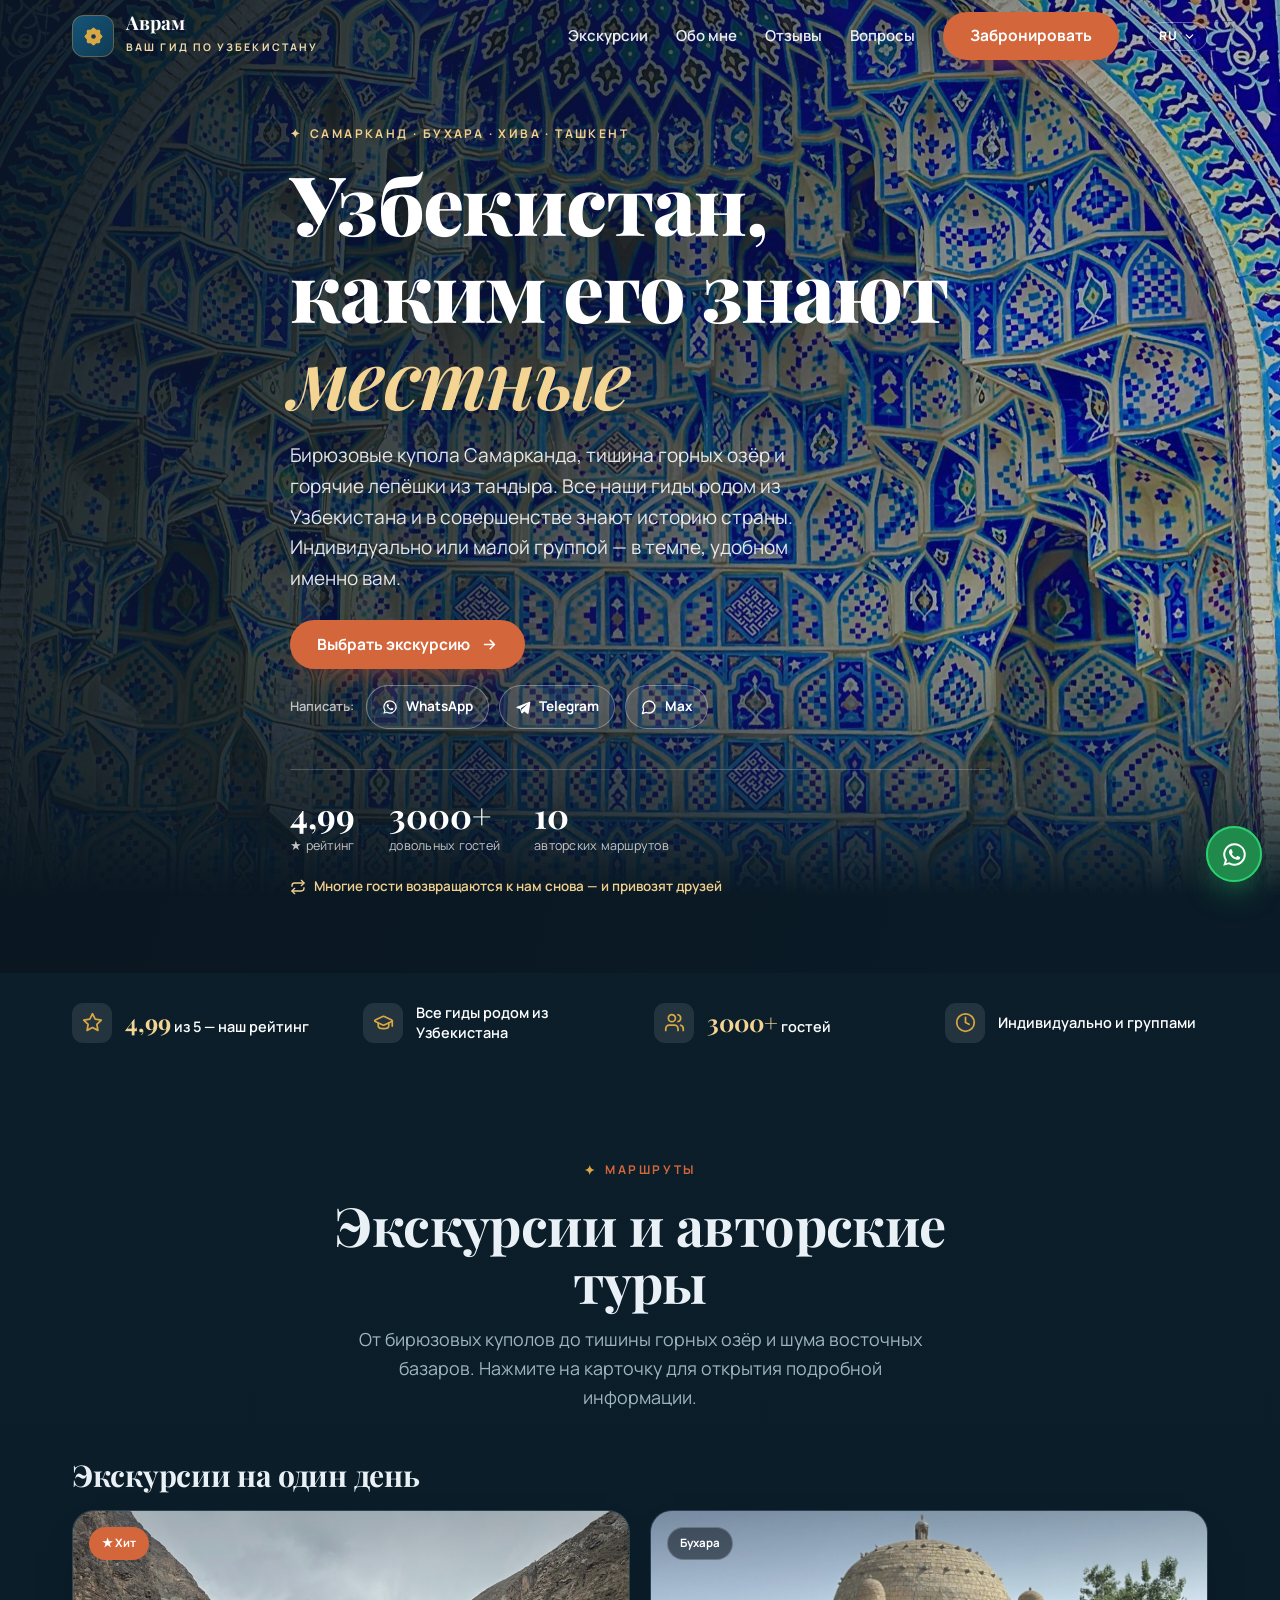
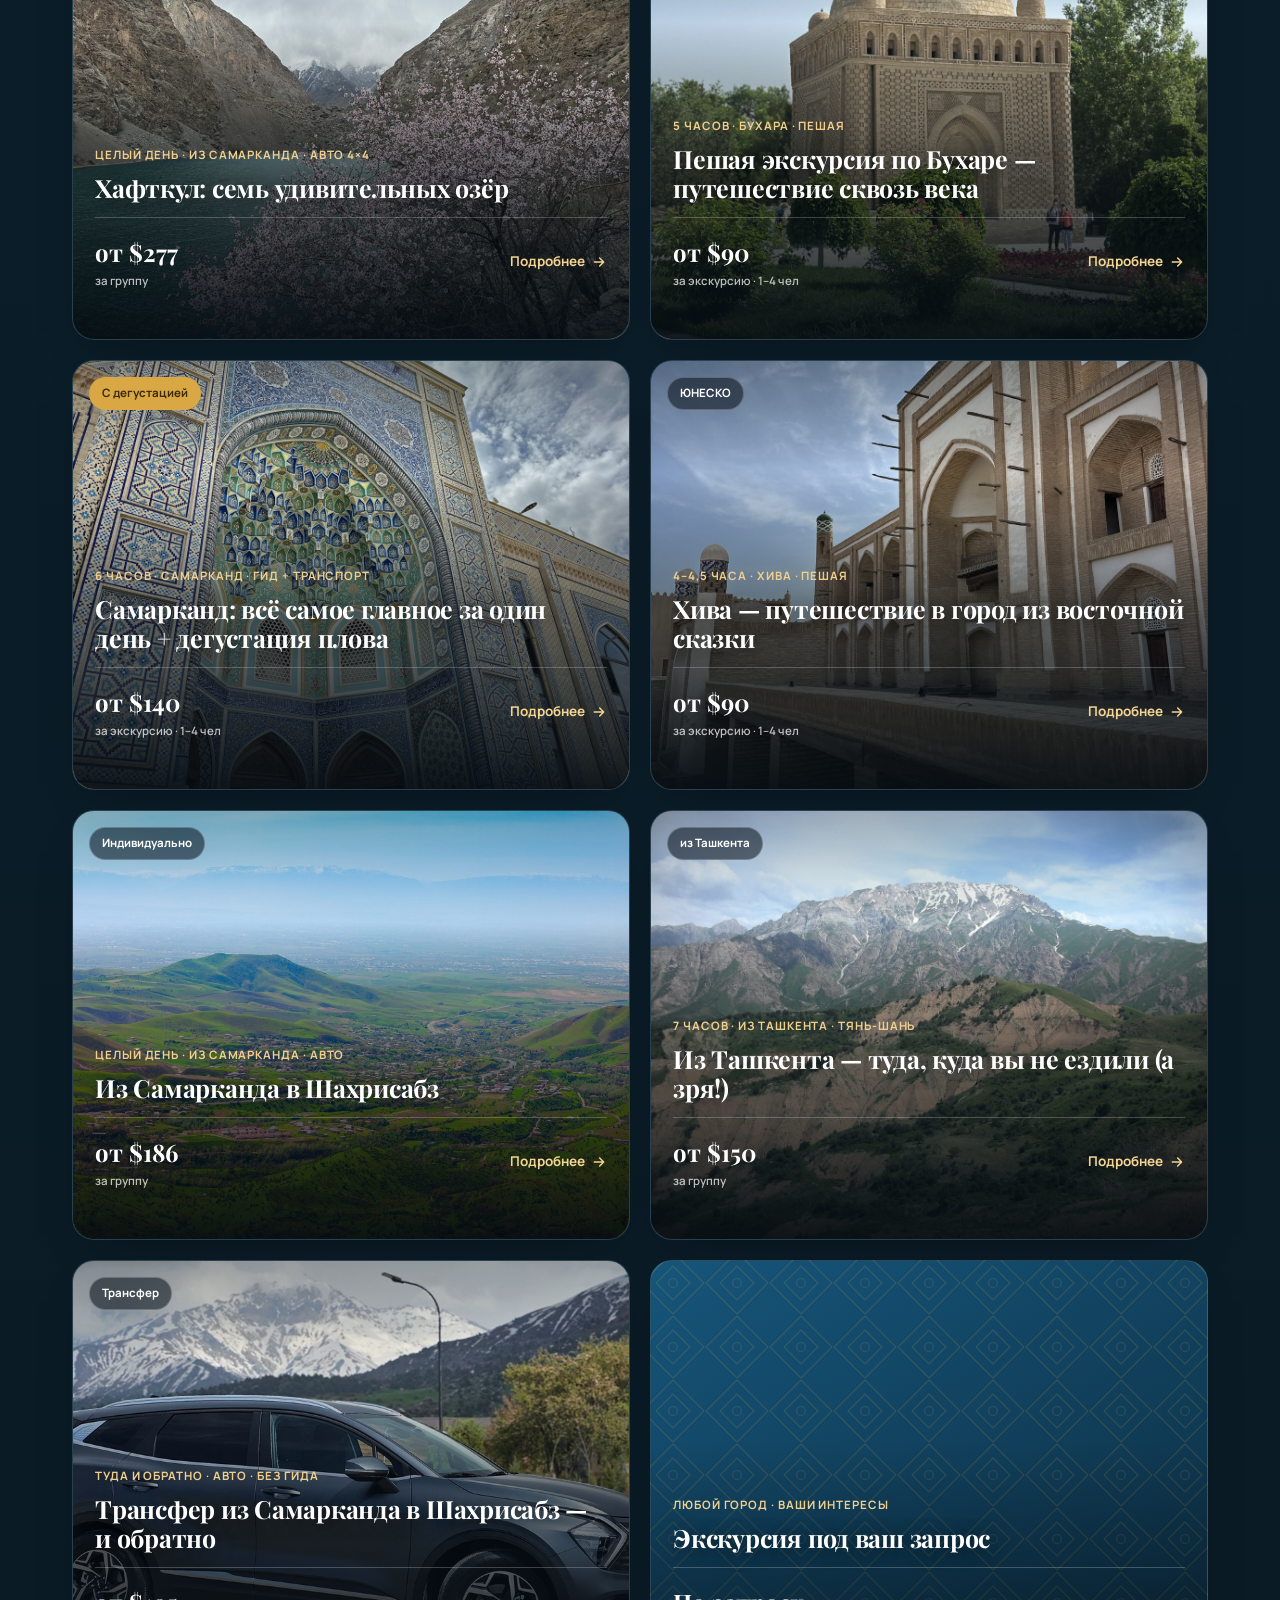
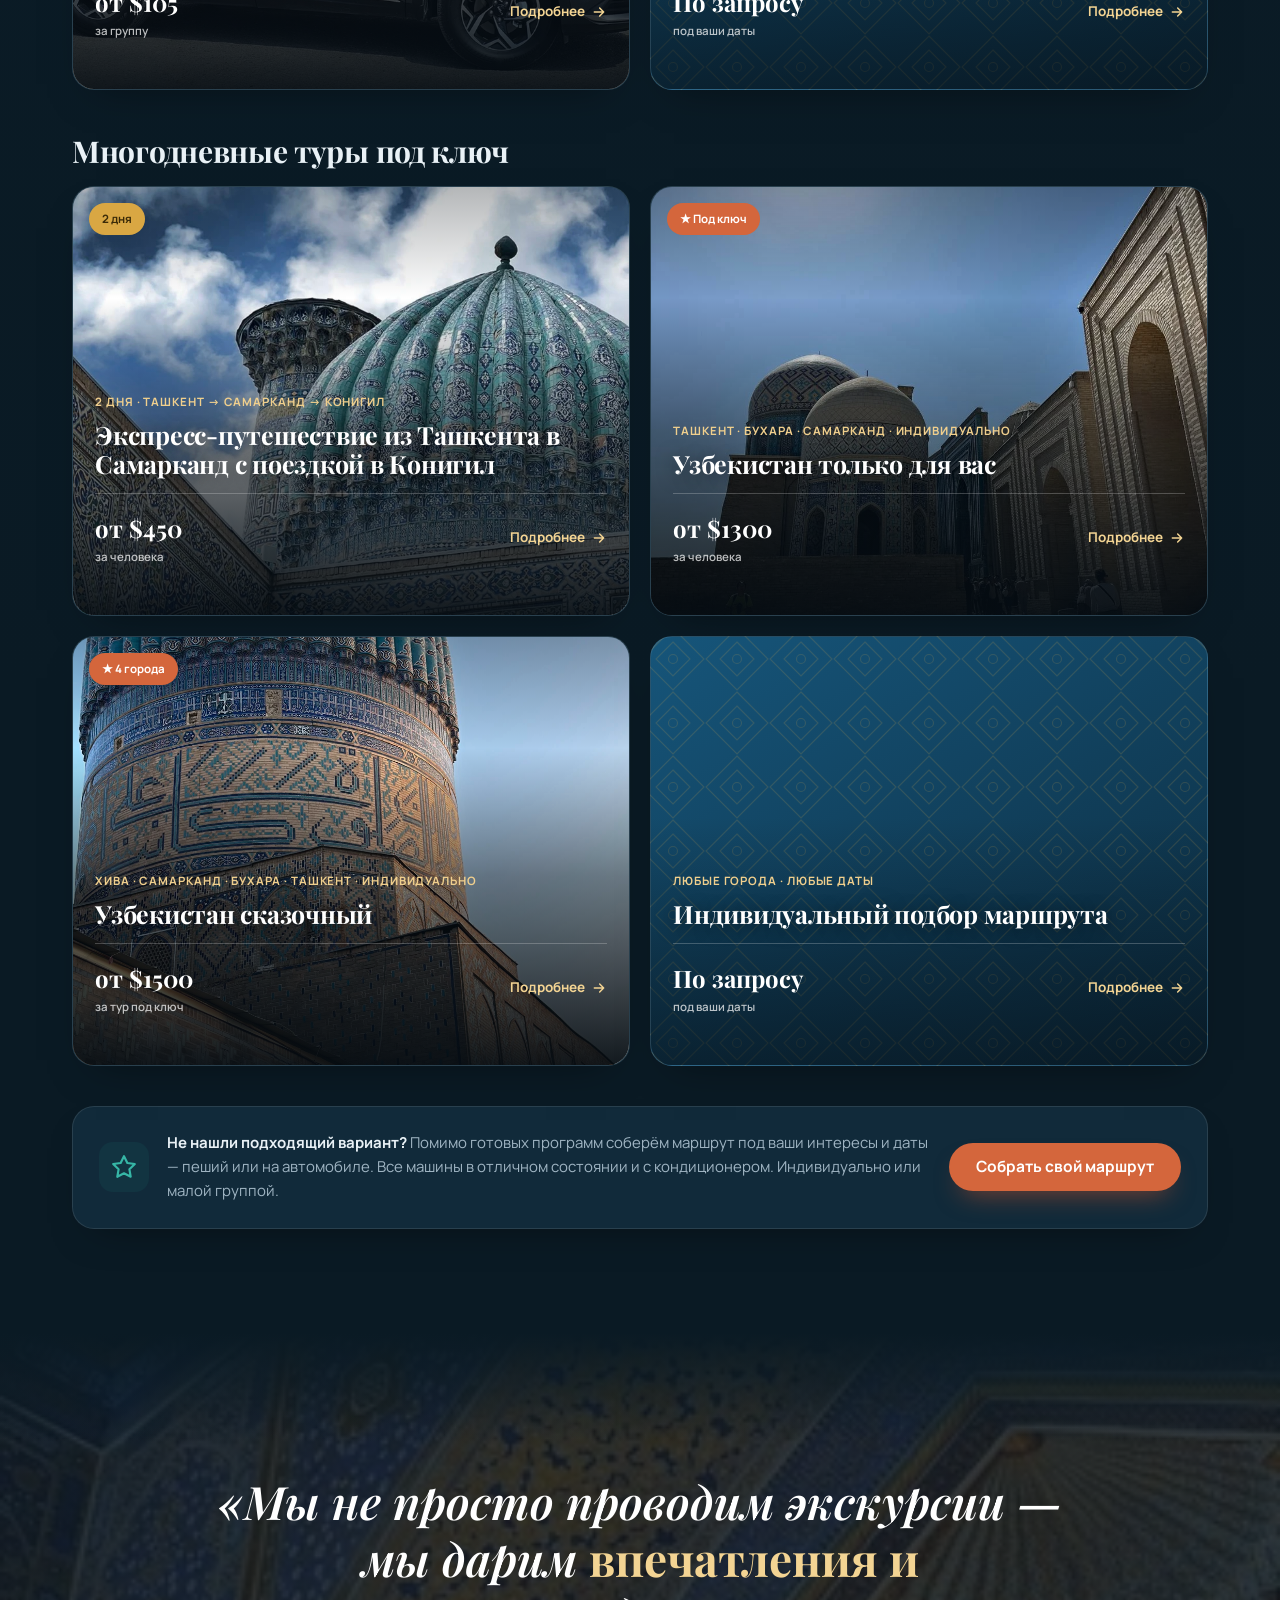
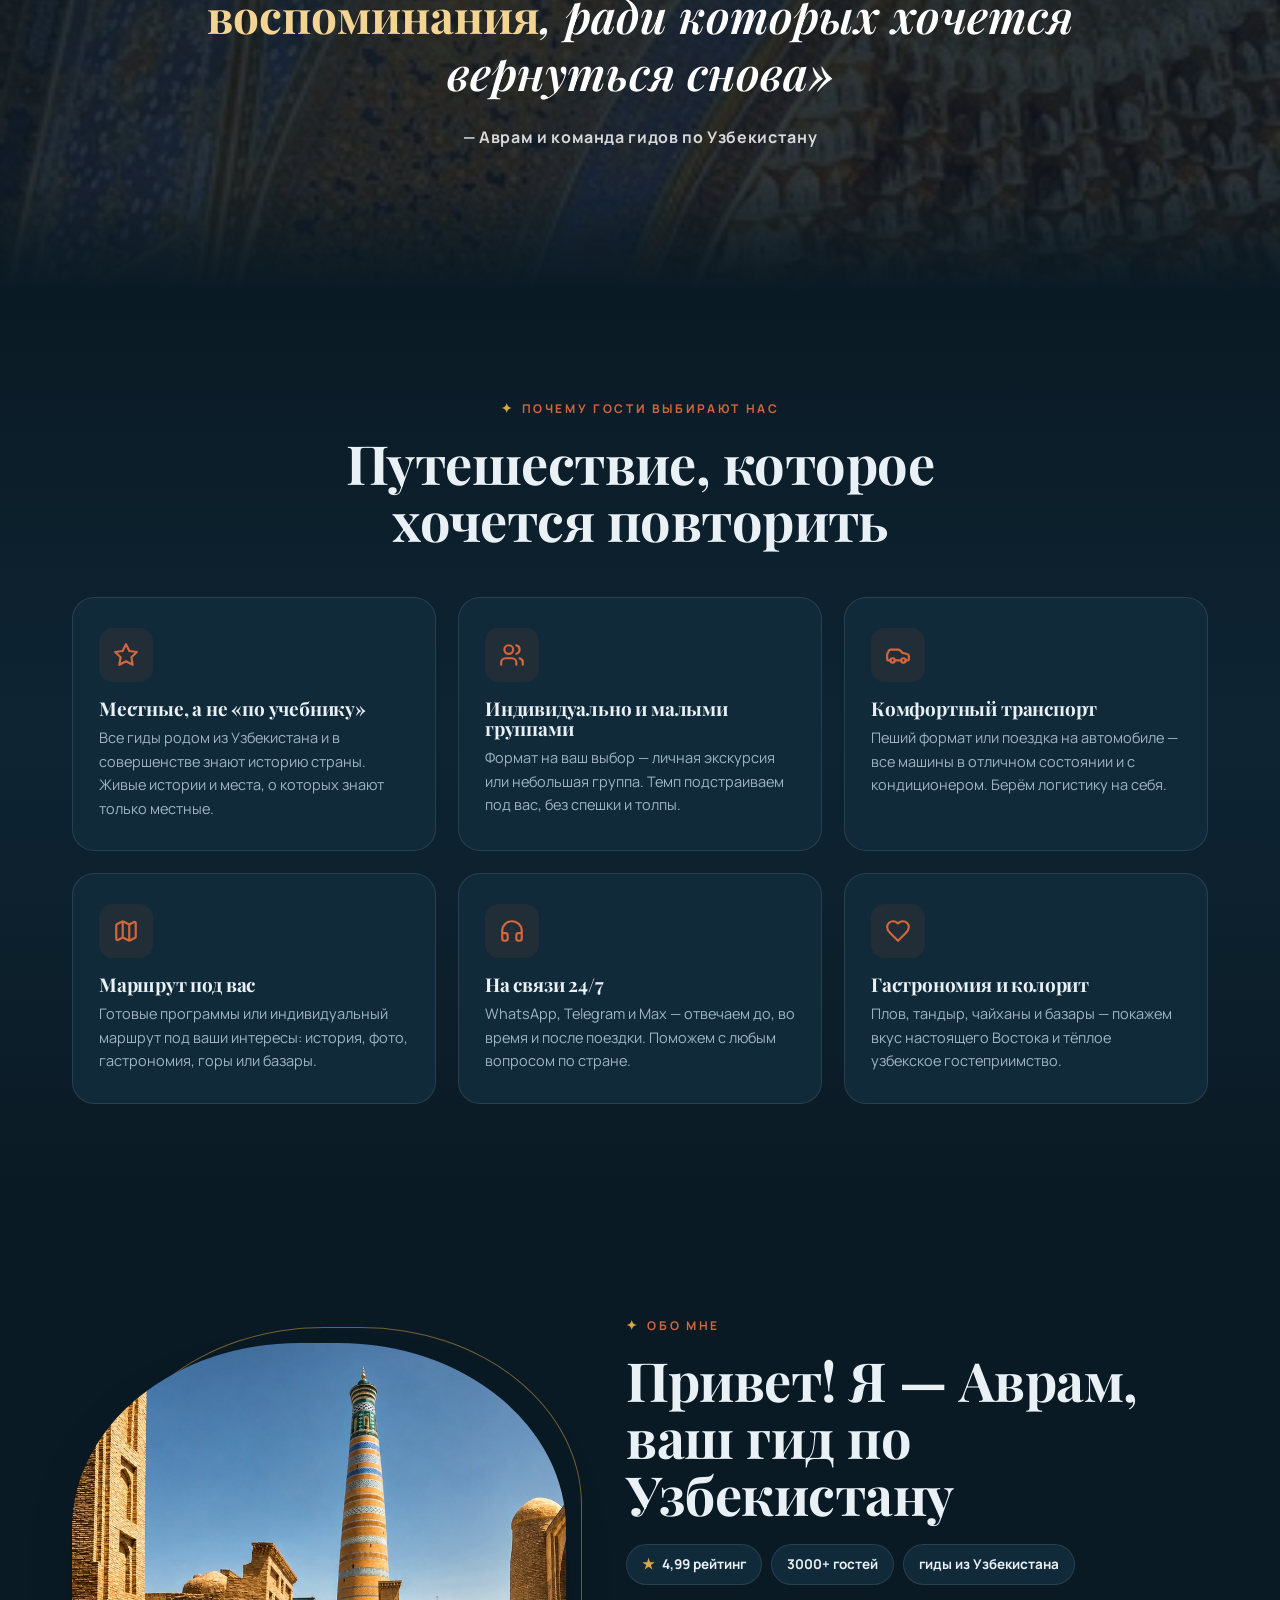
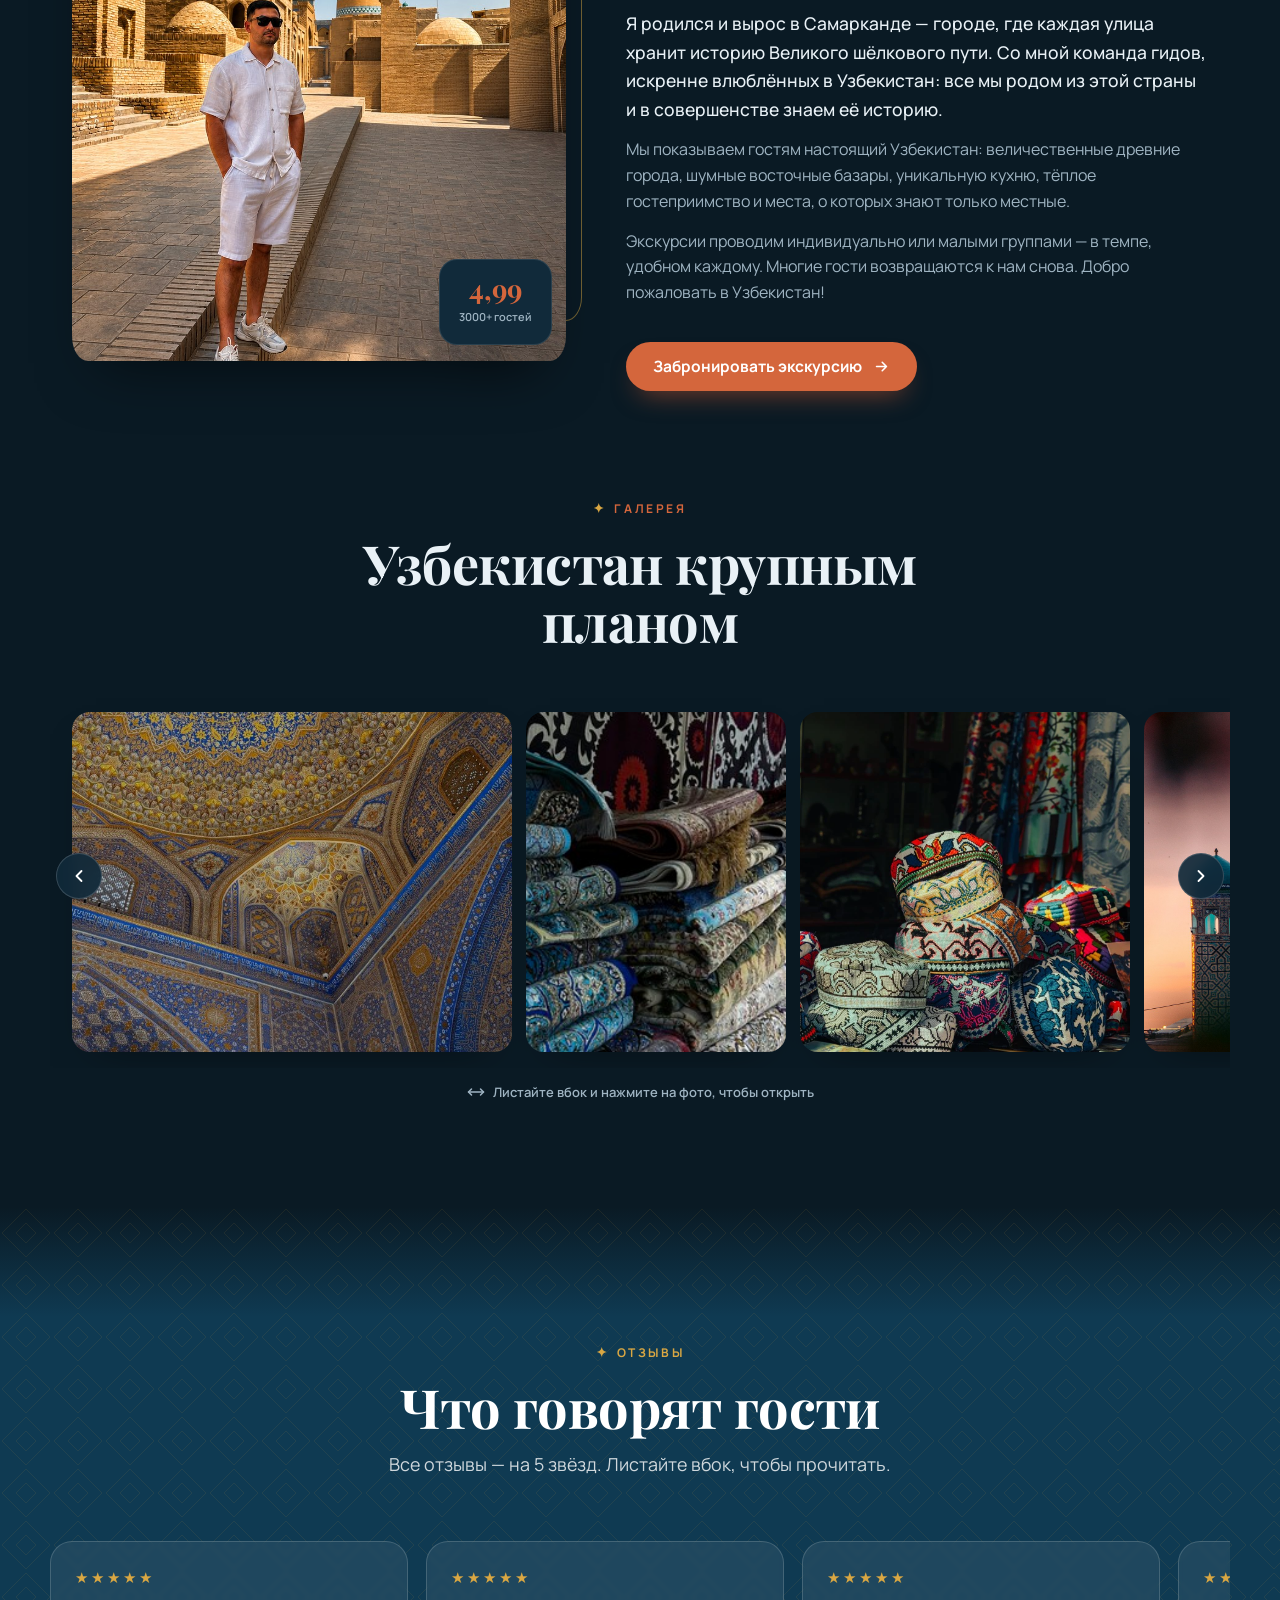
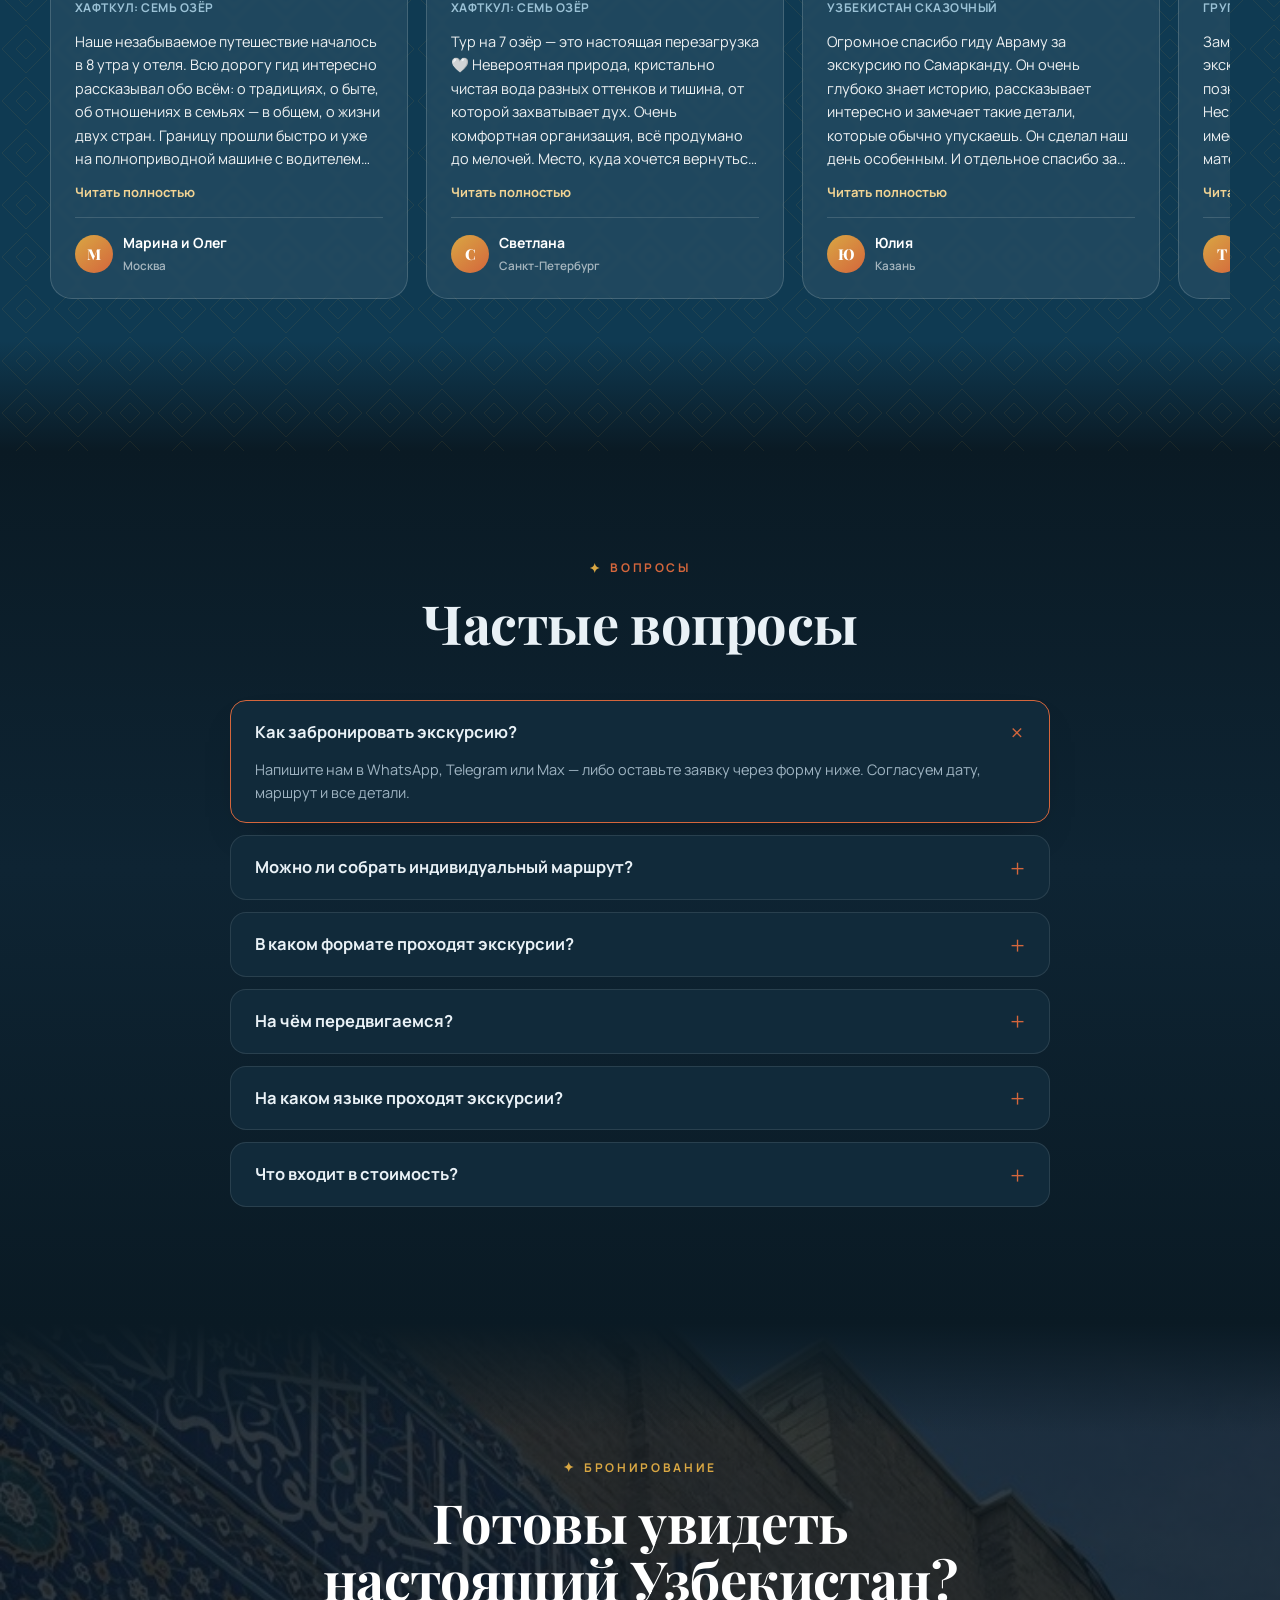
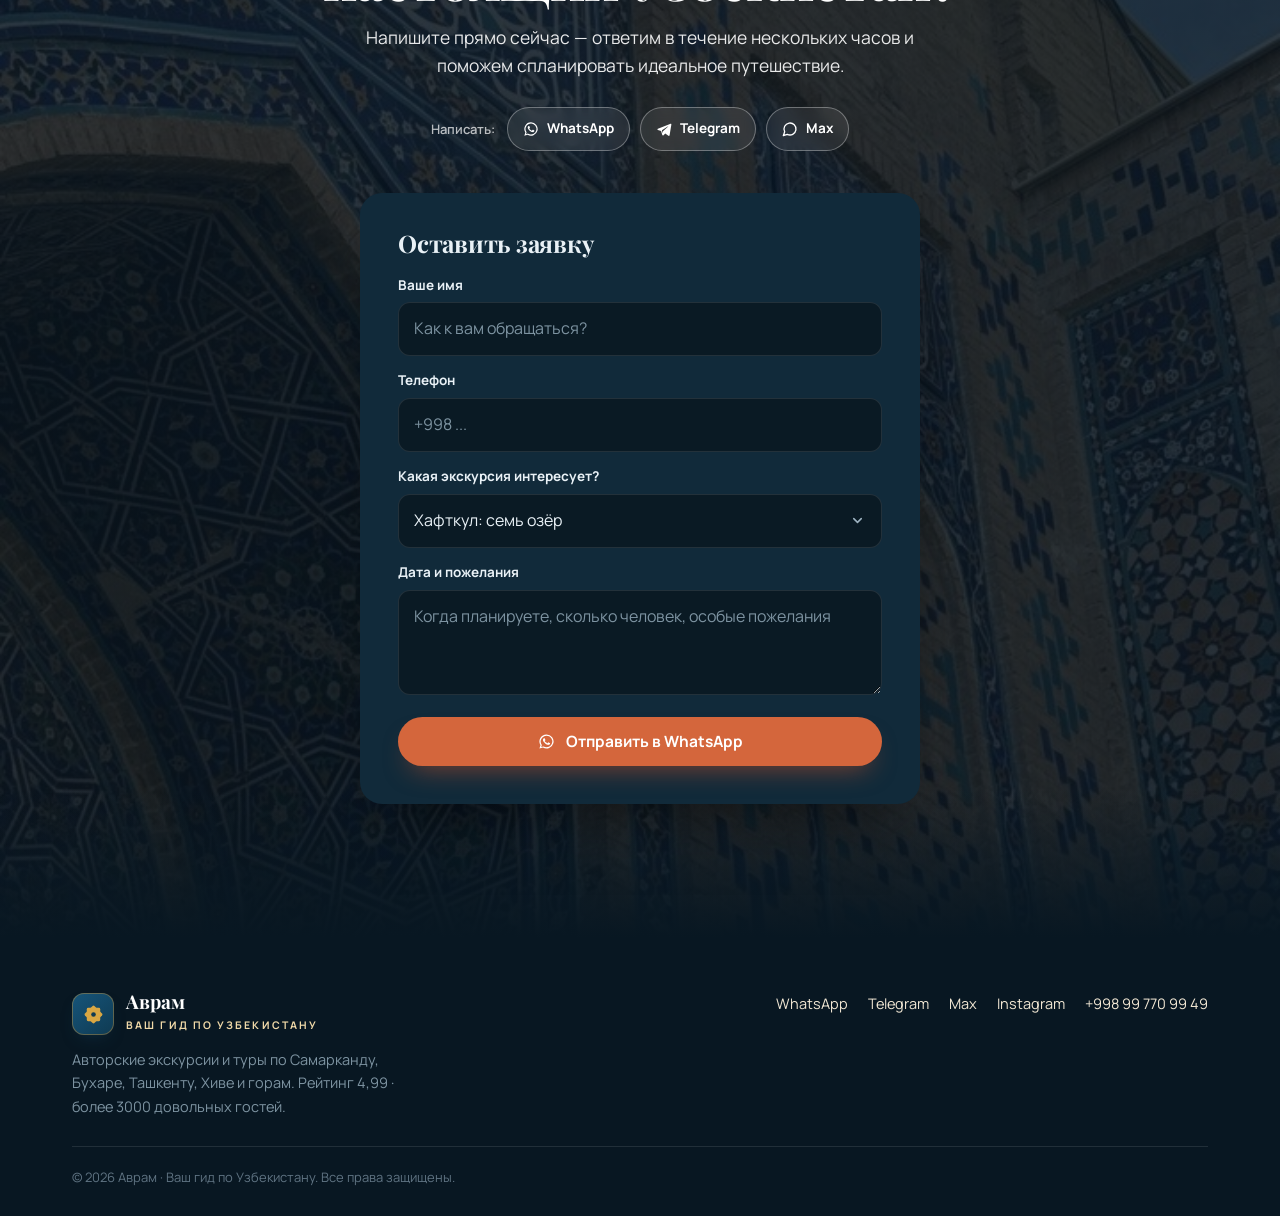
==== index.html @ e452e4f7 "fix" ====
<!DOCTYPE html>
<html lang="ru">
<head>
<meta charset="UTF-8">
<meta name="viewport" content="width=device-width, initial-scale=1.0, viewport-fit=cover">
<title>Экскурсии и туры по Узбекистану · Самарканд, Бухара, Хива</title>
<meta name="description" content="Авторские экскурсии и туры по Узбекистану с местными гидами. Самарканд, Бухара, Хива, Ташкент, Шахрисабз и горные озёра. Рейтинг 4,99 — более 3000 довольных гостей.">
<meta name="keywords" content="экскурсии Узбекистан, туры по Узбекистану, гид Самарканд, экскурсия Бухара, тур Хива, Шахрисабз, семь озёр, частный гид Узбекистан, tours Uzbekistan, Samarkand guide, Bukhara tour">
<meta name="author" content="Аврам — гид по Узбекистану">
<meta name="robots" content="index, follow, max-image-preview:large, max-snippet:-1">
<meta name="theme-color" content="#0a1a24">
<link rel="canonical" href="https://guide-avram.online/">

<meta property="og:type" content="website">
<meta property="og:site_name" content="Аврам · гид по Узбекистану">
<meta property="og:url" content="https://guide-avram.online/">
<meta property="og:title" content="Узбекистан с местными гидами · авторские экскурсии и туры">
<meta property="og:description" content="Самарканд, Бухара, Хива и горные озёра без толпы и спешки. Индивидуально или малой группой.">
<meta property="og:image" content="https://guide-avram.online/img/hero-tile.jpg">
<meta property="og:image:width" content="1201">
<meta property="og:image:height" content="676">
<meta property="og:image:alt" content="Бирюзовые купола Самарканда">
<meta property="og:locale" content="ru_RU">
<meta property="og:locale:alternate" content="en_US">

<meta name="twitter:card" content="summary_large_image">
<meta name="twitter:title" content="Узбекистан с местными гидами · авторские экскурсии и туры">
<meta name="twitter:description" content="Самарканд, Бухара, Хива и горные озёра без толпы и спешки. Индивидуально или малой группой.">
<meta name="twitter:image" content="https://guide-avram.online/img/hero-tile.jpg">

<!-- Yandex.Metrika counter -->
<script type="text/javascript">
    (function(m,e,t,r,i,k,a){
        m[i]=m[i]||function(){(m[i].a=m[i].a||[]).push(arguments)};
        m[i].l=1*new Date();
        for (var j = 0; j < document.scripts.length; j++) {if (document.scripts[j].src === r) { return; }}
        k=e.createElement(t),a=e.getElementsByTagName(t)[0],k.async=1,k.src=r,a.parentNode.insertBefore(k,a)
    })(window, document,'script','https://mc.yandex.ru/metrika/tag.js?id=109656305', 'ym');

    ym(109656305, 'init', {ssr:true, webvisor:true, clickmap:true, ecommerce:"dataLayer", referrer: document.referrer, url: location.href, accurateTrackBounce:true, trackLinks:true});
</script>
<noscript><div><img src="https://mc.yandex.ru/watch/109656305" style="position:absolute; left:-9999px;" alt="" /></div></noscript>
<!-- /Yandex.Metrika counter -->

<link rel="icon" type="image/svg+xml" href="data:image/svg+xml,%3Csvg xmlns='http://www.w3.org/2000/svg' viewBox='0 0 24 24'%3E%3Crect width='24' height='24' rx='5' fill='%230f3a52'/%3E%3Cg fill='%23d9a743'%3E%3Crect x='5' y='5' width='14' height='14' rx='1.4'/%3E%3Crect x='5' y='5' width='14' height='14' rx='1.4' transform='rotate(45 12 12)'/%3E%3C/g%3E%3Ccircle cx='12' cy='12' r='2.4' fill='%230f3a52'/%3E%3C/svg%3E">

<link rel="preconnect" href="https://fonts.googleapis.com">
<link rel="preconnect" href="https://fonts.gstatic.com" crossorigin>
<link href="https://fonts.googleapis.com/css2?family=Playfair+Display:ital,wght@0,500;0,600;0,700;0,800;1,500;1,600&family=Manrope:wght@400;500;600;700;800&display=swap" rel="stylesheet">

<link rel="stylesheet" href="styles.css">

<!-- Микроразметка Schema.org -->
<script type="application/ld+json">
{
  "@context": "https://schema.org",
  "@type": "TravelAgency",
  "@id": "https://guide-avram.online/#business",
  "name": "Аврам — гид по Узбекистану",
  "url": "https://guide-avram.online/",
  "image": "https://guide-avram.online/img/hero-tile.jpg",
  "logo": "https://guide-avram.online/guide.jpg",
  "description": "Авторские экскурсии и туры по Узбекистану с местными гидами: Самарканд, Бухара, Хива, Ташкент, Шахрисабз и горные озёра. Индивидуально или малой группой.",
  "telephone": "+998997709949",
  "priceRange": "$$",
  "areaServed": [
    { "@type": "Country", "name": "Узбекистан" },
    "Самарканд", "Бухара", "Хива", "Ташкент", "Шахрисабз"
  ],
  "knowsLanguage": ["ru", "en", "uz"],
  "sameAs": [
    "https://t.me/Guide_Avram",
    "https://instagram.com/guide_avram",
    "https://wa.me/998997709949"
  ],
  "aggregateRating": {
    "@type": "AggregateRating",
    "ratingValue": "5",
    "bestRating": "5",
    "reviewCount": "6"
  },
  "review": [
    { "@type": "Review", "author": { "@type": "Person", "name": "Марина и Олег" }, "reviewRating": { "@type": "Rating", "ratingValue": "5" }, "reviewBody": "Незабываемое путешествие на семь озёр. Гид интересно рассказывал всю дорогу, виды завораживающие. Очень рекомендуем!" },
    { "@type": "Review", "author": { "@type": "Person", "name": "Юлия" }, "reviewRating": { "@type": "Rating", "ratingValue": "5" }, "reviewBody": "Огромное спасибо гиду Авраму за экскурсию по Самарканду. Глубоко знает историю, замечает детали, сделал наш день особенным." },
    { "@type": "Review", "author": { "@type": "Person", "name": "Ирина и Павел" }, "reviewRating": { "@type": "Rating", "ratingValue": "5" }, "reviewBody": "Семидневный тур по Ташкенту, Самарканду и Бухаре. Всё на высшем уровне: трансфер, гиды с машинами, гостиницы. Рекомендуем всем!" }
  ]
}
</script>
<script type="application/ld+json">
{
  "@context": "https://schema.org",
  "@type": "FAQPage",
  "mainEntity": [
    { "@type": "Question", "name": "Как забронировать экскурсию?", "acceptedAnswer": { "@type": "Answer", "text": "Напишите нам в WhatsApp, Telegram или Max — либо оставьте заявку через форму на сайте. Согласуем дату, маршрут и все детали." } },
    { "@type": "Question", "name": "Можно ли собрать индивидуальный маршрут?", "acceptedAnswer": { "@type": "Answer", "text": "Да. Помимо готовых программ соберём маршрут под ваши интересы, даты и бюджет — пеший или на автомобиле." } },
    { "@type": "Question", "name": "В каком формате проходят экскурсии?", "acceptedAnswer": { "@type": "Answer", "text": "Индивидуально или малыми группами — на ваш выбор. Темп и подачу подстраиваем под каждого, включая семьи с детьми и пожилых гостей." } },
    { "@type": "Question", "name": "На чём передвигаемся?", "acceptedAnswer": { "@type": "Answer", "text": "Пешком по историческому центру или на автомобиле между объектами и городами. Все машины в отличном состоянии и с кондиционером." } },
    { "@type": "Question", "name": "На каком языке проходят экскурсии?", "acceptedAnswer": { "@type": "Answer", "text": "Проводим экскурсии на русском, английском и узбекском языках." } },
    { "@type": "Question", "name": "Что входит в стоимость?", "acceptedAnswer": { "@type": "Answer", "text": "Услуги гида и сопровождение по маршруту. Транспорт, входные билеты и питание уточняются по каждому туру — точную смету пришлём заранее." } }
  ]
}
</script>
</head>
<body>

<div class="progress"><i></i></div>

<!-- ШАПКА -->
<header id="hdr">
  <div class="wrap nav">
    <a href="#top" class="brand">
      <span class="mk"><svg viewBox="0 0 24 24" aria-hidden="true"><g fill="currentColor"><rect x="5" y="5" width="14" height="14" rx="1.4"/><rect x="5" y="5" width="14" height="14" rx="1.4" transform="rotate(45 12 12)"/></g><circle cx="12" cy="12" r="2.4" fill="#0f3a52"/></svg></span>
      <span><b data-i18n="brandName">Аврам</b><span class="sub" data-i18n="brandSub">Ваш гид по Узбекистану</span></span>
    </a>
    <nav class="menu">
      <a href="#tours" class="lnk" data-i18n="navTours">Экскурсии</a>
      <a href="#about" class="lnk" data-i18n="navAbout">Обо мне</a>
      <a href="#reviews" class="lnk" data-i18n="navReviews">Отзывы</a>
      <a href="#faq" class="lnk" data-i18n="navFaq">Вопросы</a>
      <a href="#booking" class="btn btn-brick" data-i18n="navBook">Забронировать</a>
      <div class="lang-switch" id="langSwitch" aria-label="Язык / Language">
        <button class="lang-current" id="langBtn" aria-haspopup="listbox" aria-expanded="false" aria-label="Язык / Language">
          <span id="langLabel">RU</span>
          <svg class="chev" viewBox="0 0 24 24" fill="none" stroke="currentColor" stroke-width="2.4"><path d="M6 9l6 6 6-6"/></svg>
        </button>
        <div class="lang-menu" id="langMenu" role="listbox">
          <button data-lang="ru">Русский</button>
          <button data-lang="en">English</button>
        </div>
      </div>
      <button class="burger" id="burger" aria-label="Меню"><i></i><i></i><i></i></button>
    </nav>
  </div>
  <div class="mobile" id="mobile">
    <a href="#tours" data-i18n="navTours">Экскурсии</a>
    <a href="#about" data-i18n="navAbout">Обо мне</a>
    <a href="#reviews" data-i18n="navReviews">Отзывы</a>
    <a href="#faq" data-i18n="navFaq">Вопросы</a>
    <a href="#booking" class="btn btn-brick" data-i18n="navBookFull">Забронировать экскурсию</a>
  </div>
</header>

<!-- HERO -->
<section class="hero" id="top">
  <div class="bg"></div>
  <div class="wrap">
    <div class="hero-in">
      <span class="hero-loc" data-i18n="heroLoc">Самарканд · Бухара · Хива · Ташкент</span>
      <h1 data-i18n-html="heroH1">Узбекистан, каким его знают <em>местные</em></h1>
      <p data-i18n="heroP">Бирюзовые купола Самарканда, тишина горных озёр и горячие лепёшки из тандыра. Все наши гиды родом из Узбекистана и в совершенстве знают историю страны. Индивидуально или малой группой — в темпе, удобном именно вам.</p>
      <div class="hero-cta">
        <a href="#tours" class="btn btn-brick"><span data-i18n="heroChoose">Выбрать экскурсию</span> <svg viewBox="0 0 24 24" fill="none" stroke="currentColor" stroke-width="2.2"><path d="M5 12h14M13 6l6 6-6 6"/></svg></a>
      </div>
      <div class="msg-row">
        <span class="lbl" data-i18n="writeUs">Написать:</span>
        <a href="https://wa.me/998997709949" class="msg"><svg viewBox="0 0 24 24" fill="currentColor"><path d="M12 2a10 10 0 00-8.5 15.2L2 22l4.9-1.4A10 10 0 1012 2zm0 18.2a8.2 8.2 0 01-4.2-1.1l-.3-.2-2.9.8.8-2.8-.2-.3A8.2 8.2 0 1112 20.2zm4.6-6.1c-.25-.13-1.47-.72-1.7-.8-.23-.09-.4-.13-.56.13-.17.25-.64.8-.79.97-.14.17-.29.19-.54.06-.25-.13-1.05-.39-2-1.23-.74-.66-1.24-1.47-1.38-1.72-.14-.25-.02-.39.11-.51.11-.11.25-.29.38-.43.12-.15.16-.25.25-.42.08-.17.04-.31-.02-.44-.06-.13-.56-1.35-.77-1.85-.2-.48-.41-.42-.56-.43h-.48c-.17 0-.43.06-.66.31-.23.25-.86.85-.86 2.07 0 1.22.89 2.4 1.01 2.56.12.17 1.75 2.67 4.23 3.74.59.26 1.05.41 1.41.52.59.19 1.13.16 1.56.1.48-.07 1.47-.6 1.68-1.18.21-.58.21-1.07.14-1.18-.06-.1-.22-.16-.47-.29z"/></svg>WhatsApp</a>
        <a href="https://t.me/Guide_Avram" class="msg"><svg viewBox="0 0 24 24" fill="currentColor"><path d="M21.9 4.3 2.9 11.6c-1 .4-1 1.7 0 2l4.8 1.5L9.4 21c.3.8 1.3.9 1.9.3l2.6-2.6 4.7 3.5c.7.5 1.6.1 1.8-.7L23 5.7c.2-1-.4-1.8-1.1-1.4Zm-3.6 4-7.4 6.6c-.3.2-.4.6-.4.9l-.3 2.6-1.3-4.4 8.7-5.6c.4-.3.8.2.7.3Z"/></svg>Telegram</a>
        <a href="https://max.ru/u/f9LHodD0cOKYzItFXIRZHttKHog5OPjb_rv0S7G9jQo2Fz8ujN3aN3vTKDo" class="msg"><svg viewBox="0 0 24 24" fill="none" stroke="currentColor" stroke-width="2"><path d="M7.9 20A9 9 0 1 0 4 16.1L2 22Z"/></svg>Max</a>
      </div>
      <div class="hero-stats">
        <div><b class="count" data-to="4.99" data-dec="2">4,99</b><small data-i18n="statRating">★ рейтинг</small></div>
        <div><b class="count" data-to="3000" data-suf="+">3000+</b><small data-i18n="statGuests">довольных гостей</small></div>
        <div><b class="count" data-to="10" data-suf="">10</b><small data-i18n="statRoutes">авторских маршрутов</small></div>
      </div>
      <div class="hero-note"><svg viewBox="0 0 24 24" fill="none" stroke="currentColor" stroke-width="2"><path d="m17 2 4 4-4 4"/><path d="M3 11v-1a4 4 0 0 1 4-4h14"/><path d="m7 22-4-4 4-4"/><path d="M21 13v1a4 4 0 0 1-4 4H3"/></svg><span data-i18n="heroNote">Многие гости возвращаются к нам снова — и привозят друзей</span></div>
    </div>
  </div>
  <div class="scrollcue" data-i18n="scroll">листайте<span></span></div>
</section>

<!-- ЛЕНТА ДОВЕРИЯ -->
<section class="strip">
  <div class="wrap">
    <div class="it"><span class="ic"><svg viewBox="0 0 24 24" fill="none" stroke="currentColor" stroke-width="2"><polygon points="12 2 15.09 8.26 22 9.27 17 14.14 18.18 21.02 12 17.77 5.82 21.02 7 14.14 2 9.27 8.91 8.26 12 2"/></svg></span><span data-i18n-html="strip1"><b>4,99</b> из 5 — наш рейтинг</span></div>
    <div class="it"><span class="ic"><svg viewBox="0 0 24 24" fill="none" stroke="currentColor" stroke-width="2"><path d="M21.42 10.92a1 1 0 0 0 0-1.84L12.83 5.18a2 2 0 0 0-1.66 0L2.58 9.08a1 1 0 0 0 0 1.84l8.59 3.9a2 2 0 0 0 1.66 0z"/><path d="M22 10v6"/><path d="M6 12.5V16a6 3 0 0 0 12 0v-3.5"/></svg></span><span data-i18n="strip2">Все гиды родом из Узбекистана</span></div>
    <div class="it"><span class="ic"><svg viewBox="0 0 24 24" fill="none" stroke="currentColor" stroke-width="2"><path d="M16 21v-2a4 4 0 0 0-4-4H6a4 4 0 0 0-4 4v2"/><circle cx="9" cy="7" r="4"/><path d="M22 21v-2a4 4 0 0 0-3-3.87"/><path d="M16 3.13a4 4 0 0 1 0 7.75"/></svg></span><span data-i18n-html="strip3"><b>3000+</b> гостей</span></div>
    <div class="it"><span class="ic"><svg viewBox="0 0 24 24" fill="none" stroke="currentColor" stroke-width="2"><circle cx="12" cy="12" r="10"/><polyline points="12 6 12 12 16 14"/></svg></span><span data-i18n="strip4">Индивидуально и группами</span></div>
  </div>
</section>

<!-- ЭКСКУРСИИ -->
<section id="tours">
  <div class="wrap">
    <div class="head center reveal">
      <span class="kicker" data-i18n="toursKicker">Маршруты</span>
      <h2 data-i18n="toursH2">Экскурсии и авторские туры</h2>
      <p class="lead" style="margin:14px auto 0" data-i18n="toursLead">От бирюзовых куполов до тишины горных озёр и шума восточных базаров. Нажмите на карточку для открытия подробной информации.</p>
    </div>

    <div class="subhead reveal">
      <h3 data-i18n="toursDay">Экскурсии на один день</h3>
    </div>
    <div class="tour-grid reveal" id="rail-day"></div>

    <div class="subhead reveal">
      <h3 data-i18n="toursMulti">Многодневные туры под ключ</h3>
    </div>
    <div class="tour-grid reveal" id="rail-multi"></div>

    <div class="tours-note reveal">
      <span class="ic"><svg viewBox="0 0 24 24" fill="none" stroke="currentColor" stroke-width="2"><polygon points="12 2 15.09 8.26 22 9.27 17 14.14 18.18 21.02 12 17.77 5.82 21.02 7 14.14 2 9.27 8.91 8.26 12 2"/></svg></span>
      <p data-i18n-html="toursNote"><b>Не нашли подходящий вариант?</b> Помимо готовых программ соберём маршрут под ваши интересы и даты — пеший или на автомобиле. Все машины в отличном состоянии и с кондиционером. Индивидуально или малой группой.</p>
      <a href="#booking" class="btn btn-brick" data-i18n="toursNoteBtn">Собрать свой маршрут</a>
    </div>
  </div>
</section>

<!-- ЦИТАТА -->
<section class="band">
  <div class="bg"></div>
  <div class="wrap">
    <p class="q reveal" data-i18n-html="bandQ">«Мы не просто проводим экскурсии — мы дарим <b>впечатления и воспоминания</b>, ради которых хочется вернуться снова»</p>
    <div class="by reveal" data-i18n="bandBy">— Аврам и команда гидов по Узбекистану</div>
  </div>
</section>

<!-- ПОЧЕМУ Я -->
<section class="why">
  <div class="wrap">
    <div class="head center reveal">
      <span class="kicker" data-i18n="whyKicker">Почему гости выбирают нас</span>
      <h2 data-i18n-html="whyH2">Путешествие, которое<br>хочется повторить</h2>
    </div>
    <div class="grid g3">
      <div class="feat reveal">
        <div class="ic"><svg viewBox="0 0 24 24" fill="none" stroke="currentColor" stroke-width="2"><polygon points="12 2 15.09 8.26 22 9.27 17 14.14 18.18 21.02 12 17.77 5.82 21.02 7 14.14 2 9.27 8.91 8.26 12 2"/></svg></div>
        <h3 data-i18n="feat1t">Местные, а не «по учебнику»</h3><p data-i18n="feat1d">Все гиды родом из Узбекистана и в совершенстве знают историю страны. Живые истории и места, о которых знают только местные.</p>
      </div>
      <div class="feat reveal">
        <div class="ic"><svg viewBox="0 0 24 24" fill="none" stroke="currentColor" stroke-width="2"><path d="M16 21v-2a4 4 0 0 0-4-4H6a4 4 0 0 0-4 4v2"/><circle cx="9" cy="7" r="4"/><path d="M22 21v-2a4 4 0 0 0-3-3.87"/><path d="M16 3.13a4 4 0 0 1 0 7.75"/></svg></div>
        <h3 data-i18n="feat2t">Индивидуально и малыми группами</h3><p data-i18n="feat2d">Формат на ваш выбор — личная экскурсия или небольшая группа. Темп подстраиваем под вас, без спешки и толпы.</p>
      </div>
      <div class="feat reveal">
        <div class="ic"><svg viewBox="0 0 24 24" fill="none" stroke="currentColor" stroke-width="2"><path d="M19 17h2c.6 0 1-.4 1-1v-3c0-.9-.7-1.7-1.5-1.9C18.7 10.6 16 10 16 10s-1.3-1.4-2.2-2.3c-.5-.4-1.1-.7-1.8-.7H5c-.6 0-1.1.4-1.4.9l-1.4 2.9A3.7 3.7 0 0 0 2 12v4c0 .6.4 1 1 1h2"/><circle cx="7" cy="17" r="2"/><path d="M9 17h6"/><circle cx="17" cy="17" r="2"/></svg></div>
        <h3 data-i18n="feat3t">Комфортный транспорт</h3><p data-i18n="feat3d">Пеший формат или поездка на автомобиле — все машины в отличном состоянии и с кондиционером. Берём логистику на себя.</p>
      </div>
      <div class="feat reveal">
        <div class="ic"><svg viewBox="0 0 24 24" fill="none" stroke="currentColor" stroke-width="2"><path d="M14.1 5.55a2 2 0 0 0 1.8 0l3.65-1.83A1 1 0 0 1 21 4.62v12.76a1 1 0 0 1-.55.9l-4.55 2.27a2 2 0 0 1-1.8 0l-4.2-2.1a2 2 0 0 0-1.8 0l-3.65 1.82A1 1 0 0 1 3 19.38V6.62a1 1 0 0 1 .55-.9l4.55-2.27a2 2 0 0 1 1.8 0z"/><path d="M15 5.8v15"/><path d="M9 3.2v15"/></svg></div>
        <h3 data-i18n="feat4t">Маршрут под вас</h3><p data-i18n="feat4d">Готовые программы или индивидуальный маршрут под ваши интересы: история, фото, гастрономия, горы или базары.</p>
      </div>
      <div class="feat reveal">
        <div class="ic"><svg viewBox="0 0 24 24" fill="none" stroke="currentColor" stroke-width="2"><path d="M3 14h3a2 2 0 0 1 2 2v3a2 2 0 0 1-2 2H5a2 2 0 0 1-2-2v-7a9 9 0 0 1 18 0v7a2 2 0 0 1-2 2h-1a2 2 0 0 1-2-2v-3a2 2 0 0 1 2-2h3"/></svg></div>
        <h3 data-i18n="feat5t">На связи 24/7</h3><p data-i18n="feat5d">WhatsApp, Telegram и Max — отвечаем до, во время и после поездки. Поможем с любым вопросом по стране.</p>
      </div>
      <div class="feat reveal">
        <div class="ic"><svg viewBox="0 0 24 24" fill="none" stroke="currentColor" stroke-width="2"><path d="M19 14c1.49-1.46 3-3.21 3-5.5A5.5 5.5 0 0 0 16.5 3c-1.76 0-3 .5-4.5 2-1.5-1.5-2.74-2-4.5-2A5.5 5.5 0 0 0 2 8.5c0 2.3 1.5 4.05 3 5.5l7 7Z"/></svg></div>
        <h3 data-i18n="feat6t">Гастрономия и колорит</h3><p data-i18n="feat6d">Плов, тандыр, чайханы и базары — покажем вкус настоящего Востока и тёплое узбекское гостеприимство.</p>
      </div>
    </div>
  </div>
</section>

<!-- ОБО МНЕ -->
<section id="about">
  <div class="wrap about">
    <div class="pic reveal">
      <div class="im"></div>
      <div class="badge"><b>4,99</b><small data-i18n="aboutBadge">3000+ гостей</small></div>
    </div>
    <div class="reveal">
      <span class="kicker" data-i18n="aboutKicker">Обо мне</span>
      <h2 data-i18n-html="aboutH2">Привет! Я — Аврам,<br>ваш гид по Узбекистану</h2>
      <div class="chips">
        <span class="chip" data-i18n-html="chip1"><span class="s">★</span> 4,99 рейтинг</span>
        <span class="chip" data-i18n="chip2">3000+ гостей</span>
        <span class="chip" data-i18n="chip3">гиды из Узбекистана</span>
      </div>
      <p class="first" data-i18n="aboutP1">Я родился и вырос в Самарканде — городе, где каждая улица хранит историю Великого шёлкового пути. Со мной команда гидов, искренне влюблённых в Узбекистан: все мы родом из этой страны и в совершенстве знаем её историю.</p>
      <p data-i18n="aboutP2">Мы показываем гостям настоящий Узбекистан: величественные древние города, шумные восточные базары, уникальную кухню, тёплое гостеприимство и места, о которых знают только местные.</p>
      <p data-i18n="aboutP3">Экскурсии проводим индивидуально или малыми группами — в темпе, удобном каждому. Многие гости возвращаются к нам снова. Добро пожаловать в Узбекистан!</p>
      <a href="#booking" class="btn btn-brick" style="margin-top:22px"><span data-i18n="aboutBtn">Забронировать экскурсию</span> <svg viewBox="0 0 24 24" fill="none" stroke="currentColor" stroke-width="2.2"><path d="M5 12h14M13 6l6 6-6 6"/></svg></a>
    </div>
  </div>
</section>

<!-- ГАЛЕРЕЯ -->
<section style="padding-top:0">
  <div class="wrap">
    <div class="head center reveal">
      <span class="kicker" data-i18n="galleryKicker">Галерея</span>
      <h2 data-i18n="galleryH2">Узбекистан крупным планом</h2>
    </div>
    <div class="railx reveal">
      <button class="nav-btn prev" data-rail="galRail" aria-label="Назад"><svg viewBox="0 0 24 24" fill="none" stroke="currentColor" stroke-width="2.2"><path d="M15 6l-6 6 6 6"/></svg></button>
      <div class="gal-rail" id="galRail"></div>
      <button class="nav-btn next" data-rail="galRail" aria-label="Вперёд"><svg viewBox="0 0 24 24" fill="none" stroke="currentColor" stroke-width="2.2"><path d="M9 6l6 6-6 6"/></svg></button>
    </div>
    <div class="gal-hint"><svg viewBox="0 0 24 24" fill="none" stroke="currentColor" stroke-width="2"><path d="m18 8 4 4-4 4"/><path d="M2 12h20"/><path d="m6 8-4 4 4 4"/></svg><span data-i18n="galHint">Листайте вбок и нажмите на фото, чтобы открыть</span></div>
  </div>
</section>

<!-- ОТЗЫВЫ -->
<section id="reviews" class="reviews">
  <div class="wrap">
    <div class="head center reveal">
      <span class="kicker" data-i18n="reviewsKicker">Отзывы</span>
      <h2 style="color:#fff" data-i18n="reviewsH2">Что говорят гости</h2>
      <p class="lead" style="margin:14px auto 0;color:rgba(255,255,255,.8)" data-i18n="reviewsLead">Все отзывы — на 5 звёзд. Листайте вбок, чтобы прочитать.</p>
    </div>
    <div class="rev-rail reveal" id="revRail"></div>
  </div>
</section>

<!-- FAQ -->
<section id="faq" class="why">
  <div class="wrap">
    <div class="head center reveal"><span class="kicker" data-i18n="faqKicker">Вопросы</span><h2 data-i18n="faqH2">Частые вопросы</h2></div>
    <div class="faq reveal">
      <details open><summary data-i18n="faq1q">Как забронировать экскурсию?</summary><p data-i18n="faq1a">Напишите нам в WhatsApp, Telegram или Max — либо оставьте заявку через форму ниже. Согласуем дату, маршрут и все детали.</p></details>
      <details><summary data-i18n="faq2q">Можно ли собрать индивидуальный маршрут?</summary><p data-i18n="faq2a">Да, это наша любимая часть работы. Помимо готовых программ соберём маршрут под ваши интересы, даты и бюджет — пеший или на автомобиле.</p></details>
      <details><summary data-i18n="faq3q">В каком формате проходят экскурсии?</summary><p data-i18n="faq3a">Индивидуально или малыми группами — на ваш выбор. Темп и подачу подстраиваем под каждого, включая семьи с детьми и пожилых гостей.</p></details>
      <details><summary data-i18n="faq4q">На чём передвигаемся?</summary><p data-i18n="faq4a">Пешком по историческому центру или на автомобиле между объектами и городами. Все машины в отличном состоянии и с кондиционером.</p></details>
      <details><summary data-i18n="faq5q">На каком языке проходят экскурсии?</summary><p data-i18n="faq5a">Проводим экскурсии на русском, английском и узбекском языках. Гиды прекрасно владеют языками, на которых проводят экскурсии.</p></details>
      <details><summary data-i18n="faq6q">Что входит в стоимость?</summary><p data-i18n="faq6a">Услуги гида и сопровождение по маршруту. Транспорт, входные билеты и питание уточняются по каждому туру — точную смету пришлём заранее. Цены указаны в долларах, «от».</p></details>
    </div>
  </div>
</section>

<!-- CTA + ФОРМА -->
<section id="booking" class="cta">
  <div class="bg"></div>
  <div class="wrap">
    <div class="reveal">
      <span class="kicker light" style="justify-content:center;display:flex" data-i18n="ctaKicker">Бронирование</span>
      <h2 data-i18n-html="ctaH2">Готовы увидеть<br>настоящий Узбекистан?</h2>
      <p data-i18n="ctaP">Напишите прямо сейчас — ответим в течение нескольких часов и поможем спланировать идеальное путешествие.</p>
      <div class="msg-row" style="justify-content:center">
        <span class="lbl" data-i18n="writeUs">Написать:</span>
        <a href="https://wa.me/998997709949" class="msg"><svg viewBox="0 0 24 24" fill="currentColor"><path d="M12 2a10 10 0 00-8.5 15.2L2 22l4.9-1.4A10 10 0 1012 2zm0 18.2a8.2 8.2 0 01-4.2-1.1l-.3-.2-2.9.8.8-2.8-.2-.3A8.2 8.2 0 1112 20.2zm4.6-6.1c-.25-.13-1.47-.72-1.7-.8-.23-.09-.4-.13-.56.13-.17.25-.64.8-.79.97-.14.17-.29.19-.54.06-.25-.13-1.05-.39-2-1.23-.74-.66-1.24-1.47-1.38-1.72-.14-.25-.02-.39.11-.51.11-.11.25-.29.38-.43.12-.15.16-.25.25-.42.08-.17.04-.31-.02-.44-.06-.13-.56-1.35-.77-1.85-.2-.48-.41-.42-.56-.43h-.48c-.17 0-.43.06-.66.31-.23.25-.86.85-.86 2.07 0 1.22.89 2.4 1.01 2.56.12.17 1.75 2.67 4.23 3.74.59.26 1.05.41 1.41.52.59.19 1.13.16 1.56.1.48-.07 1.47-.6 1.68-1.18.21-.58.21-1.07.14-1.18-.06-.1-.22-.16-.47-.29z"/></svg>WhatsApp</a>
        <a href="https://t.me/Guide_Avram" class="msg"><svg viewBox="0 0 24 24" fill="currentColor"><path d="M21.9 4.3 2.9 11.6c-1 .4-1 1.7 0 2l4.8 1.5L9.4 21c.3.8 1.3.9 1.9.3l2.6-2.6 4.7 3.5c.7.5 1.6.1 1.8-.7L23 5.7c.2-1-.4-1.8-1.1-1.4Zm-3.6 4-7.4 6.6c-.3.2-.4.6-.4.9l-.3 2.6-1.3-4.4 8.7-5.6c.4-.3.8.2.7.3Z"/></svg>Telegram</a>
        <a href="https://max.ru/u/f9LHodD0cOKYzItFXIRZHttKHog5OPjb_rv0S7G9jQo2Fz8ujN3aN3vTKDo" class="msg"><svg viewBox="0 0 24 24" fill="none" stroke="currentColor" stroke-width="2"><path d="M7.9 20A9 9 0 1 0 4 16.1L2 22Z"/></svg>Max</a>
      </div>
    </div>

    <form class="form reveal" id="leadForm" data-wa="998997709949">
      <h3 data-i18n="formTitle">Оставить заявку</h3>
      <label data-i18n="formName">Ваше имя</label>
      <input type="text" name="name" placeholder="Как к вам обращаться?" data-i18n-ph="formNamePh" required>
      <label data-i18n="formPhone">Телефон</label>
      <input type="text" name="phone" placeholder="+998 ..." data-i18n-ph="formPhonePh" required>
      <label data-i18n="formTourQ">Какая экскурсия интересует?</label>
      <select name="tour" id="formTour">
        <option data-i18n="opt_haftkul">Хафткул: семь озёр</option>
        <option data-i18n="opt_bukhara">Пешая экскурсия по Бухаре</option>
        <option data-i18n="opt_samarkand">Самарканд за один день (+ плов)</option>
        <option data-i18n="opt_khiva">Хива — Ичан-Кала</option>
        <option data-i18n="opt_shahrisabz">Из Самарканда в Шахрисабз</option>
        <option data-i18n="opt_chimgan">Из Ташкента — туда, куда вы не ездили</option>
        <option data-i18n="opt_transfer">Трансфер Самарканд — Шахрисабз — и обратно</option>
        <option data-i18n="opt_express">Экспресс Ташкент → Самарканд → Конигил (2 дня)</option>
        <option data-i18n="opt_foryou">Тур: Ташкент · Бухара · Самарканд</option>
        <option data-i18n="opt_skazka">Тур: Хива · Самарканд · Бухара · Ташкент</option>
        <option data-i18n="opt_custom">Индивидуальный маршрут</option>
      </select>
      <label data-i18n="formMsg">Дата и пожелания</label>
      <textarea name="message" rows="3" maxlength="5000" placeholder="Когда планируете, сколько человек, особые пожелания" data-i18n-ph="formMsgPh"></textarea>
      <button type="submit" class="btn btn-brick"><svg viewBox="0 0 24 24" fill="currentColor"><path d="M12 2a10 10 0 00-8.5 15.2L2 22l4.9-1.4A10 10 0 1012 2zm0 18.2a8.2 8.2 0 01-4.2-1.1l-.3-.2-2.9.8.8-2.8-.2-.3A8.2 8.2 0 1112 20.2zm4.6-6.1c-.25-.13-1.47-.72-1.7-.8-.23-.09-.4-.13-.56.13-.17.25-.64.8-.79.97-.14.17-.29.19-.54.06-.25-.13-1.05-.39-2-1.23-.74-.66-1.24-1.47-1.38-1.72-.14-.25-.02-.39.11-.51.11-.11.25-.29.38-.43.12-.15.16-.25.25-.42.08-.17.04-.31-.02-.44-.06-.13-.56-1.35-.77-1.85-.2-.48-.41-.42-.56-.43h-.48c-.17 0-.43.06-.66.31-.23.25-.86.85-.86 2.07 0 1.22.89 2.4 1.01 2.56.12.17 1.75 2.67 4.23 3.74.59.26 1.05.41 1.41.52.59.19 1.13.16 1.56.1.48-.07 1.47-.6 1.68-1.18.21-.58.21-1.07.14-1.18-.06-.1-.22-.16-.47-.29z"/></svg> <span data-i18n="formSubmit">Отправить в WhatsApp</span></button>
    </form>
  </div>
</section>

<!-- ПОДВАЛ -->
<footer>
  <div class="wrap">
    <div class="foot">
      <div>
        <a href="#top" class="brand" style="margin-bottom:12px">
          <span class="mk"><svg viewBox="0 0 24 24" aria-hidden="true"><g fill="currentColor"><rect x="5" y="5" width="14" height="14" rx="1.4"/><rect x="5" y="5" width="14" height="14" rx="1.4" transform="rotate(45 12 12)"/></g><circle cx="12" cy="12" r="2.4" fill="#0f3a52"/></svg></span><span><b data-i18n="brandName">Аврам</b><span class="sub" data-i18n="brandSub">ваш гид по Узбекистану</span></span>
        </a>
        <div style="max-width:360px;color:#7d93a1" data-i18n="footerDesc">Авторские экскурсии и туры по Самарканду, Бухаре, Ташкенту, Хиве и горам. Рейтинг 4,99 · более 3000 довольных гостей.</div>
      </div>
      <div class="soc">
        <a href="https://wa.me/998997709949">WhatsApp</a>
        <a href="https://t.me/Guide_Avram">Telegram</a>
        <a href="https://max.ru/u/f9LHodD0cOKYzItFXIRZHttKHog5OPjb_rv0S7G9jQo2Fz8ujN3aN3vTKDo">Max</a>
        <a href="https://instagram.com/guide_avram">Instagram</a>
        <a href="tel:+998997709949">+998 99 770 99 49</a>
      </div>
    </div>
    <div class="copy" data-i18n="footerCopy">© 2026 Аврам · Ваш гид по Узбекистану. Все права защищены.</div>
  </div>
</footer>

<a href="https://wa.me/998997709949" class="fab" title="Написать в WhatsApp" aria-label="WhatsApp">
  <svg viewBox="0 0 24 24" fill="currentColor"><path d="M12 2a10 10 0 00-8.5 15.2L2 22l4.9-1.4A10 10 0 1012 2zm0 18.2a8.2 8.2 0 01-4.2-1.1l-.3-.2-2.9.8.8-2.8-.2-.3A8.2 8.2 0 1112 20.2zm4.6-6.1c-.25-.13-1.47-.72-1.7-.8-.23-.09-.4-.13-.56.13-.17.25-.64.8-.79.97-.14.17-.29.19-.54.06-.25-.13-1.05-.39-2-1.23-.74-.66-1.24-1.47-1.38-1.72-.14-.25-.02-.39.11-.51.11-.11.25-.29.38-.43.12-.15.16-.25.25-.42.08-.17.04-.31-.02-.44-.06-.13-.56-1.35-.77-1.85-.2-.48-.41-.42-.56-.43h-.48c-.17 0-.43.06-.66.31-.23.25-.86.85-.86 2.07 0 1.22.89 2.4 1.01 2.56.12.17 1.75 2.67 4.23 3.74.59.26 1.05.41 1.41.52.59.19 1.13.16 1.56.1.48-.07 1.47-.6 1.68-1.18.21-.58.21-1.07.14-1.18-.06-.1-.22-.16-.47-.29z"/></svg>
</a>

<!-- МОДАЛКА ТУРА -->
<div class="modal" id="modal" aria-hidden="true">
  <div class="box" role="dialog" aria-modal="true">
    <div class="m-img" id="mImg"><span class="badge" id="mBadge"></span>
      <button class="m-close" id="mClose" aria-label="Закрыть"><svg viewBox="0 0 24 24" fill="none" stroke="currentColor" stroke-width="2.4"><path d="M6 6l12 12M18 6L6 18"/></svg></button>
    </div>
    <div class="m-body">
      <div class="m-meta" id="mMeta"></div>
      <h3 id="mTitle"></h3>
      <div class="m-price" id="mPrice"></div>
      <div class="thumbs" id="mThumbs"></div>
      <div class="m-desc" id="mDesc"></div>
      <ul class="incl" id="mIncl"></ul>
      <div class="msg-row m-msg">
        <span class="lbl" data-i18n="modalDetails">Для уточнения деталей:</span>
        <a href="https://wa.me/998997709949" class="msg"><svg viewBox="0 0 24 24" fill="currentColor"><path d="M12 2a10 10 0 00-8.5 15.2L2 22l4.9-1.4A10 10 0 1012 2zm0 18.2a8.2 8.2 0 01-4.2-1.1l-.3-.2-2.9.8.8-2.8-.2-.3A8.2 8.2 0 1112 20.2zm4.6-6.1c-.25-.13-1.47-.72-1.7-.8-.23-.09-.4-.13-.56.13-.17.25-.64.8-.79.97-.14.17-.29.19-.54.06-.25-.13-1.05-.39-2-1.23-.74-.66-1.24-1.47-1.38-1.72-.14-.25-.02-.39.11-.51.11-.11.25-.29.38-.43.12-.15.16-.25.25-.42.08-.17.04-.31-.02-.44-.06-.13-.56-1.35-.77-1.85-.2-.48-.41-.42-.56-.43h-.48c-.17 0-.43.06-.66.31-.23.25-.86.85-.86 2.07 0 1.22.89 2.4 1.01 2.56.12.17 1.75 2.67 4.23 3.74.59.26 1.05.41 1.41.52.59.19 1.13.16 1.56.1.48-.07 1.47-.6 1.68-1.18.21-.58.21-1.07.14-1.18-.06-.1-.22-.16-.47-.29z"/></svg>WhatsApp</a>
        <a href="https://t.me/Guide_Avram" class="msg"><svg viewBox="0 0 24 24" fill="currentColor"><path d="M21.9 4.3 2.9 11.6c-1 .4-1 1.7 0 2l4.8 1.5L9.4 21c.3.8 1.3.9 1.9.3l2.6-2.6 4.7 3.5c.7.5 1.6.1 1.8-.7L23 5.7c.2-1-.4-1.8-1.1-1.4Zm-3.6 4-7.4 6.6c-.3.2-.4.6-.4.9l-.3 2.6-1.3-4.4 8.7-5.6c.4-.3.8.2.7.3Z"/></svg>Telegram</a>
        <a href="https://max.ru/u/f9LHodD0cOKYzItFXIRZHttKHog5OPjb_rv0S7G9jQo2Fz8ujN3aN3vTKDo" class="msg"><svg viewBox="0 0 24 24" fill="none" stroke="currentColor" stroke-width="2"><path d="M7.9 20A9 9 0 1 0 4 16.1L2 22Z"/></svg>Max</a>
      </div>
    </div>
    <div class="m-cta">
      <a href="#booking" class="btn btn-brick" id="mBook"><span data-i18n="modalBook">Забронировать</span> <svg viewBox="0 0 24 24" fill="none" stroke="currentColor" stroke-width="2.2"><path d="M5 12h14M13 6l6 6-6 6"/></svg></a>
    </div>
  </div>
</div>

<!-- ЛАЙТБОКС -->
<div class="lb" id="lb" aria-hidden="true">
  <button class="lb-btn lb-close" id="lbClose" aria-label="Закрыть"><svg viewBox="0 0 24 24" fill="none" stroke="currentColor" stroke-width="2.4"><path d="M6 6l12 12M18 6L6 18"/></svg></button>
  <button class="lb-btn lb-prev" id="lbPrev" aria-label="Назад"><svg viewBox="0 0 24 24" fill="none" stroke="currentColor" stroke-width="2.4"><path d="M15 6l-6 6 6 6"/></svg></button>
  <figure><img id="lbImg" src="" alt="Фото из путешествия по Узбекистану"><figcaption class="cap" id="lbCap"></figcaption></figure>
  <button class="lb-btn lb-next" id="lbNext" aria-label="Вперёд"><svg viewBox="0 0 24 24" fill="none" stroke="currentColor" stroke-width="2.4"><path d="M9 6l6 6-6 6"/></svg></button>
</div>

<script src="i18n.js"></script>
<script src="app.js"></script>

</body>
</html>
---- styles.css ----
:root{
    --sand:#0a1a24;
    --sand-2:#0e2433;
    --paper:#112a3a;
    --paper-2:#173b4f;
    --ink:#e9f1f6;
    --ink-2:#9fb4c2;
    --blue:#0f3a52;
    --blue-2:#15506e;
    --blue-d:#081722;
    --teal:#36b6a6;
    --brick:#d4663c;
    --brick-d:#bb5530;
    --gold:#d9a743;
    --line:rgba(255,255,255,.10);
    --r:22px;
    --shadow:0 30px 60px -28px rgba(0,0,0,.6);
    --shadow-soft:0 18px 40px -24px rgba(0,0,0,.5);
    --arch:46% 46% 16px 16px / 30% 30% 4% 4%;
  }
  *{box-sizing:border-box;margin:0;padding:0}
  html{scroll-behavior:smooth}
  body{font-family:'Manrope',-apple-system,BlinkMacSystemFont,"Segoe UI",sans-serif;color:var(--ink);
    background:linear-gradient(180deg,#0b1f2c 0%,#0a1a24 36%,#0a1a24 100%);line-height:1.62;overflow-x:hidden;-webkit-font-smoothing:antialiased}
  body.lock{overflow:hidden}
  img{max-width:100%;display:block}
  a{color:inherit;text-decoration:none}
  button{font:inherit}
  .wrap{max-width:1180px;margin:0 auto;padding:0 22px}
  section{padding:clamp(64px,9vw,104px) 0}
  .serif{font-family:'Playfair Display',Georgia,serif}

  h1,h2,h3{font-family:'Playfair Display',Georgia,serif;font-weight:700;line-height:1.06;letter-spacing:-.01em}
  h2{font-size:clamp(30px,5.4vw,54px)}
  .lead{color:var(--ink-2);font-size:clamp(15.5px,1.4vw,18px);max-width:600px}

  .kicker{display:inline-flex;align-items:center;gap:10px;font-weight:700;font-size:12px;letter-spacing:.22em;
    text-transform:uppercase;color:var(--brick);margin-bottom:16px}
  .kicker::before{content:"✦";color:var(--gold);font-size:13px;letter-spacing:0}
  .kicker.light{color:var(--gold)}
  .center{text-align:center}
  .center .kicker{justify-content:center}
  .head{max-width:640px;margin:0 auto 48px}

  /* ===== КНОПКИ ===== */
  .btn{display:inline-flex;align-items:center;justify-content:center;gap:11px;padding:15px 26px;border-radius:999px;font-weight:700;
    font-size:15.5px;cursor:pointer;border:1.5px solid transparent;transition:.3s;line-height:1;white-space:nowrap}
  .btn svg{width:17px;height:17px;transition:transform .3s}
  .btn:hover svg{transform:translateX(4px)}
  .btn-brick{background:var(--brick);color:#fff;box-shadow:0 14px 26px -12px rgba(177,78,46,.7)}
  .btn-brick:hover{background:var(--brick-d)}
  .btn-ghost{background:transparent;color:var(--ink);border-color:var(--line)}
  .btn-ghost:hover{border-color:var(--ink-2);background:rgba(255,255,255,.05)}
  .btn-cream{background:var(--paper);color:var(--ink)}
  .btn-cream:hover{background:var(--paper-2)}
  .btn-ghost-d{background:transparent;color:var(--ink);border-color:var(--line)}
  .btn-ghost-d:hover{border-color:var(--ink-2);background:rgba(255,255,255,.05)}
  .btn-light-ghost{background:rgba(255,255,255,.08);color:#fff;border-color:rgba(255,255,255,.4);backdrop-filter:blur(6px)}
  .btn-light-ghost:hover{background:rgba(255,255,255,.16);border-color:#fff}
  .btn-wa{background:#1f8a4c;color:#fff}
  .btn-wa:hover{background:#176e3c}

  /* ===== ШАПКА ===== */
  header{position:fixed;top:0;left:0;right:0;z-index:90;transition:.35s}
  header.scrolled{background:rgba(8,20,28,.82);backdrop-filter:blur(14px);box-shadow:0 1px 0 var(--line)}
  .nav{display:flex;align-items:center;justify-content:space-between;height:72px}
  .brand{display:flex;align-items:center;gap:12px;font-weight:800}
  .brand .mk{width:42px;height:42px;border-radius:12px;display:grid;place-items:center;flex:none;
    background:linear-gradient(140deg,#16557a,#0f3a52);box-shadow:inset 0 0 0 1px rgba(192,145,60,.45),0 8px 18px -10px rgba(15,58,82,.9)}
  .brand .mk svg{width:23px;height:23px;color:var(--gold);transition:transform .6s cubic-bezier(.2,.8,.2,1)}
  .brand:hover .mk svg{transform:rotate(90deg)}
  .brand b{font-family:'Playfair Display',serif;font-size:19px;font-weight:700;display:block;line-height:1.05}
  .brand .sub{font-size:10.5px;letter-spacing:.2em;text-transform:uppercase;color:var(--brick);font-weight:700}
  header:not(.scrolled) .brand b{color:#fff}
  header:not(.scrolled) .brand .sub{color:#f0d9a8}
  .menu{display:flex;align-items:center;gap:28px}
  .menu a:not(.btn){font-weight:600;font-size:15px;color:var(--ink);opacity:.82;transition:opacity .2s}
  header:not(.scrolled) .menu a:not(.btn){color:#fff;opacity:.92}
  .menu a:not(.btn):hover{opacity:1}
  .burger{display:none;width:46px;height:46px;border-radius:12px;border:1.5px solid rgba(255,255,255,.4);background:rgba(255,255,255,.1);
    color:#fff;align-items:center;justify-content:center;cursor:pointer;flex-direction:column;gap:4px}
  header.scrolled .burger{border-color:var(--line);background:var(--paper);color:var(--ink)}
  .burger i{width:18px;height:2px;background:currentColor;display:block;border-radius:2px}
  /* переключатель языка RU/EN — выпадающий список */
  .lang-switch{position:relative;flex:none}
  .lang-current{display:flex;align-items:center;gap:6px;border:1.5px solid rgba(255,255,255,.34);background:transparent;color:#fff;
    font-family:inherit;font-weight:800;font-size:12px;letter-spacing:.04em;padding:7px 11px;border-radius:999px;cursor:pointer;line-height:1;transition:.2s}
  header.scrolled .lang-current{border-color:var(--line);color:var(--ink)}
  .lang-current:hover{border-color:#fff}
  header.scrolled .lang-current:hover{border-color:var(--ink)}
  .lang-current svg{width:15px;height:15px;flex:none}
  .lang-current .chev{width:13px;height:13px;transition:transform .25s}
  .lang-switch.open .lang-current .chev{transform:rotate(180deg)}
  .lang-menu{position:absolute;top:calc(100% + 8px);right:0;min-width:148px;background:var(--paper);border:1px solid var(--line);
    border-radius:14px;box-shadow:var(--shadow);padding:6px;display:none;flex-direction:column;gap:2px;z-index:100}
  .lang-switch.open .lang-menu{display:flex}
  .lang-menu button{border:0;background:transparent;color:var(--ink);font-family:inherit;font-weight:600;font-size:14.5px;text-align:left;
    padding:10px 13px;border-radius:9px;cursor:pointer;transition:.15s}
  .lang-menu button:hover{background:var(--paper-2)}
  .lang-menu button.active{background:rgba(212,102,60,.18);color:var(--brick);font-weight:700}
  @media(max-width:880px){
    .menu .lnk{display:none}
    .menu .btn-brick{display:none}
    .burger{display:flex}
    .mobile{position:fixed;inset:72px 0 auto 0;z-index:85;background:var(--paper);padding:16px 22px 24px;box-shadow:var(--shadow);
      transform:translateY(-135%);transition:transform .35s;display:flex;flex-direction:column;gap:4px;border-bottom:1px solid var(--line)}
    .mobile.open{transform:none}
    .mobile a{padding:13px 6px;font-weight:600;border-bottom:1px solid var(--line)}
    .mobile a:last-child{border:0;margin-top:10px}
  }
  @media(min-width:881px){.mobile{display:none}}

  /* ===== HERO ===== */
  .hero{position:relative;min-height:100svh;display:flex;align-items:center;color:#fff;overflow:hidden;padding:120px 0 70px}
  .hero .bg{position:absolute;inset:0;z-index:-2;background:url('img/hero-tile.jpg') center/cover;
    transform-origin:60% 40%;animation:kenburns 26s ease-in-out infinite alternate;will-change:transform}
  @keyframes kenburns{0%{transform:scale(1.05) translate(0,0)}100%{transform:scale(1.16) translate(-2.5%,-1.5%)}}
  .hero::after{content:"";position:absolute;inset:0;z-index:-1;
    background:linear-gradient(105deg,rgba(10,22,32,.94) 0%,rgba(10,22,32,.66) 42%,rgba(10,22,32,.2) 72%,transparent 100%),
               linear-gradient(0deg,#0a1b27 0px,#0a1b27 78px,rgba(10,27,39,.5) 180px,transparent 340px)}
  .hero-in{max-width:700px;position:relative}
  .hero-in>*{animation:heroUp .85s both cubic-bezier(.2,.7,.2,1)}
  .hero-in>*:nth-child(1){animation-delay:.12s}
  .hero-in>*:nth-child(2){animation-delay:.24s}
  .hero-in>*:nth-child(3){animation-delay:.36s}
  .hero-in>*:nth-child(4){animation-delay:.48s}
  .hero-in>*:nth-child(5){animation-delay:.6s}
  .hero-in>*:nth-child(6){animation-delay:.72s}
  @keyframes heroUp{from{opacity:0;transform:translateY(26px)}to{opacity:1;transform:none}}
  .hero-loc{display:inline-flex;align-items:center;gap:10px;font-weight:700;font-size:12px;letter-spacing:.2em;
    text-transform:uppercase;color:#f0cf8d;margin-bottom:16px}
  .hero-loc::before{content:"✦";letter-spacing:0}
  .hero h1{font-size:clamp(38px,7vw,82px);font-weight:800;letter-spacing:-.02em;margin-bottom:20px}
  .hero h1 em{font-style:italic;font-weight:600;color:#f3d493}
  .hero p{font-size:clamp(15.5px,1.5vw,19px);color:rgba(255,255,255,.88);max-width:560px;margin-bottom:26px}
  .hero-cta{display:flex;gap:12px;flex-wrap:wrap;align-items:center}
  .msg-row{display:flex;gap:10px;flex-wrap:wrap;margin-top:16px;align-items:center}
  .msg-row .lbl{font-size:13px;color:rgba(255,255,255,.7);font-weight:600;margin-right:2px}
  .msg{display:inline-flex;align-items:center;gap:8px;padding:10px 15px;border-radius:999px;font-weight:700;font-size:13.5px;
    border:1.5px solid rgba(255,255,255,.32);color:#fff;background:rgba(255,255,255,.08);backdrop-filter:blur(6px);transition:.25s}
  .msg:hover{background:rgba(255,255,255,.2);border-color:#fff;transform:translateY(-2px)}
  .msg svg{width:16px;height:16px}
  @media(max-width:560px){
    .msg-row{gap:8px}
    .msg-row .lbl{flex-basis:100%;margin:0 0 2px}
    .msg{flex:1;justify-content:center;padding:11px 8px;font-size:13px;gap:6px}
  }
  .hero-stats{display:flex;gap:26px 34px;flex-wrap:wrap;margin-top:40px;padding-top:28px;border-top:1px solid rgba(255,255,255,.2)}
  .hero-stats b{font-family:'Playfair Display',serif;font-size:clamp(28px,4vw,34px);font-weight:700;display:block;line-height:1;color:#fff}
  .hero-stats small{font-size:12.5px;color:rgba(255,255,255,.74);letter-spacing:.02em}
  .hero-note{margin-top:18px;font-size:13.5px;color:#f0cf8d;font-weight:600;display:inline-flex;align-items:center;gap:8px}
  .hero-note svg{width:16px;height:16px;flex:none}
  .scrollcue{position:absolute;left:50%;bottom:22px;transform:translateX(-50%);z-index:1;color:rgba(255,255,255,.7);font-size:11px;
    letter-spacing:.2em;text-transform:uppercase;display:flex;flex-direction:column;align-items:center;gap:8px}
  .scrollcue span{width:1px;height:40px;background:linear-gradient(rgba(255,255,255,.7),transparent);animation:drop 1.8s infinite}
  @keyframes drop{0%{opacity:0;transform:scaleY(.3);transform-origin:top}50%{opacity:1}100%{opacity:0;transform-origin:bottom}}
  @media(max-width:600px){.scrollcue{display:none}.hero{padding-top:104px}}
  @media(max-height:960px){.scrollcue{display:none}}
  @media(prefers-reduced-motion:reduce){.hero .bg{animation:none}.hero-in>*{animation:none}.scrollcue span{animation:none}}

  /* ===== ЛЕНТА ДОВЕРИЯ (плавный переход в песочный) ===== */
  .strip{background:transparent;color:#fff;padding:30px 0 10px}
  .strip .wrap{display:grid;grid-template-columns:repeat(4,1fr);gap:18px 28px}
  .strip .it{display:flex;align-items:center;gap:13px;font-weight:600;font-size:14.5px;line-height:1.35}
  .strip .it b{font-family:'Playfair Display',serif;font-size:24px;color:#f3d493}
  .strip .it .ic{width:40px;height:40px;border-radius:11px;background:rgba(255,255,255,.1);display:grid;place-items:center;flex:none}
  .strip .it svg{width:21px;height:21px;color:var(--gold)}
  @media(max-width:760px){.strip .wrap{grid-template-columns:1fr 1fr;gap:16px}}
  @media(max-width:420px){.strip .wrap{grid-template-columns:1fr}}

  /* ===== ЭКСКУРСИИ — ГОРИЗОНТАЛЬНЫЕ РЕЙЛЫ ===== */
  .subhead{display:flex;align-items:baseline;justify-content:space-between;gap:14px;flex-wrap:wrap;margin:46px 0 18px}
  .subhead:first-of-type{margin-top:6px}
  .subhead h3{font-size:clamp(22px,3vw,30px)}
  .subhead p{font-size:13.5px;color:var(--ink-2);font-weight:600;white-space:nowrap}

  .railx{position:relative;margin:0 -22px}
  /* ===== КАТАЛОГ: КРУПНЫЕ ФОТО-КАРТОЧКИ ===== */
  .tour-grid{display:grid;grid-template-columns:1fr 1fr;gap:20px}
  @media(max-width:760px){.tour-grid{grid-template-columns:1fr}}
  .tcard{position:relative;display:block;width:100%;min-height:clamp(330px,40vw,430px);text-align:left;cursor:pointer;
    border:1px solid var(--line);border-radius:var(--r);overflow:hidden;color:#fff;background:var(--paper);
    box-shadow:var(--shadow-soft);transition:transform .4s cubic-bezier(.2,.8,.2,1),box-shadow .4s}
  .tcard:hover{transform:translateY(-6px);box-shadow:var(--shadow)}
  .tcard .im{position:absolute;inset:0;background-size:cover;background-position:center;transition:transform .9s cubic-bezier(.2,.8,.2,1)}
  .tcard:hover .im{transform:scale(1.07)}
  .tcard .grad{position:absolute;inset:0;background:linear-gradient(180deg,rgba(7,15,21,.3) 0%,rgba(7,15,21,0) 26%,rgba(7,15,21,.5) 56%,rgba(5,12,18,.94) 100%)}
  .tcard .tags{position:absolute;left:16px;top:16px;display:flex;gap:7px;flex-wrap:wrap;z-index:3}
  .tag{background:rgba(8,18,26,.55);backdrop-filter:blur(6px);color:#fff;border:1px solid rgba(255,255,255,.22);padding:6px 12px;border-radius:999px;font-size:11.5px;font-weight:700}
  .tag.hit{background:var(--brick);color:#fff;border-color:transparent}
  .tag.star{background:var(--gold);color:#3a2a08;border-color:transparent}
  .tcard .info{position:absolute;left:0;right:0;bottom:0;z-index:3;padding:24px 22px 20px}
  .tcard .meta{font-size:11.5px;font-weight:700;letter-spacing:.08em;text-transform:uppercase;color:#f0cf8d;margin-bottom:9px}
  .tcard h3{font-size:clamp(20px,2.3vw,25px);font-weight:700;line-height:1.16;color:#fff;margin-bottom:15px;text-shadow:0 2px 18px rgba(0,0,0,.55)}
  .tcard .foot{display:flex;align-items:center;justify-content:space-between;gap:12px;padding-top:15px;border-top:1px solid rgba(255,255,255,.22)}
  .price b{font-family:'Playfair Display',serif;font-size:24px;font-weight:700;color:#fff;white-space:nowrap}
  .price small{display:block;font-size:11.5px;color:rgba(255,255,255,.72);font-weight:600}
  .more{display:inline-flex;align-items:center;gap:6px;font-size:13.5px;font-weight:700;color:#f3d493;white-space:nowrap}
  .more svg{width:16px;height:16px;transition:transform .3s}
  .tcard:hover .more svg{transform:translateX(4px)}
  /* карточка-конструктор (без фото) */
  .tcard.build{background:
    url("data:image/svg+xml,%3Csvg xmlns='http://www.w3.org/2000/svg' width='64' height='64'%3E%3Cg fill='none' stroke='%23d9a743' stroke-opacity='0.16' stroke-width='1.1'%3E%3Cpath d='M32 1L63 32 32 63 1 32Z'/%3E%3Cpath d='M32 15L49 32 32 49 15 32Z'/%3E%3Ccircle cx='32' cy='32' r='4.5'/%3E%3C/g%3E%3C/svg%3E") center/64px,
    linear-gradient(150deg,#16557a,#0c2b3e)}
  .tcard.build .build-ic{position:absolute;left:50%;top:40%;transform:translate(-50%,-50%);width:74px;height:74px;border-radius:20px;
    background:rgba(255,255,255,.1);border:1px solid rgba(255,255,255,.2);display:grid;place-items:center;z-index:2}
  .tcard.build .build-ic svg{width:34px;height:34px;color:var(--gold)}
  .tcard.build .grad{background:linear-gradient(180deg,transparent 42%,rgba(5,12,18,.55) 100%)}

  .nav-btn{position:absolute;top:42%;width:46px;height:46px;border-radius:50%;background:rgba(17,42,58,.92);border:1px solid rgba(255,255,255,.16);
    box-shadow:var(--shadow-soft);display:grid;place-items:center;cursor:pointer;z-index:6;transition:.25s;color:#fff;backdrop-filter:blur(6px)}
  .nav-btn:hover{background:var(--brick);color:#fff;border-color:transparent}
  .nav-btn svg{width:20px;height:20px}
  .nav-btn.prev{left:6px}.nav-btn.next{right:6px}
  @media(max-width:880px){.nav-btn{display:none}}

  .tours-note{margin-top:40px;background:var(--paper);border:1px solid var(--line);border-radius:var(--r);
    padding:24px 26px;display:flex;gap:18px;align-items:center;flex-wrap:wrap;box-shadow:var(--shadow-soft)}
  .tours-note .ic{width:50px;height:50px;border-radius:14px;background:rgba(31,125,119,.12);color:var(--teal);display:grid;place-items:center;flex:none}
  .tours-note .ic svg{width:26px;height:26px}
  .tours-note p{flex:1;min-width:240px;color:var(--ink-2);font-size:15px}
  .tours-note p b{color:var(--ink)}

  /* ===== ЦИТАТА (плавный переход) ===== */
  .band{position:relative;color:#fff;text-align:center;overflow:hidden;padding:clamp(108px,13vw,140px) 0}
  .band .bg{position:absolute;inset:0;z-index:-2;background:url('img/6e647161-930d-4471-809b-dab252bc5b6f.webp') center/cover}
  .band::after{content:"";position:absolute;inset:0;z-index:-1;
    background:linear-gradient(180deg,var(--sand),rgba(10,26,36,0) 110px) top/100% 110px no-repeat,
              linear-gradient(0deg,var(--sand),rgba(10,26,36,0) 110px) bottom/100% 110px no-repeat,
              linear-gradient(rgba(10,22,32,.82),rgba(10,22,32,.82))}
  .band .q{font-family:'Playfair Display',serif;font-style:italic;font-weight:600;font-size:clamp(24px,4vw,46px);line-height:1.24;max-width:900px;margin:0 auto;color:#fff}
  .band .q b{color:#f3d493;font-style:normal}
  .band .by{margin-top:24px;font-weight:700;letter-spacing:.04em;color:rgba(255,255,255,.82)}

  /* ===== ПОЧЕМУ Я ===== */
  .why{background:linear-gradient(180deg,var(--sand),var(--sand-2) 48%,var(--sand))}
  .grid{display:grid;gap:22px}
  .g3{grid-template-columns:repeat(3,1fr)}
  @media(max-width:860px){.g3{grid-template-columns:1fr 1fr}}
  @media(max-width:560px){.g3{grid-template-columns:1fr}}
  .feat{background:var(--paper);border:1px solid var(--line);border-radius:var(--r);padding:30px 26px;transition:transform .35s,box-shadow .35s}
  .feat:hover{transform:translateY(-6px);box-shadow:var(--shadow-soft)}
  .feat .ic{width:54px;height:54px;border-radius:14px;background:rgba(177,78,46,.1);color:var(--brick);display:grid;place-items:center;margin-bottom:16px}
  .feat .ic svg{width:26px;height:26px}
  .feat h3{font-size:19px;margin-bottom:8px}
  .feat p{color:var(--ink-2);font-size:14.5px}

  /* ===== ОБО МНЕ ===== */
  .about{display:grid;grid-template-columns:.85fr 1fr;gap:60px;align-items:center}
  .about .pic{position:relative}
  .about .pic .im{width:100%;aspect-ratio:4/5;background:var(--paper) url('guide.jpg') center/cover;border-radius:var(--arch);box-shadow:var(--shadow)}
  .about .pic .badge{position:absolute;right:14px;bottom:16px;background:var(--paper);border-radius:18px;padding:15px 19px;box-shadow:var(--shadow);text-align:center;border:1px solid var(--line)}
  .about .pic .badge b{font-family:'Playfair Display',serif;font-size:28px;color:var(--brick);display:block;line-height:1}
  .about .pic .badge small{font-size:11px;color:var(--ink-2);font-weight:600}
  .about .pic::before{content:"";position:absolute;inset:-16px -16px 40px 30px;z-index:-1;border:1.5px solid var(--gold);border-radius:var(--arch);opacity:.5}
  .about p{color:var(--ink-2);margin-bottom:14px}
  .about p.first{color:var(--ink);font-size:17.5px;font-weight:500}
  .chips{display:flex;gap:9px;flex-wrap:wrap;margin:20px 0 24px}
  .chip{display:inline-flex;align-items:center;gap:7px;background:var(--paper);border:1px solid var(--line);padding:9px 15px;border-radius:999px;font-weight:700;font-size:13.5px}
  .chip .s{color:var(--gold)}
  @media(max-width:840px){.about{grid-template-columns:1fr;gap:42px}.about .pic{width:100%;max-width:360px;margin:0 auto}}

  /* ===== ГАЛЕРЕЯ — ГОРИЗОНТАЛЬНЫЙ СКРОЛЛ + ЛАЙТБОКС ===== */
  .gal-rail{display:flex;gap:14px;overflow-x:auto;scroll-snap-type:x mandatory;margin:0;padding:14px 22px 16px;
    -webkit-overflow-scrolling:touch;scrollbar-width:none;cursor:grab}
  .gal-rail::-webkit-scrollbar{display:none}
  .gcell{position:relative;flex:0 0 auto;height:340px;border-radius:18px;overflow:hidden;cursor:pointer;scroll-snap-align:center;
    box-shadow:var(--shadow-soft)}
  .gcell.w-s{width:260px}.gcell.w-m{width:330px}.gcell.w-l{width:440px}
  .gcell .im{position:absolute;inset:0;background-size:cover;background-position:center;transition:transform .8s cubic-bezier(.2,.8,.2,1)}
  .gcell:hover .im{transform:scale(1.08)}
  .gcell::after{content:"";position:absolute;inset:0;background:linear-gradient(0deg,rgba(10,22,32,.4),transparent 45%);opacity:0;transition:.3s}
  .gcell:hover::after{opacity:1}
  .gcell .zoom{position:absolute;right:14px;bottom:14px;width:40px;height:40px;border-radius:50%;background:rgba(8,18,26,.6);border:1px solid rgba(255,255,255,.2);
    display:grid;place-items:center;opacity:0;transform:scale(.8);transition:.3s;z-index:2;backdrop-filter:blur(4px)}
  .gcell:hover .zoom{opacity:1;transform:none}
  .gcell .zoom svg{width:18px;height:18px;color:#fff}
  .gal-hint{display:flex;align-items:center;gap:8px;justify-content:center;margin-top:14px;color:var(--ink-2);font-size:13px;font-weight:600}
  .gal-hint svg{width:18px;height:18px}
  @media(max-width:560px){.gcell{height:280px}.gcell.w-l{width:300px}.gcell.w-m{width:250px}.gcell.w-s{width:210px}}

  /* ===== ОТЗЫВЫ — ГОРИЗОНТАЛЬНЫЙ СКРОЛЛ ===== */
  .reviews{position:relative;color:#fff;overflow:hidden;padding:132px 0;
    background:linear-gradient(180deg,var(--sand),rgba(10,26,36,0) 110px) top/100% 110px no-repeat,
              linear-gradient(0deg,var(--sand),rgba(10,26,36,0) 110px) bottom/100% 110px no-repeat,
              var(--blue)}
  .reviews::before{content:"";position:absolute;inset:0;opacity:.1;pointer-events:none;
    background-image:url("data:image/svg+xml,%3Csvg xmlns='http://www.w3.org/2000/svg' width='52' height='52'%3E%3Cg fill='none' stroke='%23c0913c' stroke-width='1'%3E%3Cpath d='M26 2L50 26 26 50 2 26Z'/%3E%3Cpath d='M26 16L36 26 26 36 16 26Z'/%3E%3C/g%3E%3C/svg%3E")}
  .reviews .wrap{position:relative}
  .reviews .kicker{color:var(--gold)}
  .rev-rail{display:flex;gap:18px;overflow-x:auto;scroll-snap-type:x mandatory;margin:0 -22px;padding:14px 22px 20px;
    align-items:flex-start;-webkit-overflow-scrolling:touch;scrollbar-width:none;cursor:grab}
  .rev-rail::-webkit-scrollbar{display:none}
  .rev{scroll-snap-align:start;flex:0 0 358px;min-height:338px;display:flex;flex-direction:column;
    background:rgba(255,255,255,.07);border:1px solid rgba(255,255,255,.16);border-radius:var(--r);padding:24px 24px 22px;backdrop-filter:blur(2px)}
  .rev .st{color:var(--gold);letter-spacing:3px;margin-bottom:8px;font-size:15px}
  .rev .src{font-size:12px;font-weight:700;letter-spacing:.04em;text-transform:uppercase;color:#9cc2d6;margin-bottom:12px}
  .rev p{font-size:14.5px;line-height:1.62;color:rgba(255,255,255,.92);margin-bottom:8px;min-height:142px;
    display:-webkit-box;-webkit-line-clamp:6;-webkit-box-orient:vertical;overflow:hidden}
  .rev.exp p{-webkit-line-clamp:unset;overflow:visible;min-height:0}
  .rev .toggle{background:none;border:0;color:#f3d493;font-weight:700;font-size:13px;cursor:pointer;padding:2px 0;margin-bottom:12px;text-align:left}
  .rev .who{margin-top:auto;font-weight:700;font-size:14px;display:flex;align-items:center;gap:10px;border-top:1px solid rgba(255,255,255,.14);padding-top:14px}
  .rev .who .av{width:38px;height:38px;border-radius:50%;background:linear-gradient(140deg,var(--gold),var(--brick));display:grid;place-items:center;
    color:#fff;font-weight:800;font-size:15px;flex:none;font-family:'Playfair Display',serif}
  .rev .who small{display:block;color:rgba(255,255,255,.6);font-weight:600;margin-top:2px}
  @media(max-width:560px){.rev{flex:0 0 84%}}

  /* ===== FAQ ===== */
  .faq{max-width:820px;margin:0 auto}
  .faq details{background:var(--paper);border:1px solid var(--line);border-radius:16px;padding:18px 24px;margin-bottom:12px;transition:box-shadow .25s,border-color .25s}
  .faq details[open]{box-shadow:var(--shadow-soft);border-color:var(--brick)}
  .faq summary{font-weight:700;cursor:pointer;list-style:none;display:flex;justify-content:space-between;align-items:center;font-size:16.5px;gap:16px}
  .faq summary::-webkit-details-marker{display:none}
  .faq summary::after{content:"+";color:var(--brick);font-size:26px;font-weight:300;transition:transform .25s;flex:none;line-height:1}
  .faq details[open] summary::after{transform:rotate(45deg)}
  .faq p{color:var(--ink-2);margin-top:12px;font-size:14.5px}

  /* ===== CTA + ФОРМА ===== */
  .cta{position:relative;color:#fff;text-align:center;overflow:hidden;padding:clamp(108px,13vw,134px) 0}
  .cta .bg{position:absolute;inset:0;z-index:-2;background:url('img/photo_10_2026-06-04_14-40-04.jpg') center/cover}
  .cta::after{content:"";position:absolute;inset:0;z-index:-1;
    background:linear-gradient(180deg,var(--sand),rgba(10,26,36,0) 110px) top/100% 110px no-repeat,
              linear-gradient(0deg,#081722,rgba(8,23,34,0) 150px) bottom/100% 150px no-repeat,
              linear-gradient(rgba(10,22,32,.8),rgba(10,22,32,.84))}
  .cta h2{margin-bottom:14px}
  .cta p{max-width:560px;margin:0 auto 28px;color:rgba(255,255,255,.9);font-size:17.5px}
  .cta .hero-cta{justify-content:center}
  .form{background:var(--paper);color:var(--ink);border-radius:var(--r);padding:clamp(24px,4vw,38px);box-shadow:var(--shadow);max-width:560px;margin:42px auto 0;text-align:left}
  .form h3{font-size:24px;margin-bottom:18px}
  .form label{display:block;font-weight:700;font-size:13.5px;margin-bottom:6px}
  .form input,.form select,.form textarea{width:100%;padding:13px 15px;border:1px solid var(--line);border-radius:12px;font:inherit;margin-bottom:14px;background:var(--sand);color:var(--ink);transition:border-color .2s,box-shadow .2s}
  .form input::placeholder,.form textarea::placeholder{color:#7d93a1}
  .form textarea{resize:vertical}
  .form select{appearance:none;-webkit-appearance:none;-moz-appearance:none;padding-right:44px;
    background-color:var(--sand);
    background-image:url("data:image/svg+xml,%3Csvg xmlns='http://www.w3.org/2000/svg' width='16' height='16' viewBox='0 0 24 24' fill='none' stroke='%239fb4c2' stroke-width='2.4' stroke-linecap='round' stroke-linejoin='round'%3E%3Cpath d='M6 9l6 6 6-6'/%3E%3C/svg%3E");
    background-repeat:no-repeat;background-position:right 16px center;background-size:15px}
  .form select::-ms-expand{display:none}
  .form select option{background:#112a3a;color:#e9f1f6}
  .form input:focus,.form select:focus,.form textarea:focus{outline:0;border-color:var(--brick);box-shadow:0 0 0 3px rgba(177,78,46,.15)}
  .form .btn{width:100%}

  /* ===== ПОДВАЛ ===== */
  footer{background:#081722;color:#8499a8;padding:54px 0 28px;font-size:14.5px}
  footer a{color:#f1e7d4;transition:color .2s}
  footer a:hover{color:var(--gold)}
  .foot{display:flex;justify-content:space-between;gap:26px;flex-wrap:wrap;align-items:flex-start;margin-bottom:28px}
  .foot .soc{display:flex;gap:20px;flex-wrap:wrap}
  .foot .brand b{color:#fff}
  .foot .brand .sub{color:#f0d9a8}
  .copy{border-top:1px solid rgba(255,255,255,.1);padding-top:20px;color:#5f7382;font-size:13px}

  /* плавающая кнопка */
  .fab{position:fixed;right:18px;bottom:18px;z-index:80;background:#1f8a4c;color:#fff;width:56px;height:56px;border-radius:50%;display:grid;place-items:center;box-shadow:0 16px 30px -10px rgba(31,138,76,.8);transition:transform .25s}
  .fab:hover{transform:scale(1.08)}
  .fab svg{width:27px;height:27px}
  .fab::before{content:"";position:absolute;inset:0;border-radius:50%;border:2px solid #2bd06f;animation:pulse 2.4s infinite}
  @keyframes pulse{0%{transform:scale(1);opacity:.6}100%{transform:scale(1.7);opacity:0}}

  /* появление при скролле */
  .reveal{opacity:0;transform:translateY(26px);transition:opacity .8s,transform .8s}
  .reveal.in{opacity:1;transform:none}

  /* полоса прогресса */
  .progress{position:fixed;top:0;left:0;right:0;height:3px;z-index:95;background:transparent;pointer-events:none}
  .progress i{display:block;height:100%;width:0;background:linear-gradient(90deg,var(--brick),var(--gold));box-shadow:0 0 10px rgba(192,145,60,.6)}
  .count{font-variant-numeric:tabular-nums}
  .btn-brick,.btn-wa{position:relative;overflow:hidden}
  .btn-brick>*,.btn-wa>*{position:relative;z-index:1}
  .btn-brick::before,.btn-wa::before{content:"";position:absolute;top:0;left:-80%;width:50%;height:100%;z-index:0;
    background:linear-gradient(100deg,transparent,rgba(255,255,255,.4),transparent);transform:skewX(-18deg);transition:left .65s ease}
  .btn-brick:hover::before,.btn-wa:hover::before{left:140%}
  @media(prefers-reduced-motion:reduce){.brand:hover .mk svg{transform:none}.btn-brick::before,.btn-wa::before{display:none}.reveal{transition:none}}

  /* ===== МОДАЛКА ТУРА ===== */
  .modal{position:fixed;inset:0;z-index:120;display:none;align-items:flex-start;justify-content:center;padding:28px 16px;
    overflow:auto;background:rgba(10,18,24,.6);backdrop-filter:blur(6px)}
  .modal.open{display:flex}
  .modal .box{background:var(--paper);border-radius:24px;max-width:760px;width:100%;overflow:hidden;box-shadow:var(--shadow);animation:pop .35s cubic-bezier(.2,.8,.2,1)}
  @keyframes pop{from{opacity:0;transform:translateY(22px) scale(.98)}to{opacity:1;transform:none}}
  .modal .m-img{position:relative;aspect-ratio:16/9;background-size:cover;background-position:center;background-color:var(--blue)}
  .modal .m-img .badge{position:absolute;left:18px;bottom:16px;background:var(--brick);color:#fff;font-weight:700;font-size:12.5px;padding:7px 14px;border-radius:999px}
  .m-close{position:absolute;top:14px;right:14px;width:42px;height:42px;border-radius:50%;background:rgba(10,18,24,.5);color:#fff;border:0;cursor:pointer;display:grid;place-items:center;backdrop-filter:blur(4px);transition:.2s;z-index:3}
  .m-close:hover{background:rgba(10,18,24,.8)}
  .m-close svg{width:20px;height:20px}
  .m-body{padding:clamp(22px,4vw,30px)}
  .m-meta{font-size:11.5px;font-weight:700;letter-spacing:.07em;text-transform:uppercase;color:var(--teal);margin-bottom:8px}
  .m-body h3{font-size:clamp(24px,4vw,30px);margin-bottom:8px}
  .m-price{font-family:'Playfair Display',serif;font-size:24px;font-weight:700;color:var(--brick);margin-bottom:18px}
  .m-price span{font-family:'Manrope';font-size:13px;color:var(--ink-2);font-weight:600}
  .m-desc{color:var(--ink-2);font-size:15px}
  .m-desc p{margin-bottom:12px}
  .m-desc h4{font-family:'Manrope',sans-serif;color:var(--ink);font-size:13px;font-weight:800;letter-spacing:.06em;text-transform:uppercase;margin:6px 0 12px}
  .m-desc ul{list-style:none;margin:0 0 4px;padding:0}
  .m-desc li{position:relative;padding-left:22px;margin-bottom:10px;line-height:1.5}
  .m-desc li::before{content:"";position:absolute;left:5px;top:8px;width:6px;height:6px;border-radius:50%;background:var(--gold)}
  .m-desc li b{color:var(--ink);font-weight:700}
  .thumbs{display:flex;gap:10px;overflow-x:auto;margin:18px 0 6px;padding-bottom:6px;scrollbar-width:none;cursor:grab}
  .thumbs::-webkit-scrollbar{display:none}
  .grabbing{cursor:grabbing!important;scroll-snap-type:none!important;user-select:none}
  .thumbs .t{flex:0 0 96px;aspect-ratio:4/3;border-radius:12px;background-size:cover;background-position:center;cursor:pointer;border:2px solid transparent;transition:.2s}
  .thumbs .t.active{border-color:var(--brick)}
  .incl{display:grid;grid-template-columns:1fr 1fr;gap:8px 18px;margin:18px 0 22px}
  .incl li{list-style:none;display:flex;gap:9px;align-items:flex-start;font-size:14px;color:var(--ink)}
  .incl li svg{width:18px;height:18px;color:var(--teal);flex:none;margin-top:2px}
  .m-cta{display:flex;gap:10px;flex-wrap:wrap;padding:2px clamp(22px,4vw,30px) clamp(22px,4vw,30px)}
  @media(max-width:560px){.modal{padding:0;overflow:hidden}
    .modal .box{border-radius:0;height:100vh;height:100dvh;display:flex;flex-direction:column}
    .modal .m-img{flex:none}
    .m-body{flex:1 1 auto;overflow-y:auto;-webkit-overflow-scrolling:touch}
    .incl{grid-template-columns:1fr}
    .m-cta{flex:none;background:var(--paper);padding:12px 16px calc(12px + env(safe-area-inset-bottom,0px));box-shadow:0 -14px 24px -10px rgba(0,0,0,.6)}
    .m-cta .btn{width:100%}}

  /* ===== ЛАЙТБОКС ===== */
  .lb{position:fixed;inset:0;z-index:130;display:none;align-items:center;justify-content:center;background:rgba(8,10,14,.94);padding:20px}
  .lb.open{display:flex}
  .lb figure{margin:0;text-align:center;max-width:94vw}
  .lb img{max-width:94vw;max-height:84vh;border-radius:12px;box-shadow:0 30px 80px -20px rgba(0,0,0,.8);animation:pop .3s}
  .lb .cap{color:rgba(255,255,255,.7);font-size:13px;margin-top:12px}
  .lb-btn{position:absolute;background:rgba(255,255,255,.12);border:0;color:#fff;width:50px;height:50px;border-radius:50%;display:grid;place-items:center;cursor:pointer;transition:.2s;backdrop-filter:blur(4px)}
  .lb-btn:hover{background:rgba(255,255,255,.26)}
  .lb-btn svg{width:24px;height:24px}
  .lb-close{top:18px;right:20px}
  .lb-prev{left:14px;top:50%;transform:translateY(-50%)}
  .lb-next{right:14px;top:50%;transform:translateY(-50%)}
  @media(max-width:560px){.lb-prev{left:6px}.lb-next{right:6px}.lb-btn{width:44px;height:44px}}
  /* единый стиль иконок (как у Lucide): ровные скруглённые концы */
  svg{stroke-linecap:round;stroke-linejoin:round}
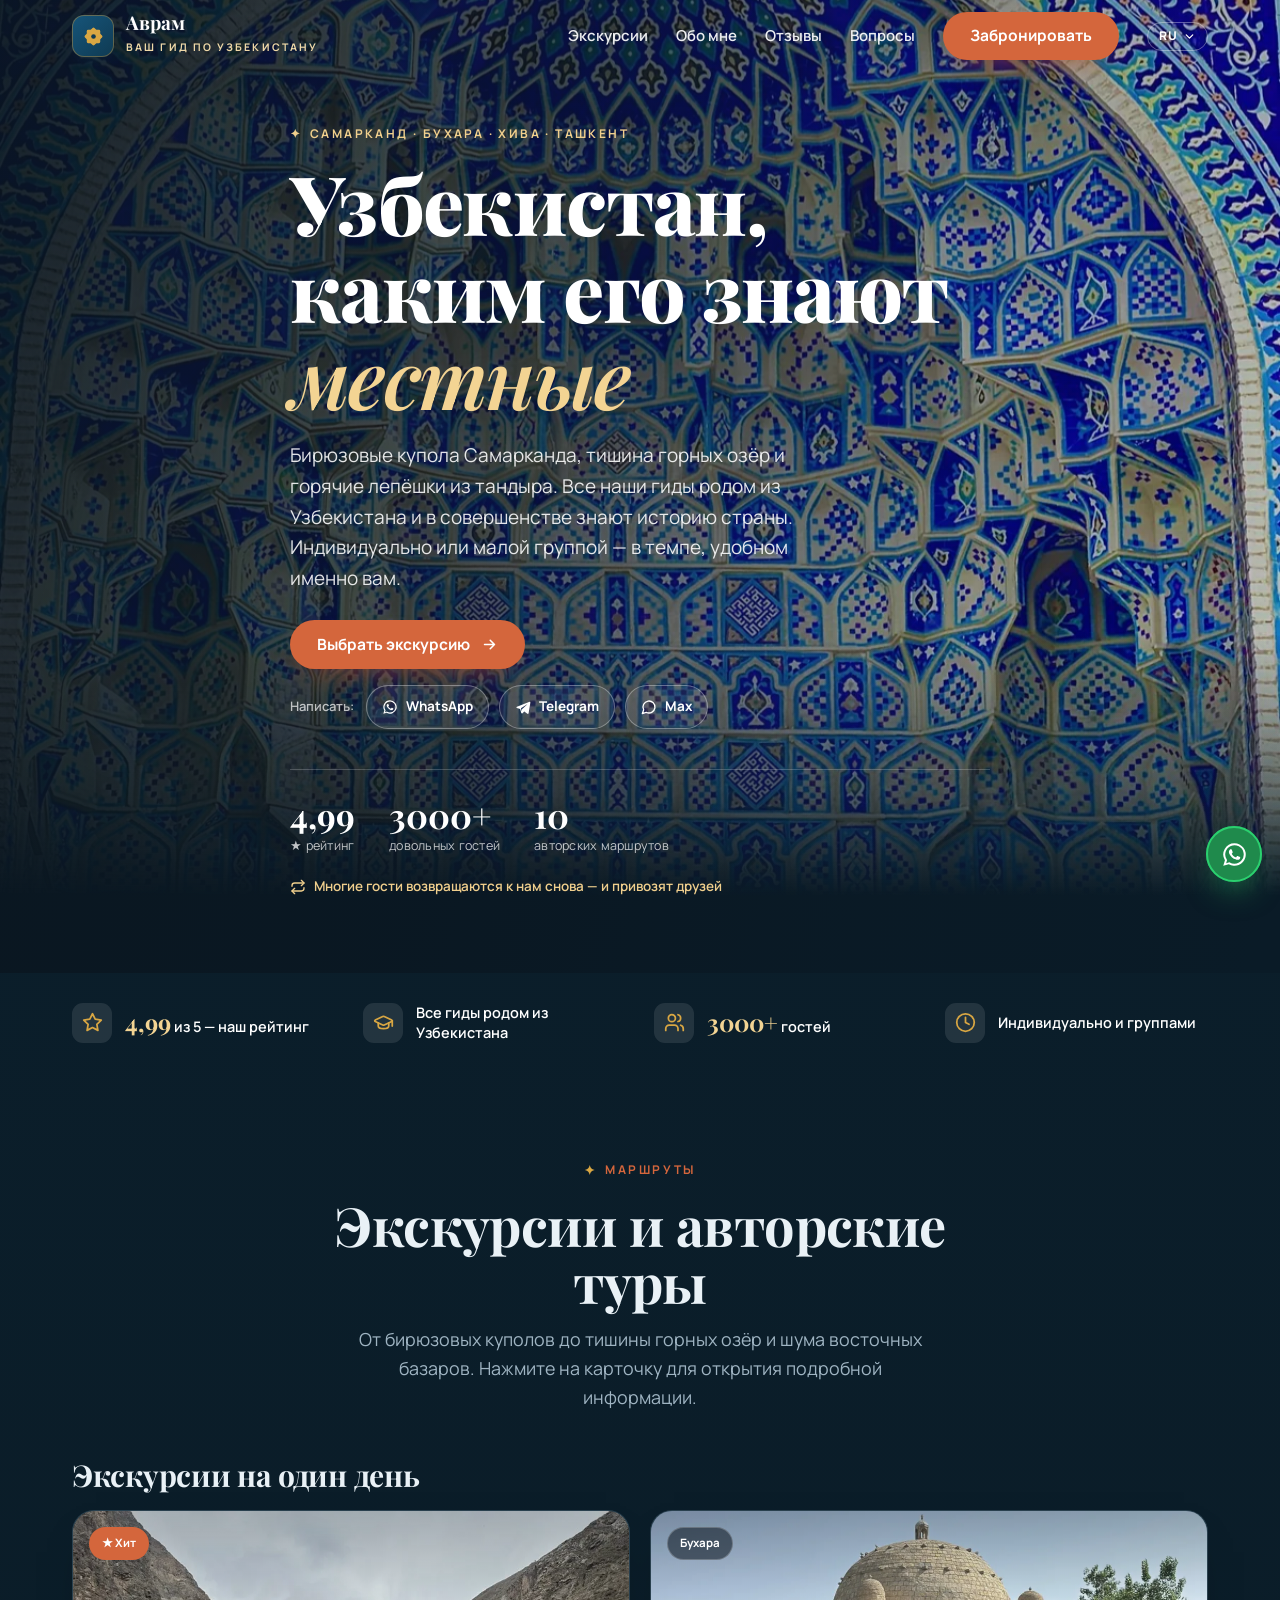
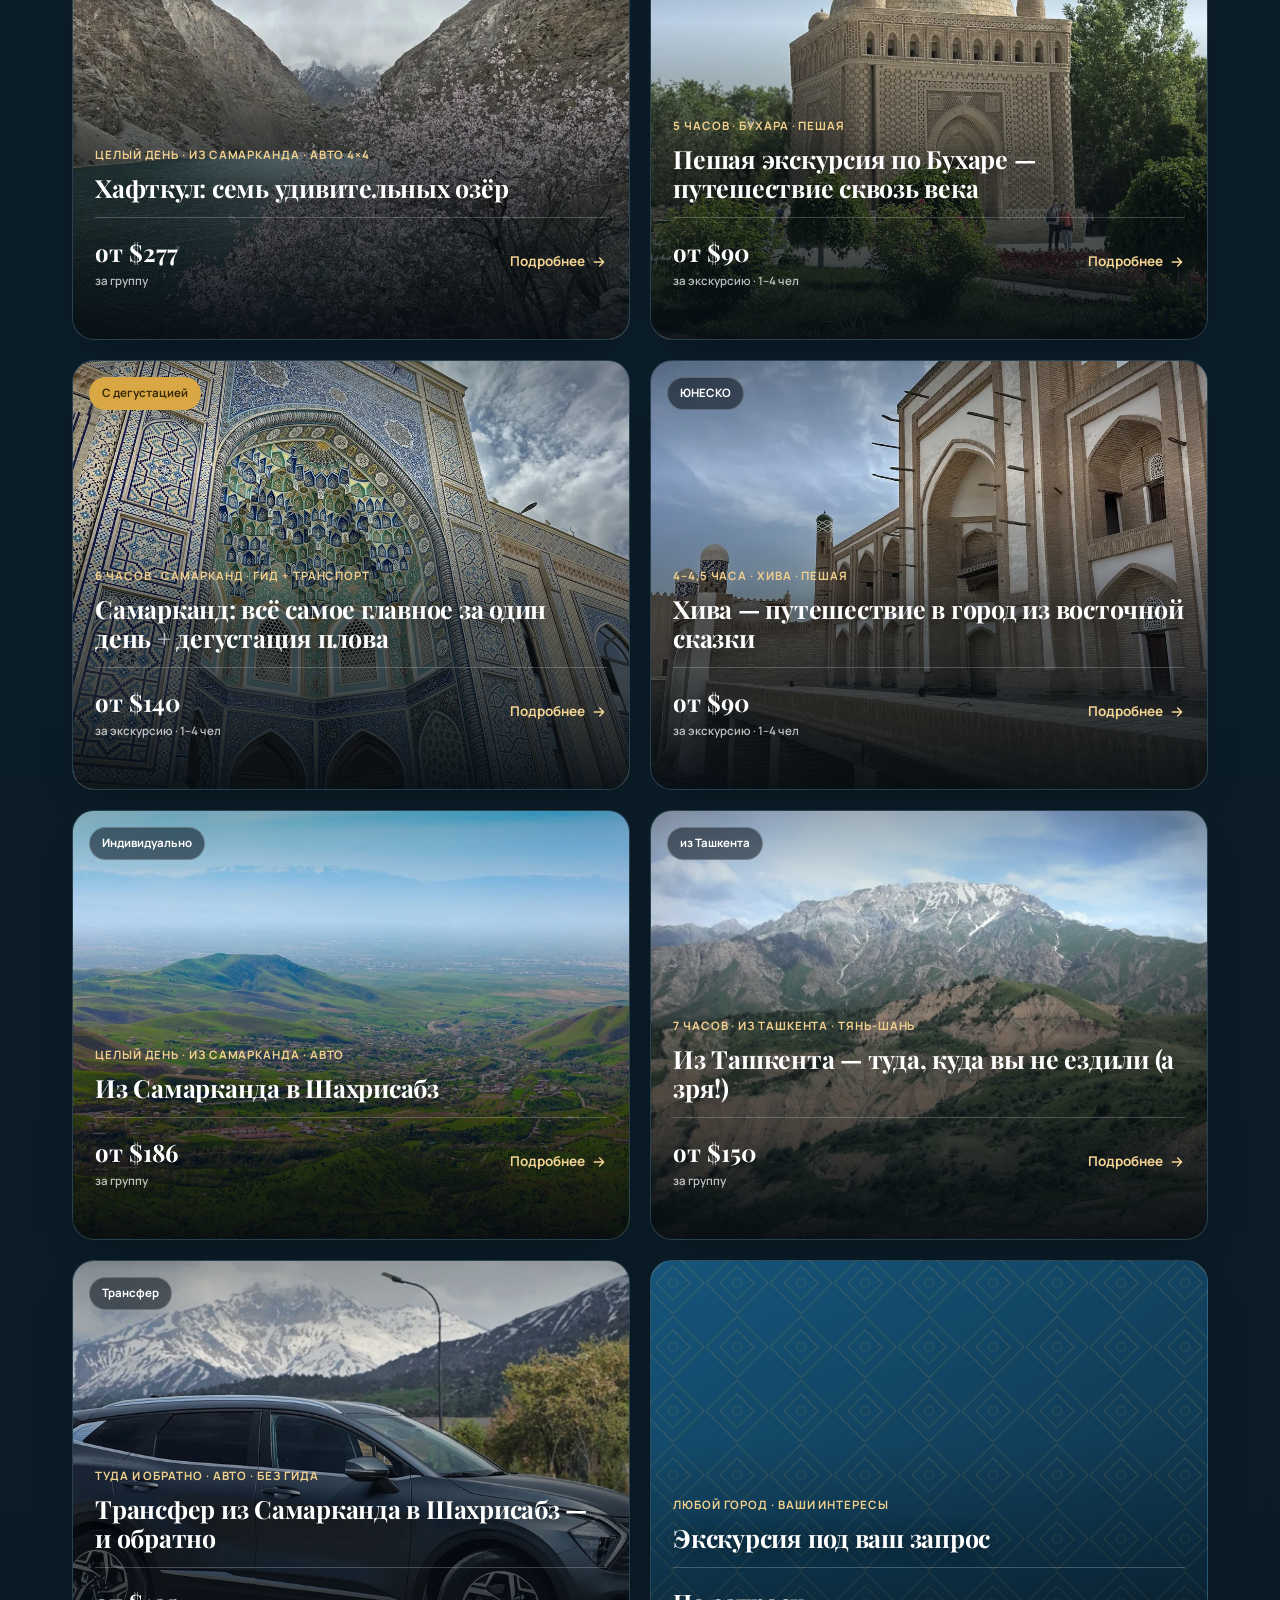
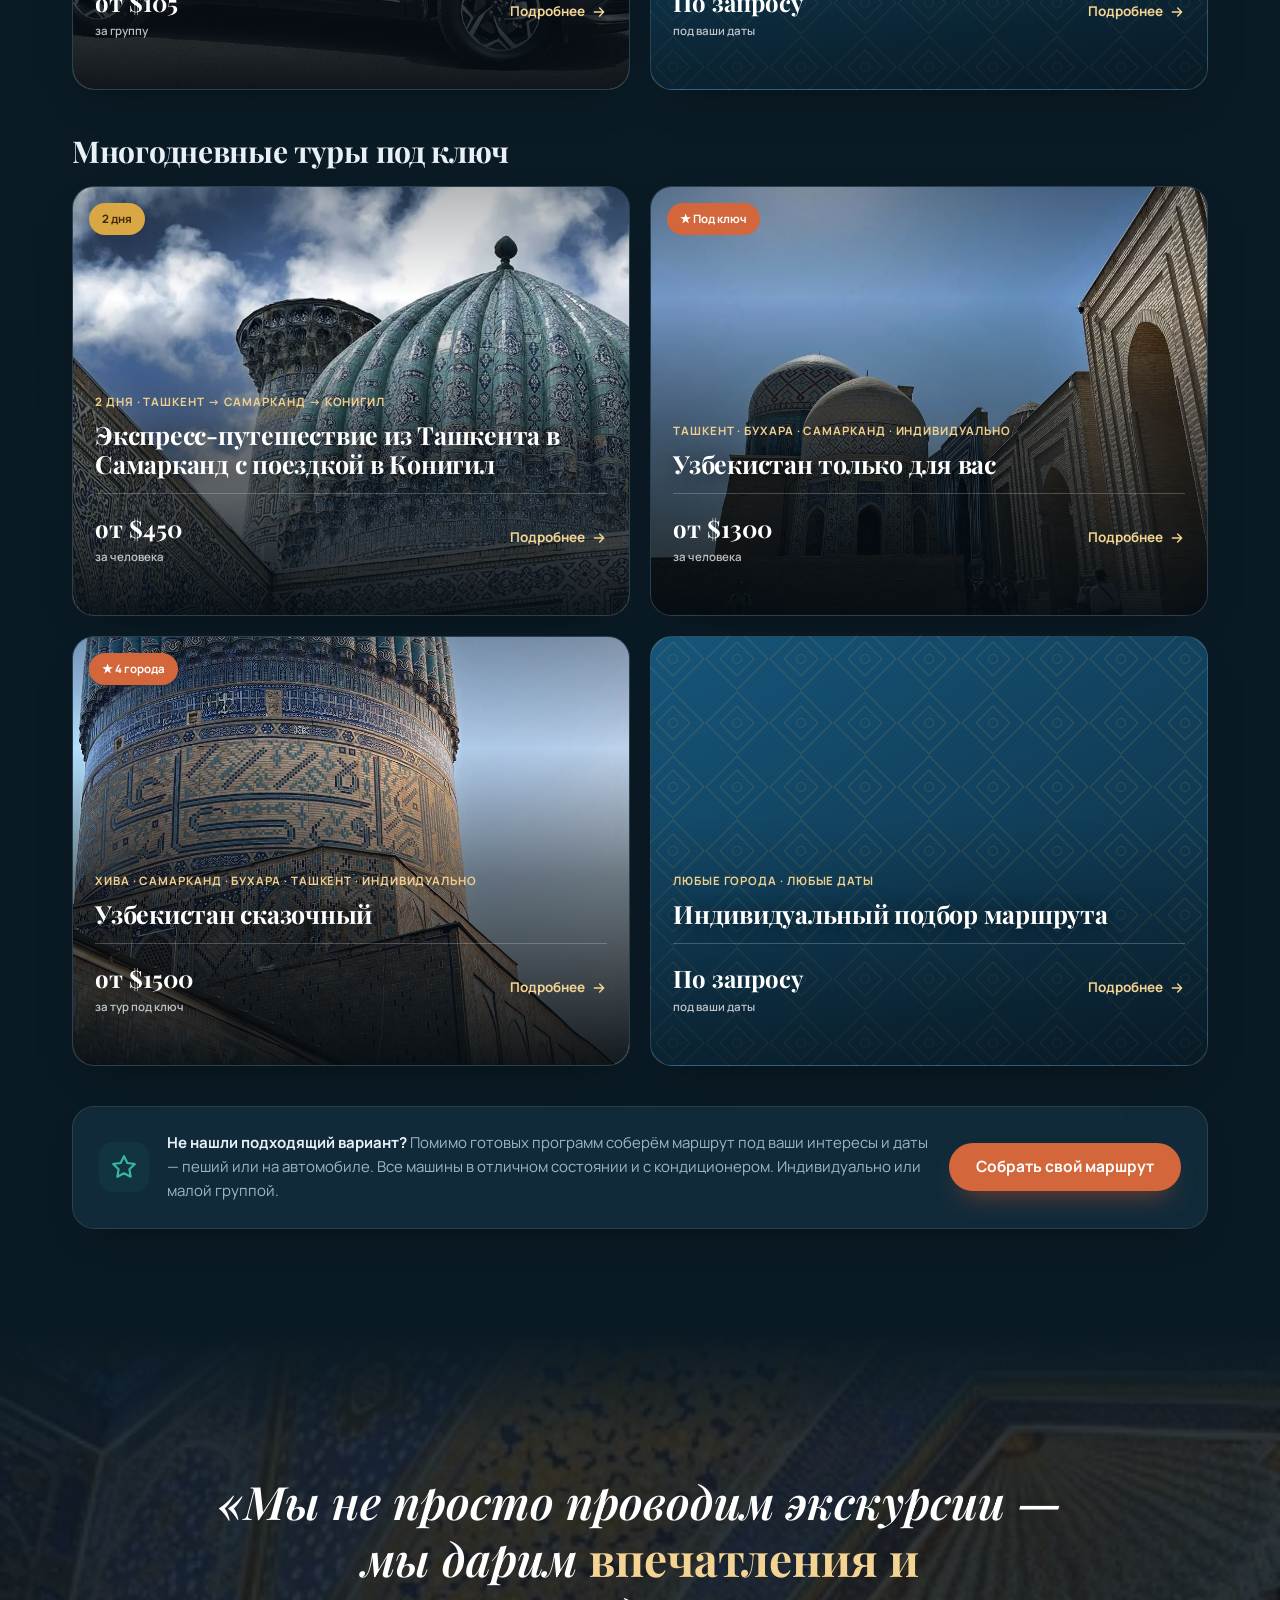
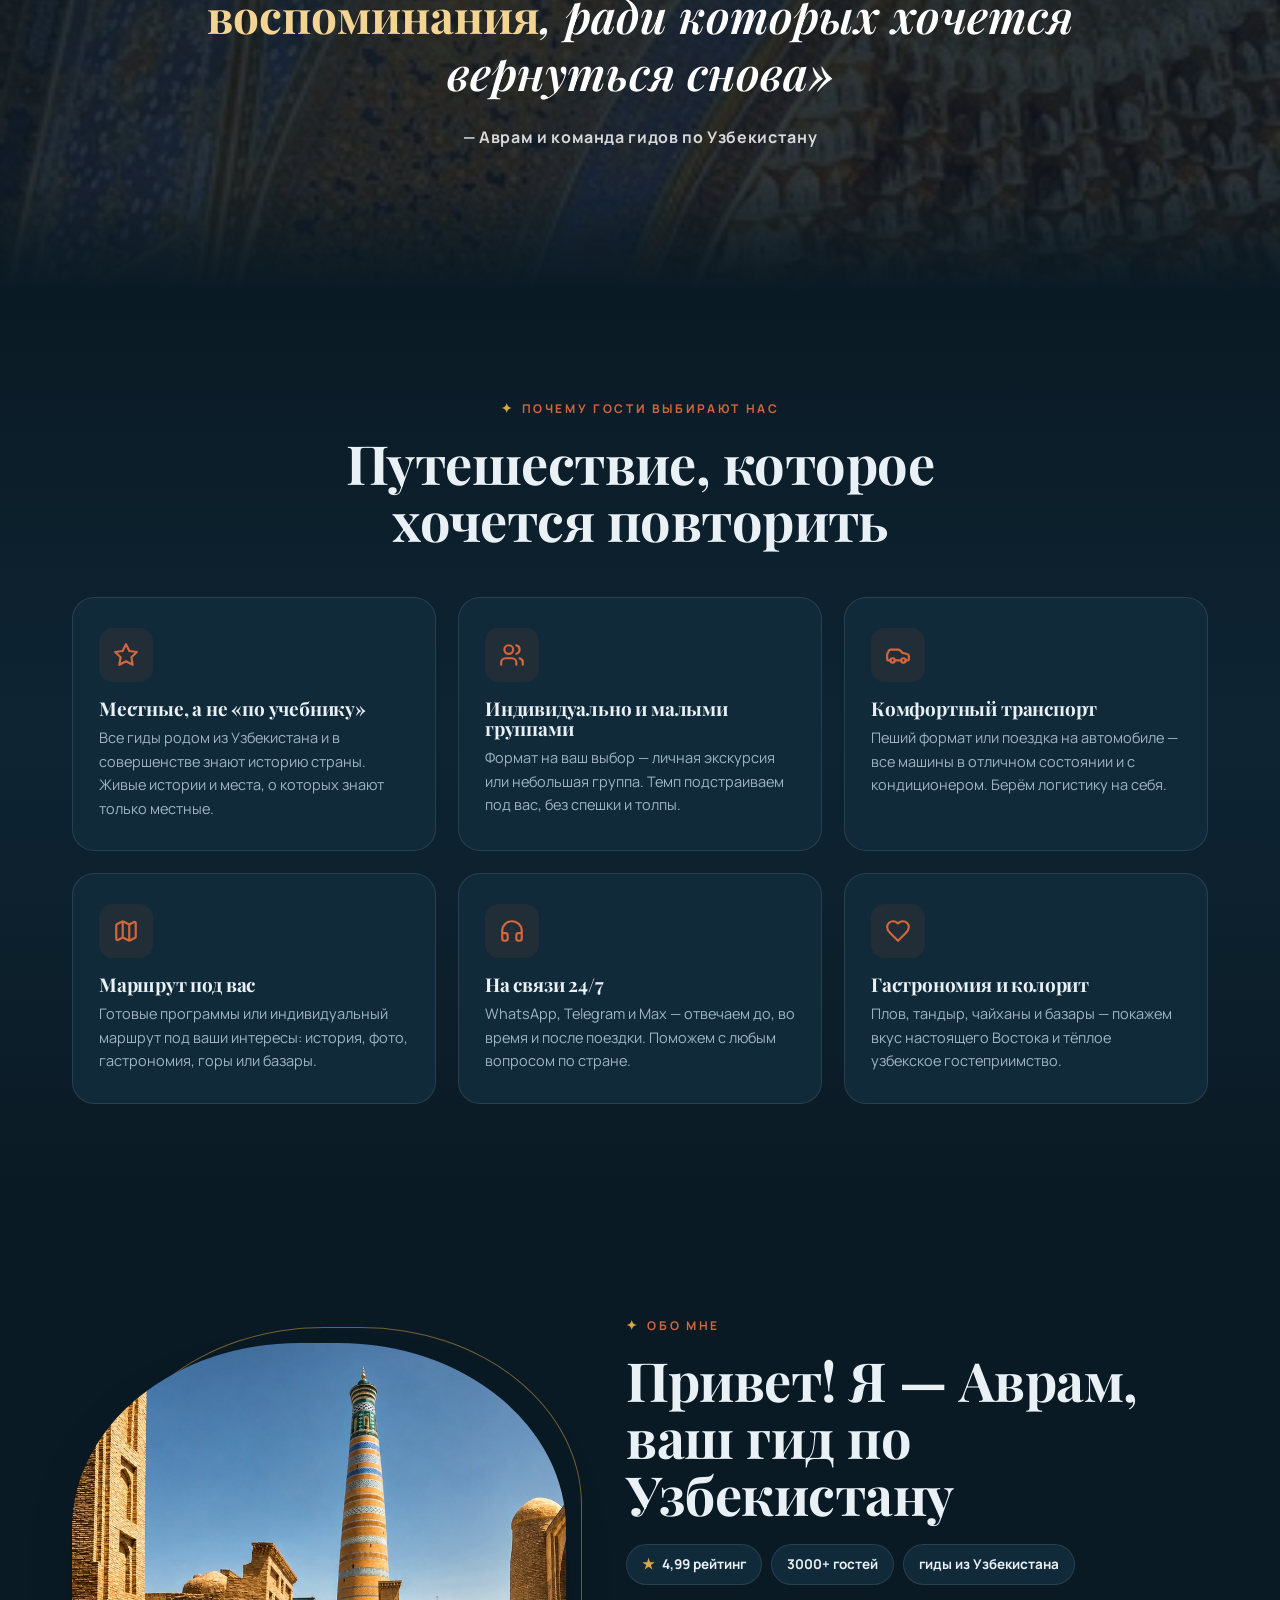
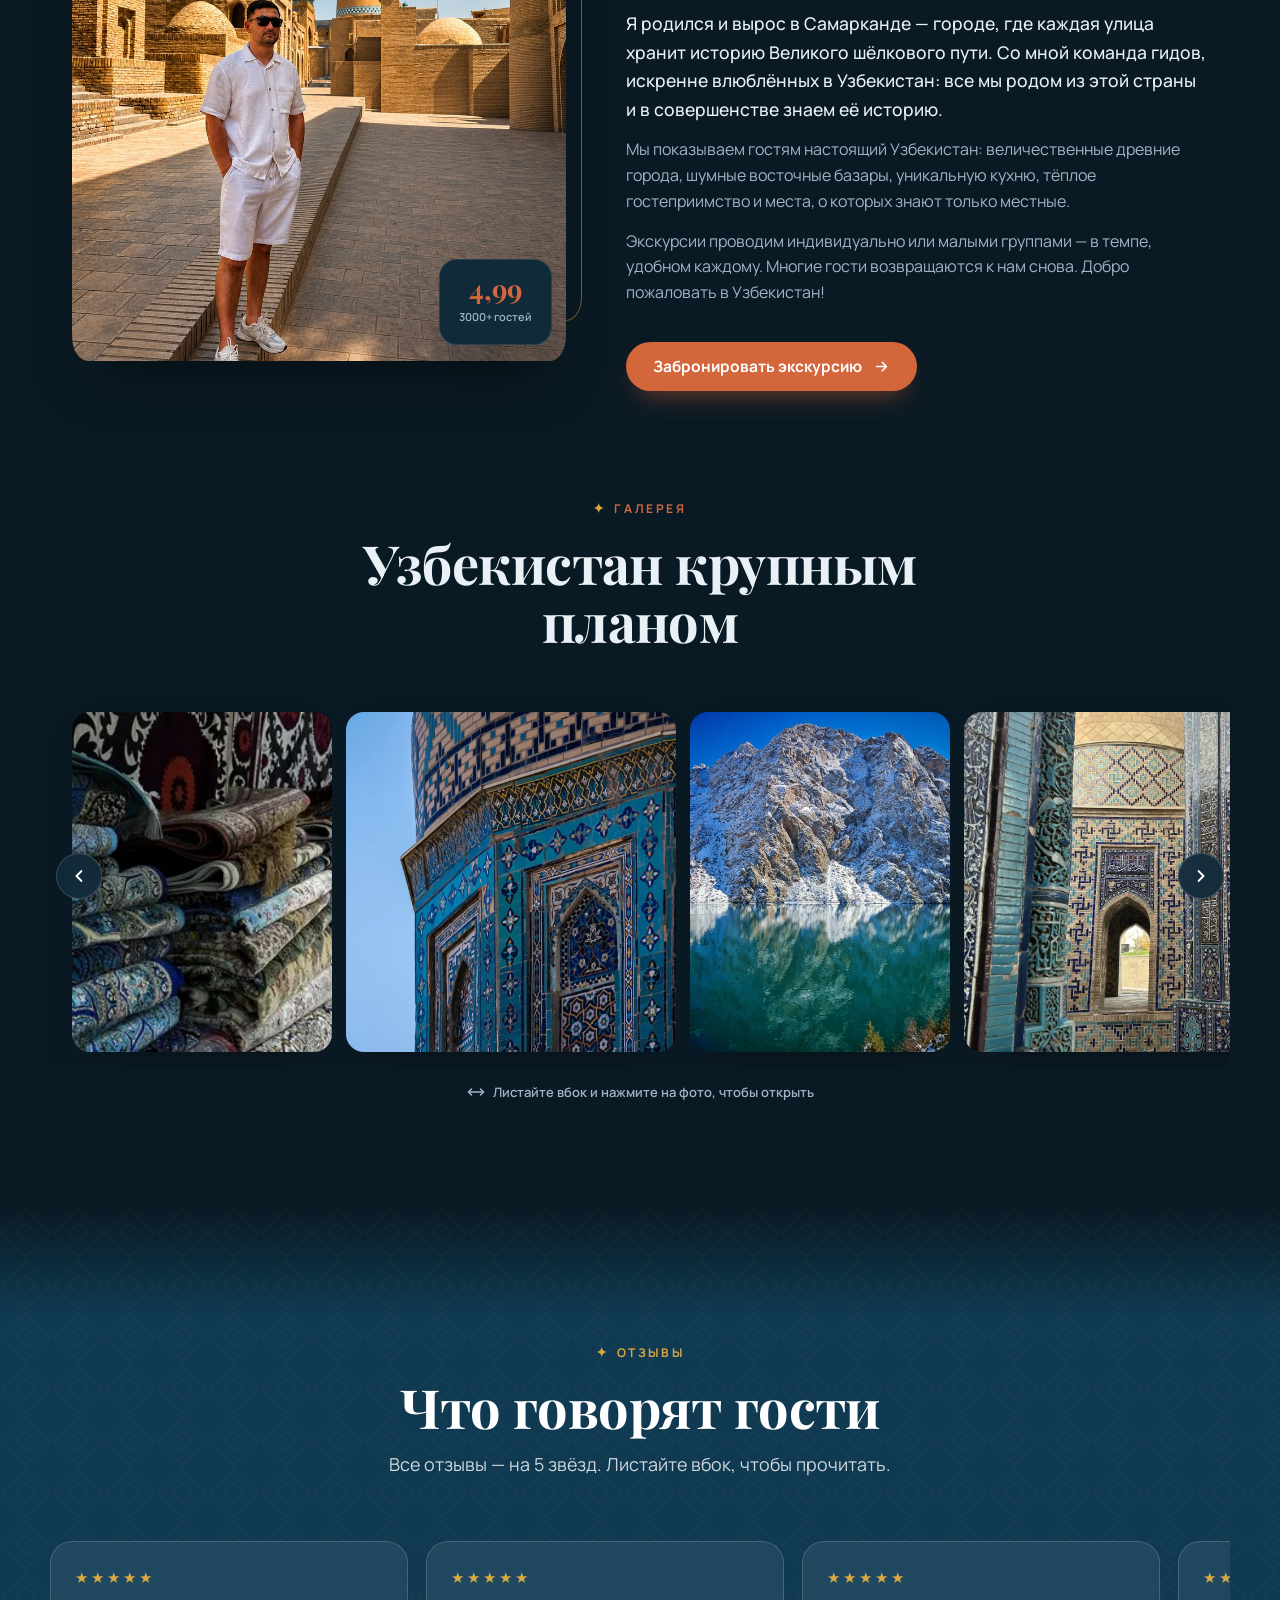
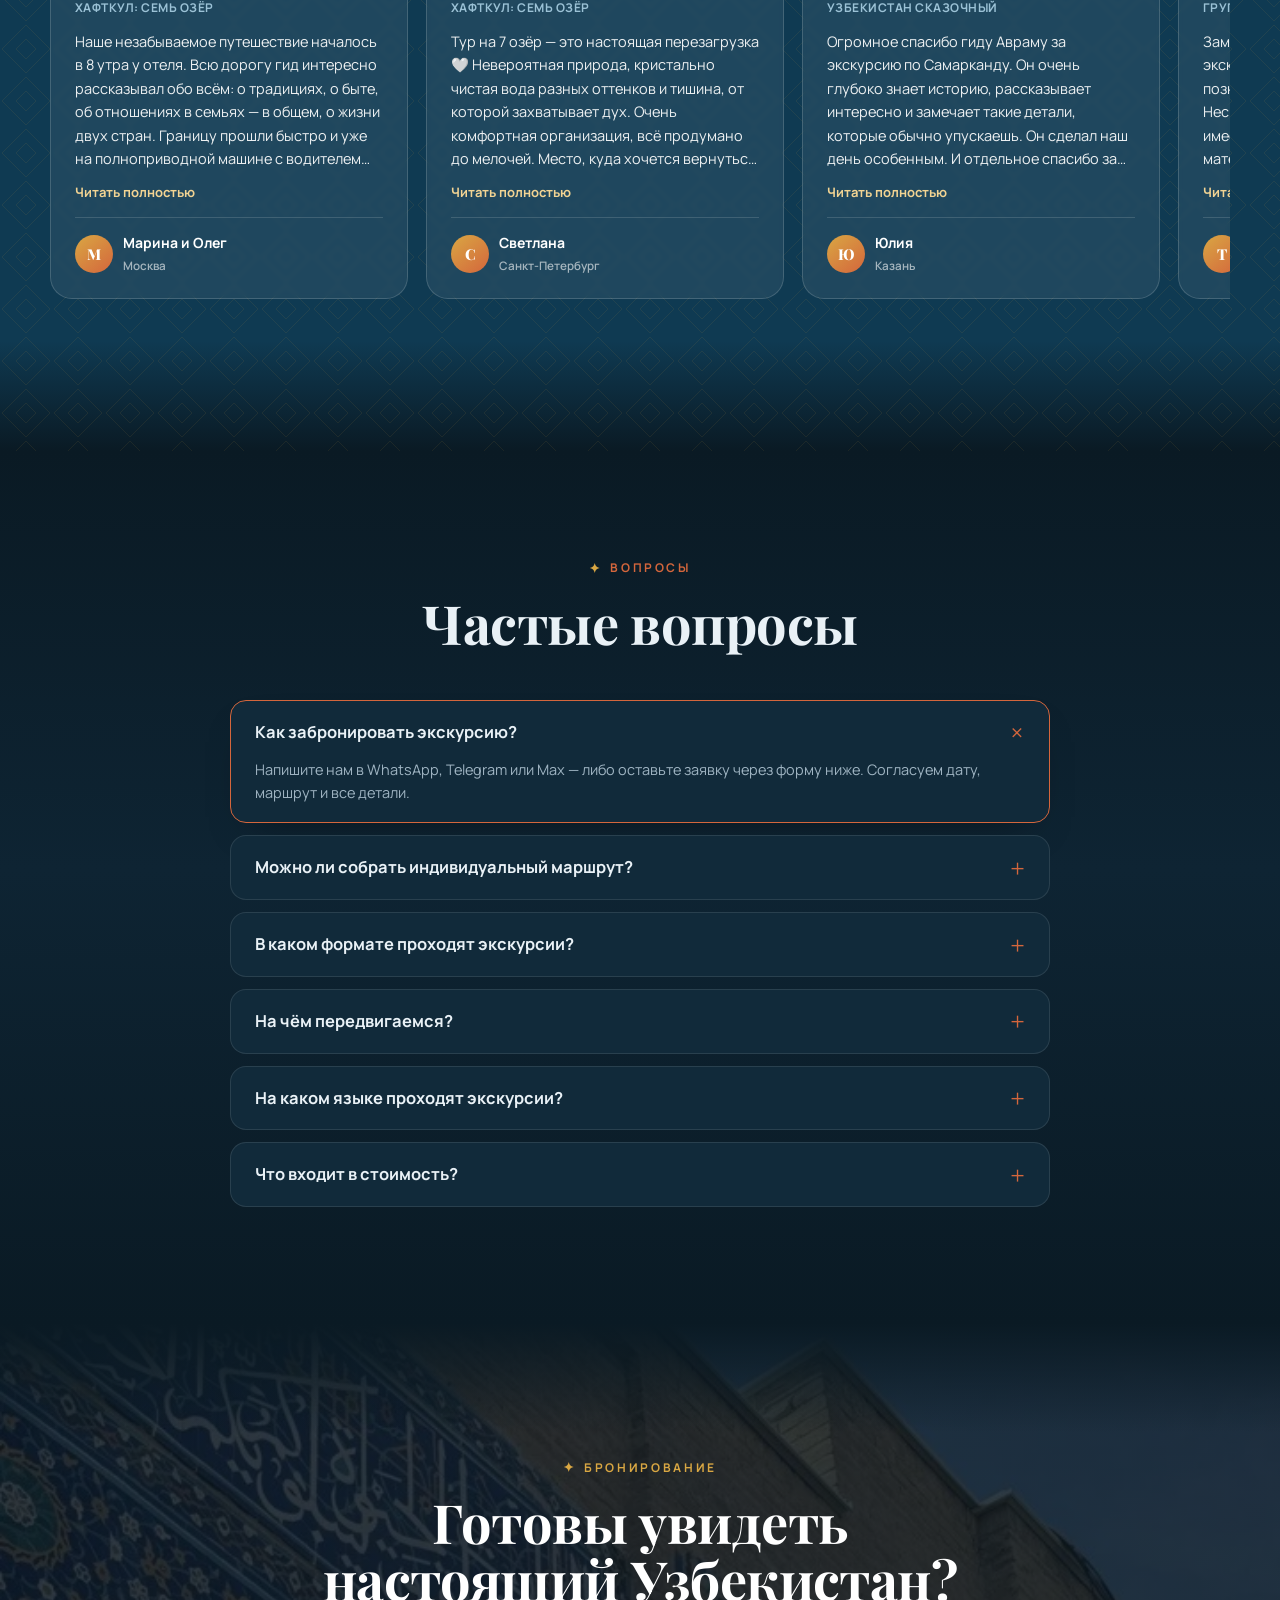
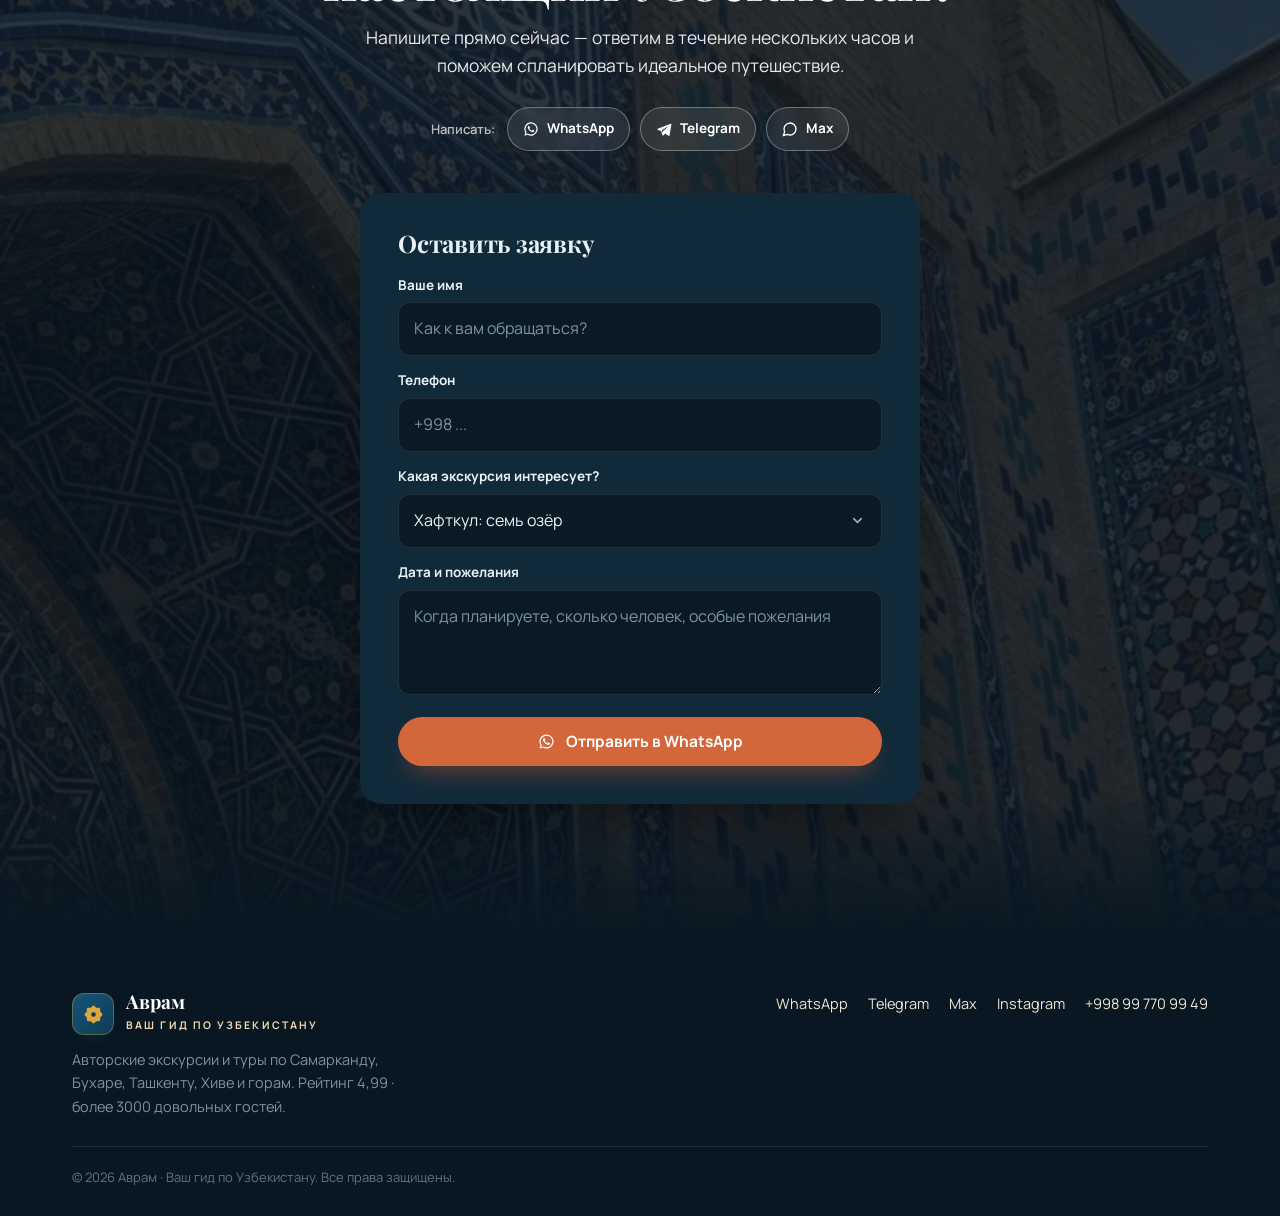
==== commit 1fafe30a: "refactoring" ====
--- a/index.html
+++ b/index.html
@@ -9,14 +9,14 @@
 <meta name="author" content="Аврам — гид по Узбекистану">
 <meta name="robots" content="index, follow, max-image-preview:large, max-snippet:-1">
 <meta name="theme-color" content="#0a1a24">
-<link rel="canonical" href="https://guide-avram.online/">
+<link rel="canonical" href="https://guide-avram.com/">
 
 <meta property="og:type" content="website">
 <meta property="og:site_name" content="Аврам · гид по Узбекистану">
-<meta property="og:url" content="https://guide-avram.online/">
+<meta property="og:url" content="https://guide-avram.com/">
 <meta property="og:title" content="Узбекистан с местными гидами · авторские экскурсии и туры">
 <meta property="og:description" content="Самарканд, Бухара, Хива и горные озёра без толпы и спешки. Индивидуально или малой группой.">
-<meta property="og:image" content="https://guide-avram.online/img/hero-tile.jpg">
+<meta property="og:image" content="https://guide-avram.com/img/hero-tile.jpg">
 <meta property="og:image:width" content="1201">
 <meta property="og:image:height" content="676">
 <meta property="og:image:alt" content="Бирюзовые купола Самарканда">
@@ -26,7 +26,7 @@
 <meta name="twitter:card" content="summary_large_image">
 <meta name="twitter:title" content="Узбекистан с местными гидами · авторские экскурсии и туры">
 <meta name="twitter:description" content="Самарканд, Бухара, Хива и горные озёра без толпы и спешки. Индивидуально или малой группой.">
-<meta name="twitter:image" content="https://guide-avram.online/img/hero-tile.jpg">
+<meta name="twitter:image" content="https://guide-avram.com/img/hero-tile.jpg">
 
 <!-- Yandex.Metrika counter -->
 <script type="text/javascript">
@@ -35,11 +35,11 @@
         m[i].l=1*new Date();
         for (var j = 0; j < document.scripts.length; j++) {if (document.scripts[j].src === r) { return; }}
         k=e.createElement(t),a=e.getElementsByTagName(t)[0],k.async=1,k.src=r,a.parentNode.insertBefore(k,a)
-    })(window, document,'script','https://mc.yandex.ru/metrika/tag.js?id=109656305', 'ym');
-
-    ym(109656305, 'init', {ssr:true, webvisor:true, clickmap:true, ecommerce:"dataLayer", referrer: document.referrer, url: location.href, accurateTrackBounce:true, trackLinks:true});
+    })(window, document,'script','https://mc.yandex.ru/metrika/tag.js?id=109685826', 'ym');
+
+    ym(109685826, 'init', {ssr:true, webvisor:true, clickmap:true, ecommerce:"dataLayer", referrer: document.referrer, url: location.href, accurateTrackBounce:true, trackLinks:true});
 </script>
-<noscript><div><img src="https://mc.yandex.ru/watch/109656305" style="position:absolute; left:-9999px;" alt="" /></div></noscript>
+<noscript><div><img src="https://mc.yandex.ru/watch/109685826" style="position:absolute; left:-9999px;" alt="" /></div></noscript>
 <!-- /Yandex.Metrika counter -->
 
 <link rel="icon" type="image/svg+xml" href="data:image/svg+xml,%3Csvg xmlns='http://www.w3.org/2000/svg' viewBox='0 0 24 24'%3E%3Crect width='24' height='24' rx='5' fill='%230f3a52'/%3E%3Cg fill='%23d9a743'%3E%3Crect x='5' y='5' width='14' height='14' rx='1.4'/%3E%3Crect x='5' y='5' width='14' height='14' rx='1.4' transform='rotate(45 12 12)'/%3E%3C/g%3E%3Ccircle cx='12' cy='12' r='2.4' fill='%230f3a52'/%3E%3C/svg%3E">
@@ -48,6 +48,7 @@
 <link rel="preconnect" href="https://fonts.gstatic.com" crossorigin>
 <link href="https://fonts.googleapis.com/css2?family=Playfair+Display:ital,wght@0,500;0,600;0,700;0,800;1,500;1,600&family=Manrope:wght@400;500;600;700;800&display=swap" rel="stylesheet">
 
+<link rel="preload" as="image" href="img/hero-tile.webp" fetchpriority="high">
 <link rel="stylesheet" href="styles.css">
 
 <!-- Микроразметка Schema.org -->
@@ -55,11 +56,11 @@
 {
   "@context": "https://schema.org",
   "@type": "TravelAgency",
-  "@id": "https://guide-avram.online/#business",
+  "@id": "https://guide-avram.com/#business",
   "name": "Аврам — гид по Узбекистану",
-  "url": "https://guide-avram.online/",
-  "image": "https://guide-avram.online/img/hero-tile.jpg",
-  "logo": "https://guide-avram.online/guide.jpg",
+  "url": "https://guide-avram.com/",
+  "image": "https://guide-avram.com/img/hero-tile.jpg",
+  "logo": "https://guide-avram.com/guide.jpg",
   "description": "Авторские экскурсии и туры по Узбекистану с местными гидами: Самарканд, Бухара, Хива, Ташкент, Шахрисабз и горные озёра. Индивидуально или малой группой.",
   "telephone": "+998997709949",
   "priceRange": "$$",
--- a/styles.css
+++ b/styles.css
@@ -70,7 +70,9 @@
   .brand .mk svg{width:23px;height:23px;color:var(--gold);transition:transform .6s cubic-bezier(.2,.8,.2,1)}
   .brand:hover .mk svg{transform:rotate(90deg)}
   .brand b{font-family:'Playfair Display',serif;font-size:19px;font-weight:700;display:block;line-height:1.05}
-  .brand .sub{font-size:10.5px;letter-spacing:.2em;text-transform:uppercase;color:var(--brick);font-weight:700}
+  .brand .sub{font-size:10.5px;letter-spacing:.2em;text-transform:uppercase;color:var(--brick);font-weight:700;white-space:nowrap}
+  @media(max-width:600px){header .brand .sub{font-size:8.5px;letter-spacing:.06em}}
+  @media(max-width:360px){header .brand .sub{font-size:7.5px;letter-spacing:.03em}}
   header:not(.scrolled) .brand b{color:#fff}
   header:not(.scrolled) .brand .sub{color:#f0d9a8}
   .menu{display:flex;align-items:center;gap:28px}
@@ -112,7 +114,7 @@
 
   /* ===== HERO ===== */
   .hero{position:relative;min-height:100svh;display:flex;align-items:center;color:#fff;overflow:hidden;padding:120px 0 70px}
-  .hero .bg{position:absolute;inset:0;z-index:-2;background:url('img/hero-tile.jpg') center/cover;
+  .hero .bg{position:absolute;inset:0;z-index:-2;background:url('img/hero-tile.webp') center/cover;
     transform-origin:60% 40%;animation:kenburns 26s ease-in-out infinite alternate;will-change:transform}
   @keyframes kenburns{0%{transform:scale(1.05) translate(0,0)}100%{transform:scale(1.16) translate(-2.5%,-1.5%)}}
   .hero::after{content:"";position:absolute;inset:0;z-index:-1;
@@ -267,7 +269,7 @@
   .gcell{position:relative;flex:0 0 auto;height:340px;border-radius:18px;overflow:hidden;cursor:pointer;scroll-snap-align:center;
     box-shadow:var(--shadow-soft)}
   .gcell.w-s{width:260px}.gcell.w-m{width:330px}.gcell.w-l{width:440px}
-  .gcell .im{position:absolute;inset:0;background-size:cover;background-position:center;transition:transform .8s cubic-bezier(.2,.8,.2,1)}
+  .gcell .im{position:absolute;inset:0;width:100%;height:100%;object-fit:cover;object-position:center;display:block;transition:transform .8s cubic-bezier(.2,.8,.2,1)}
   .gcell:hover .im{transform:scale(1.08)}
   .gcell::after{content:"";position:absolute;inset:0;background:linear-gradient(0deg,rgba(10,22,32,.4),transparent 45%);opacity:0;transition:.3s}
   .gcell:hover::after{opacity:1}
@@ -317,7 +319,7 @@
 
   /* ===== CTA + ФОРМА ===== */
   .cta{position:relative;color:#fff;text-align:center;overflow:hidden;padding:clamp(108px,13vw,134px) 0}
-  .cta .bg{position:absolute;inset:0;z-index:-2;background:url('img/photo_10_2026-06-04_14-40-04.jpg') center/cover}
+  .cta .bg{position:absolute;inset:0;z-index:-2;background:url('img/photo_10_2026-06-04_14-40-04.webp') center/cover}
   .cta::after{content:"";position:absolute;inset:0;z-index:-1;
     background:linear-gradient(180deg,var(--sand),rgba(10,26,36,0) 110px) top/100% 110px no-repeat,
               linear-gradient(0deg,#081722,rgba(8,23,34,0) 150px) bottom/100% 150px no-repeat,
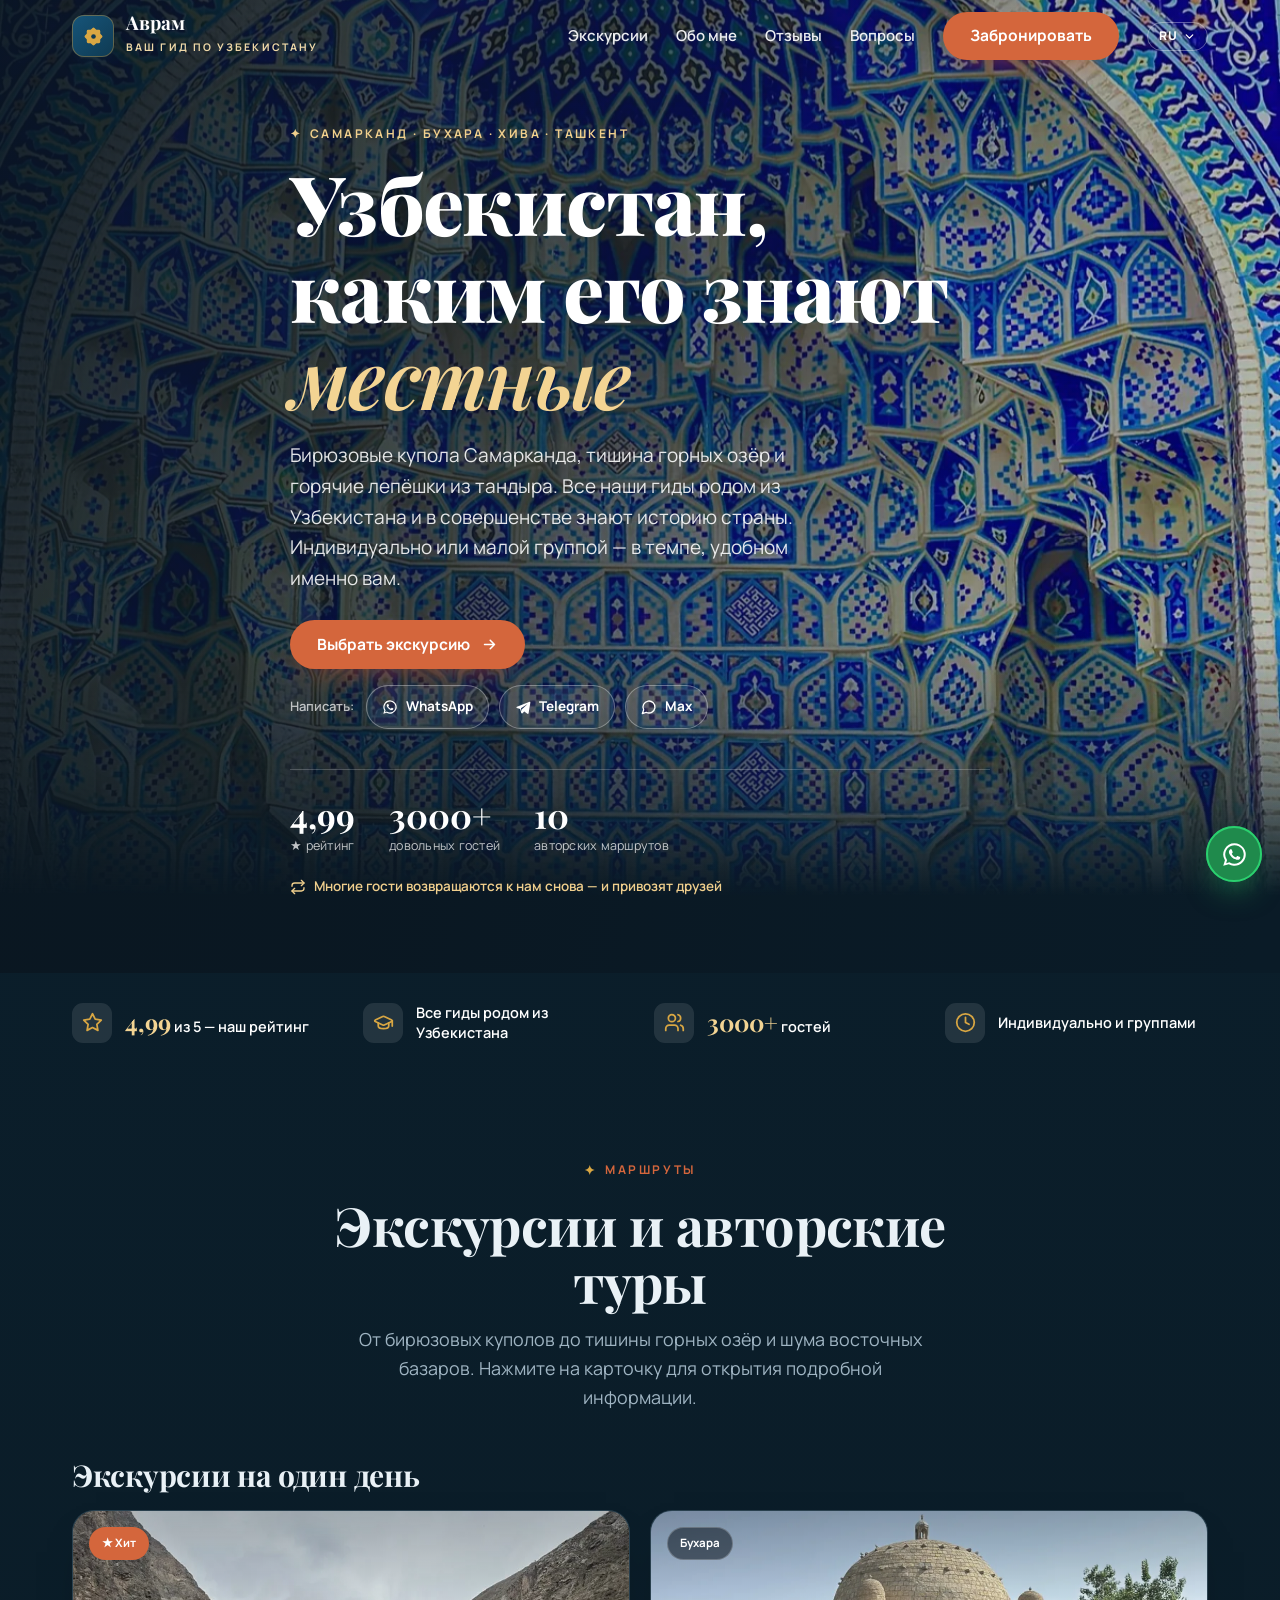
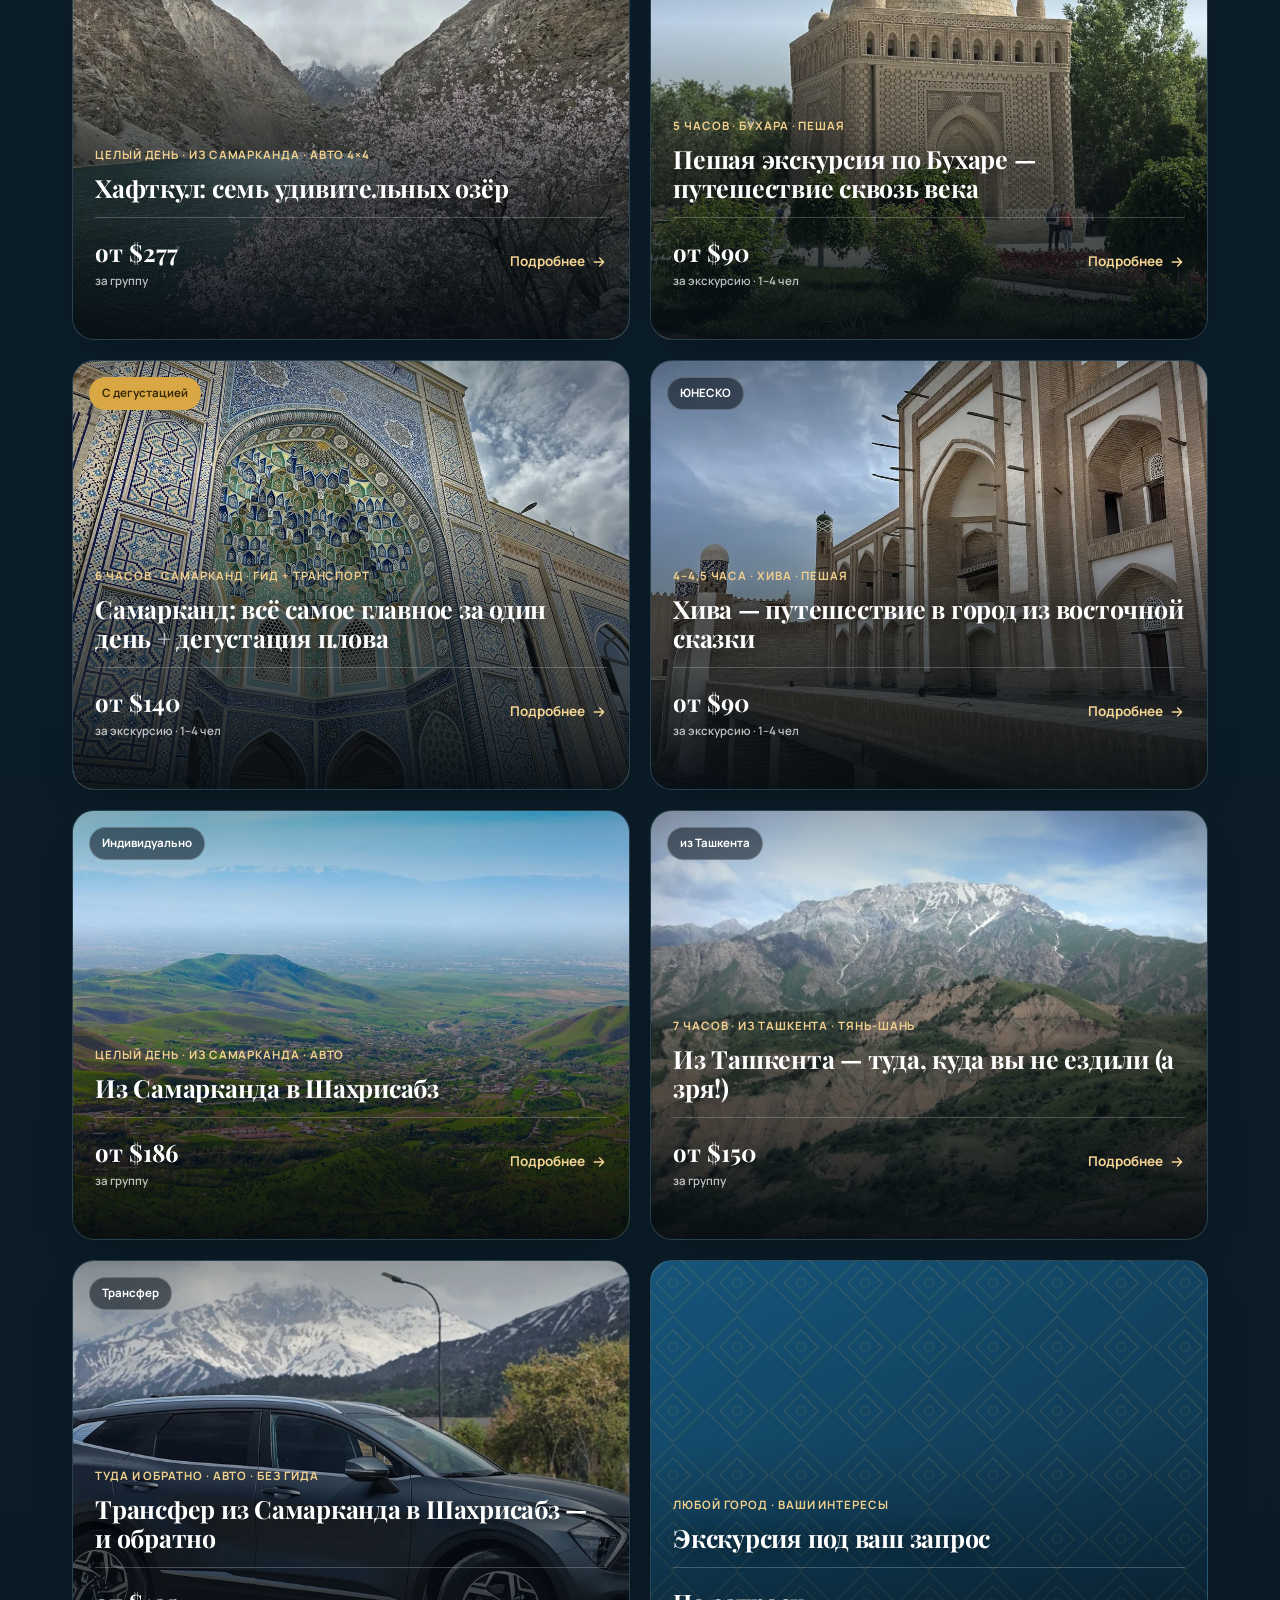
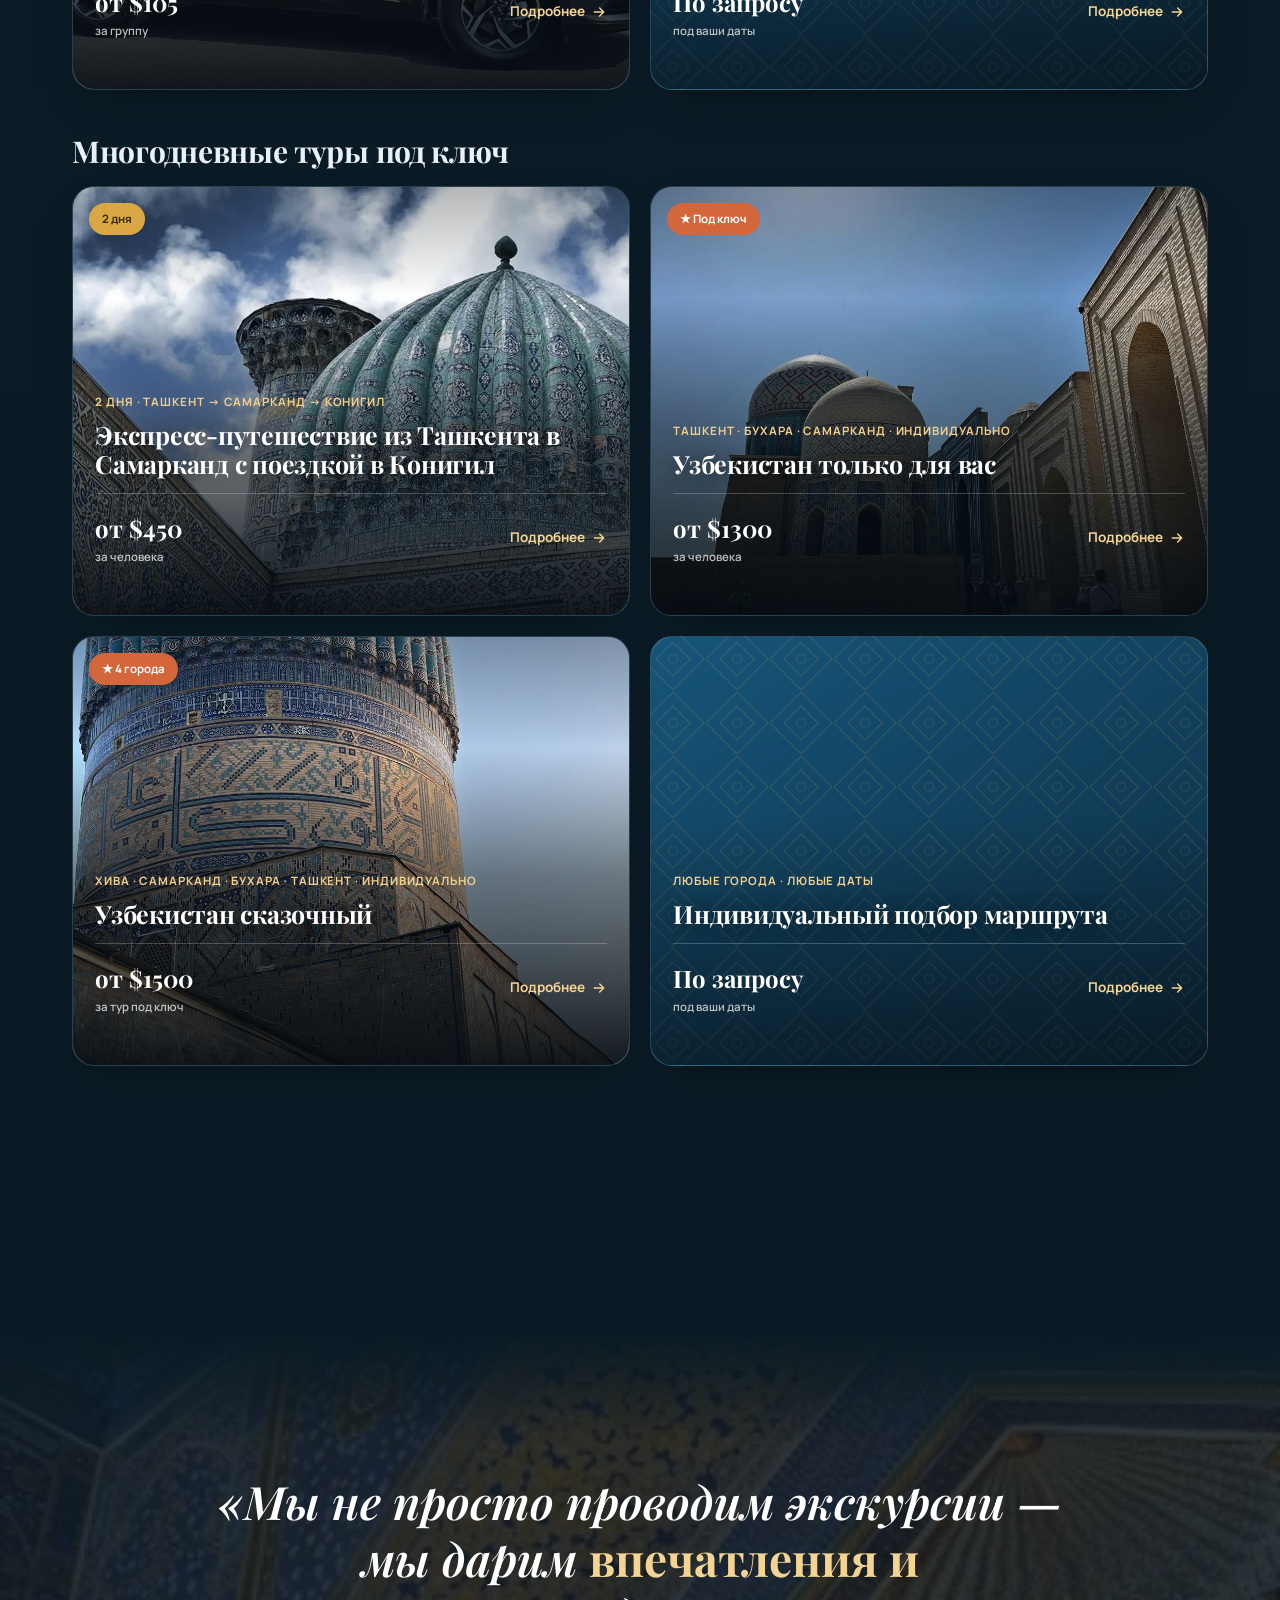
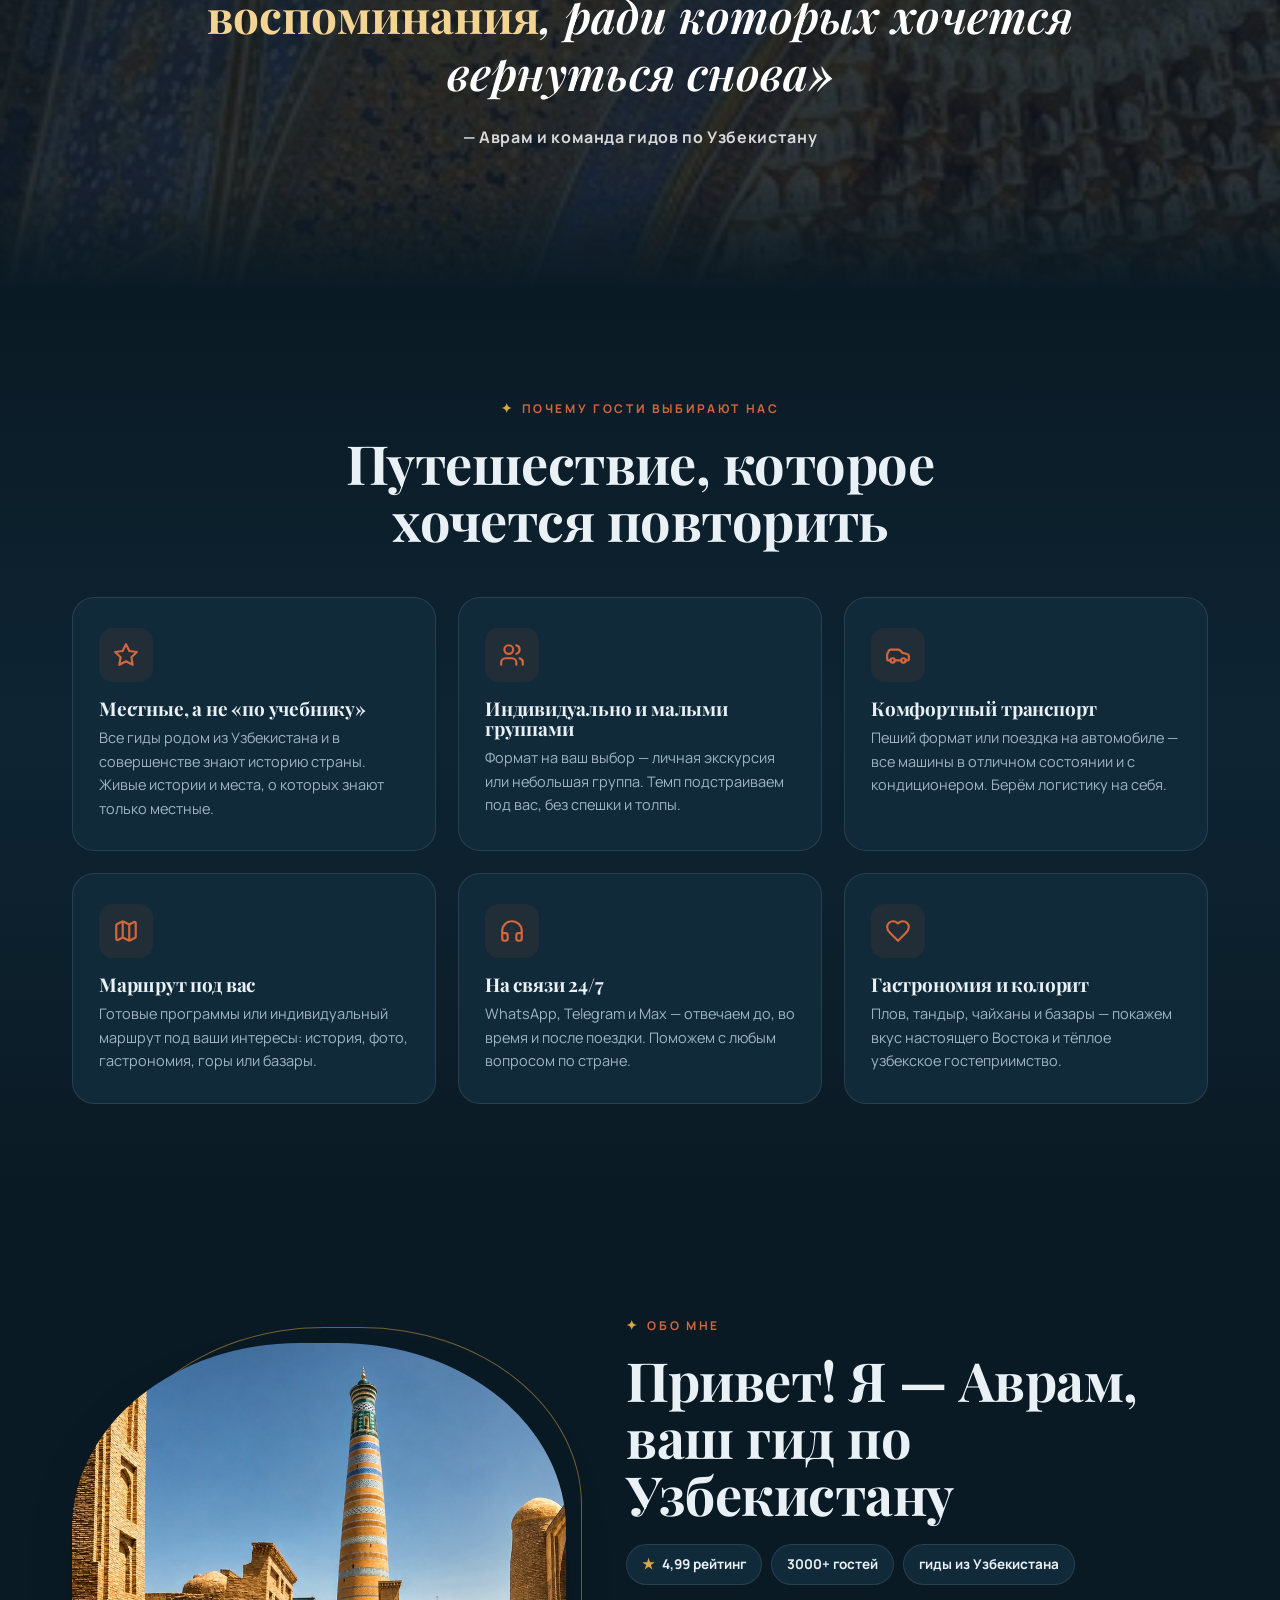
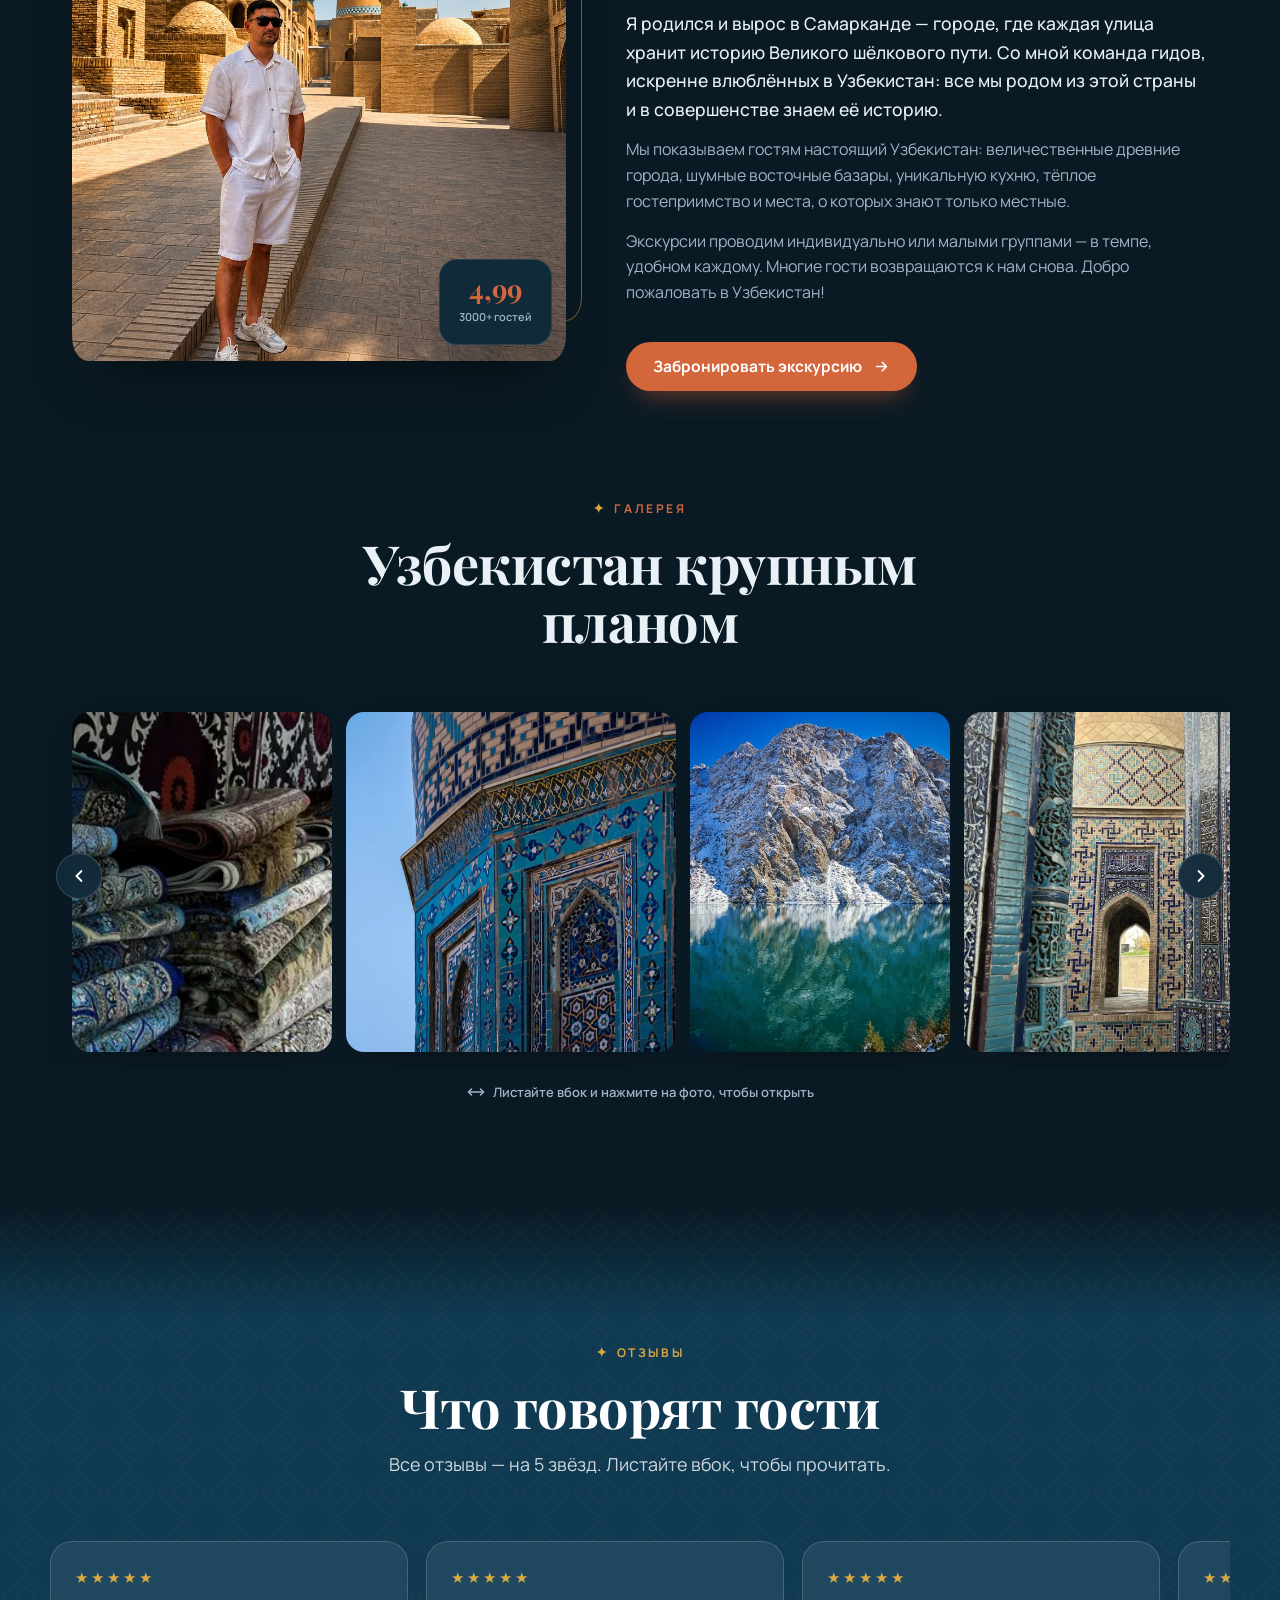
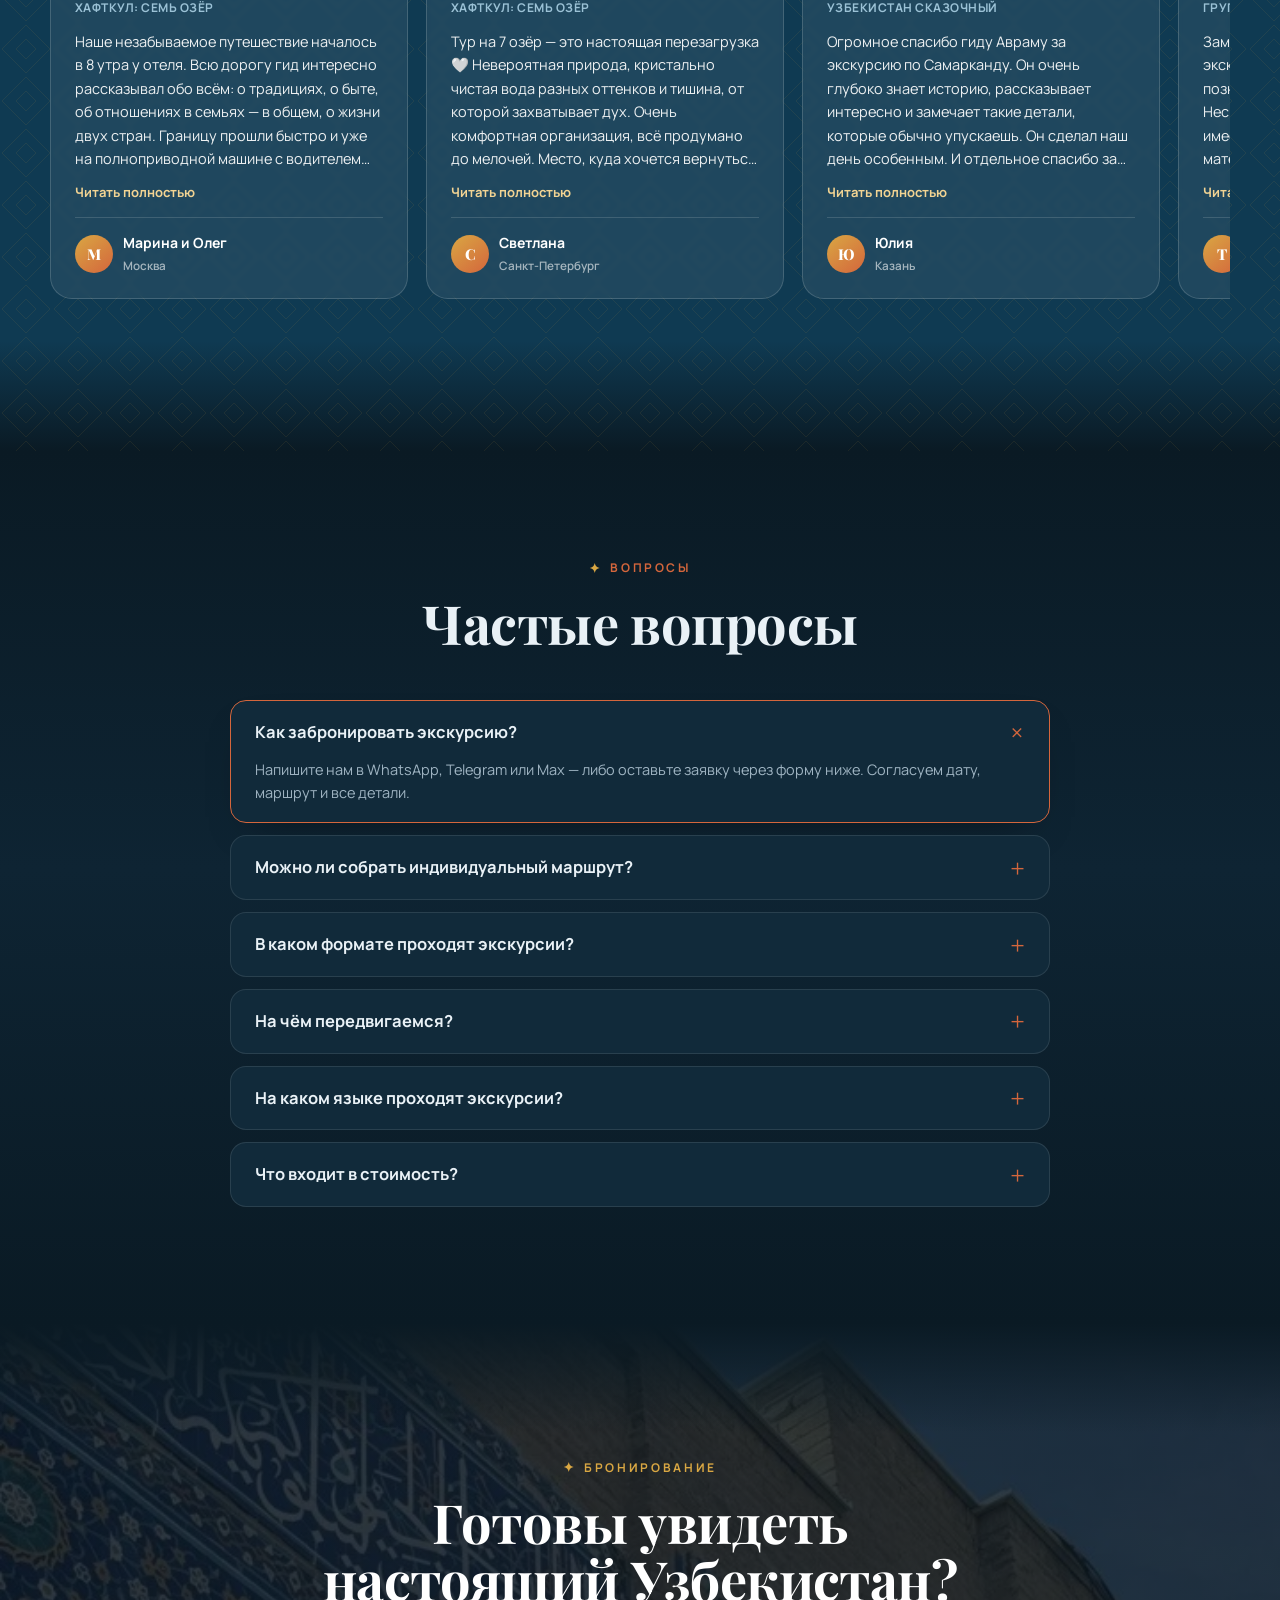
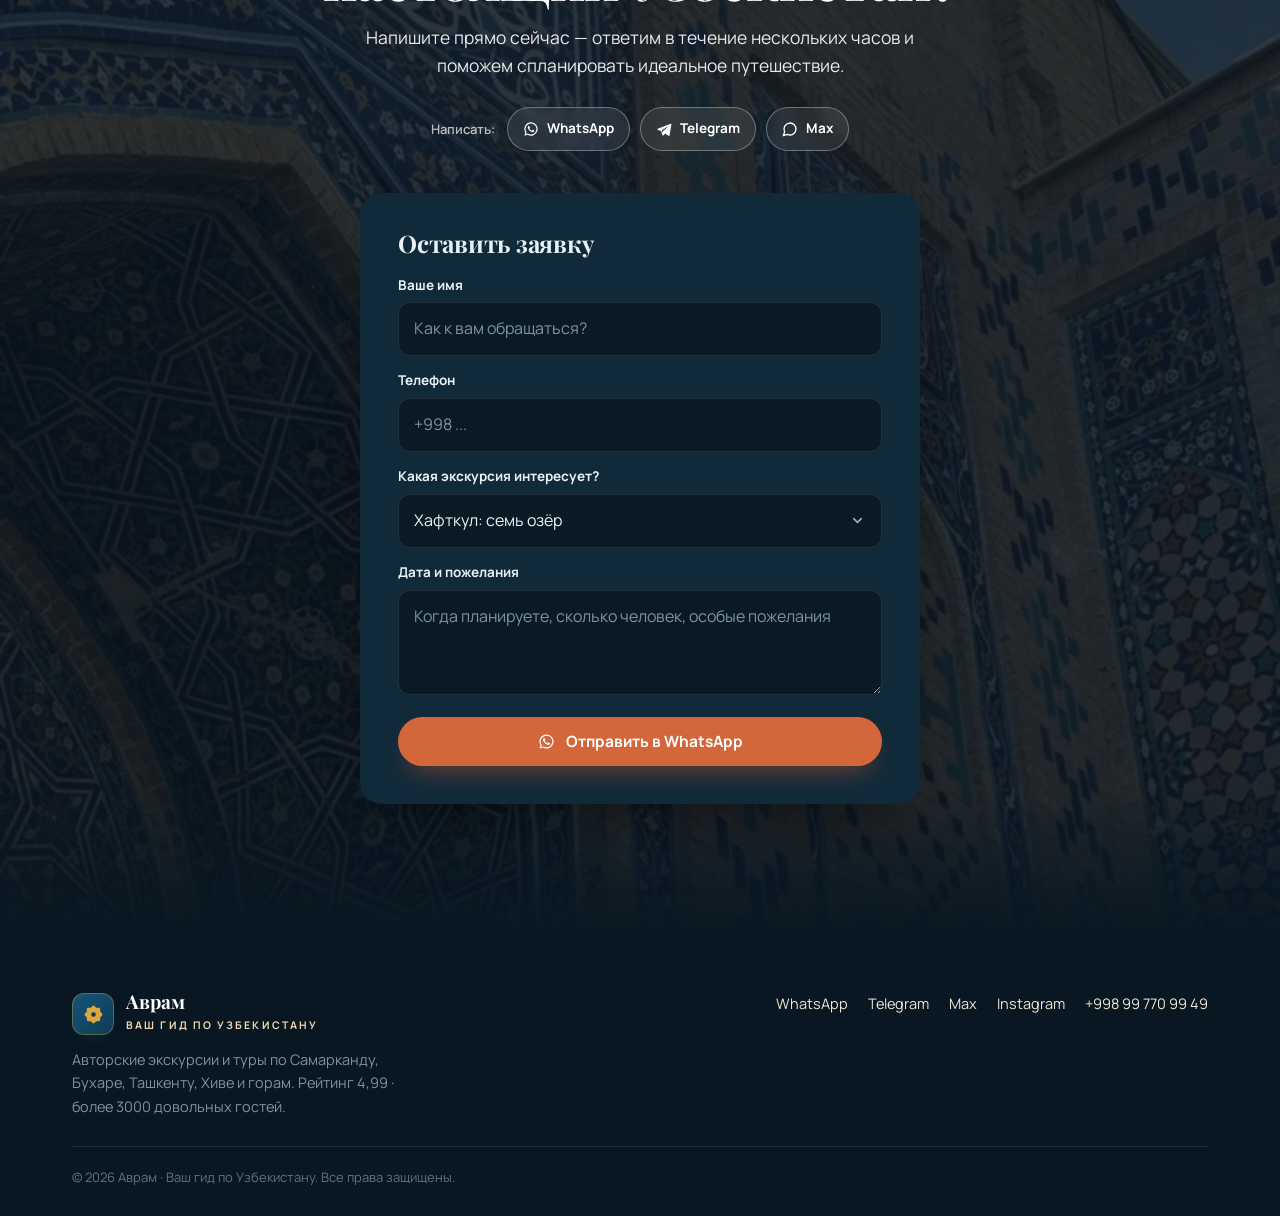
==== commit 8ea2feec: "refactoring" ====
--- a/index.html
+++ b/index.html
@@ -76,8 +76,10 @@
   ],
   "aggregateRating": {
     "@type": "AggregateRating",
-    "ratingValue": "5",
+    "ratingValue": "4.99",
     "bestRating": "5",
+    "worstRating": "1",
+    "ratingCount": "3000",
     "reviewCount": "6"
   },
   "review": [
@@ -336,9 +338,9 @@
     <form class="form reveal" id="leadForm" data-wa="998997709949">
       <h3 data-i18n="formTitle">Оставить заявку</h3>
       <label data-i18n="formName">Ваше имя</label>
-      <input type="text" name="name" placeholder="Как к вам обращаться?" data-i18n-ph="formNamePh" required>
+      <input type="text" name="name" autocomplete="name" placeholder="Как к вам обращаться?" data-i18n-ph="formNamePh" required>
       <label data-i18n="formPhone">Телефон</label>
-      <input type="text" name="phone" placeholder="+998 ..." data-i18n-ph="formPhonePh" required>
+      <input type="tel" name="phone" inputmode="tel" autocomplete="tel" placeholder="+998 ..." data-i18n-ph="formPhonePh" required>
       <label data-i18n="formTourQ">Какая экскурсия интересует?</label>
       <select name="tour" id="formTour">
         <option data-i18n="opt_haftkul">Хафткул: семь озёр</option>
--- a/styles.css
+++ b/styles.css
@@ -341,6 +341,9 @@
   .form select option{background:#112a3a;color:#e9f1f6}
   .form input:focus,.form select:focus,.form textarea:focus{outline:0;border-color:var(--brick);box-shadow:0 0 0 3px rgba(177,78,46,.15)}
   .form .btn{width:100%}
+  .form-status{display:none;margin:16px 0 0;padding:13px 15px;border-radius:12px;background:rgba(46,125,90,.12);
+    border:1px solid rgba(46,125,90,.35);color:#1f6b4a;font-size:14px;line-height:1.5}
+  .form-status a{color:var(--brick);font-weight:700;text-decoration:underline}
 
   /* ===== ПОДВАЛ ===== */
   footer{background:#081722;color:#8499a8;padding:54px 0 28px;font-size:14.5px}
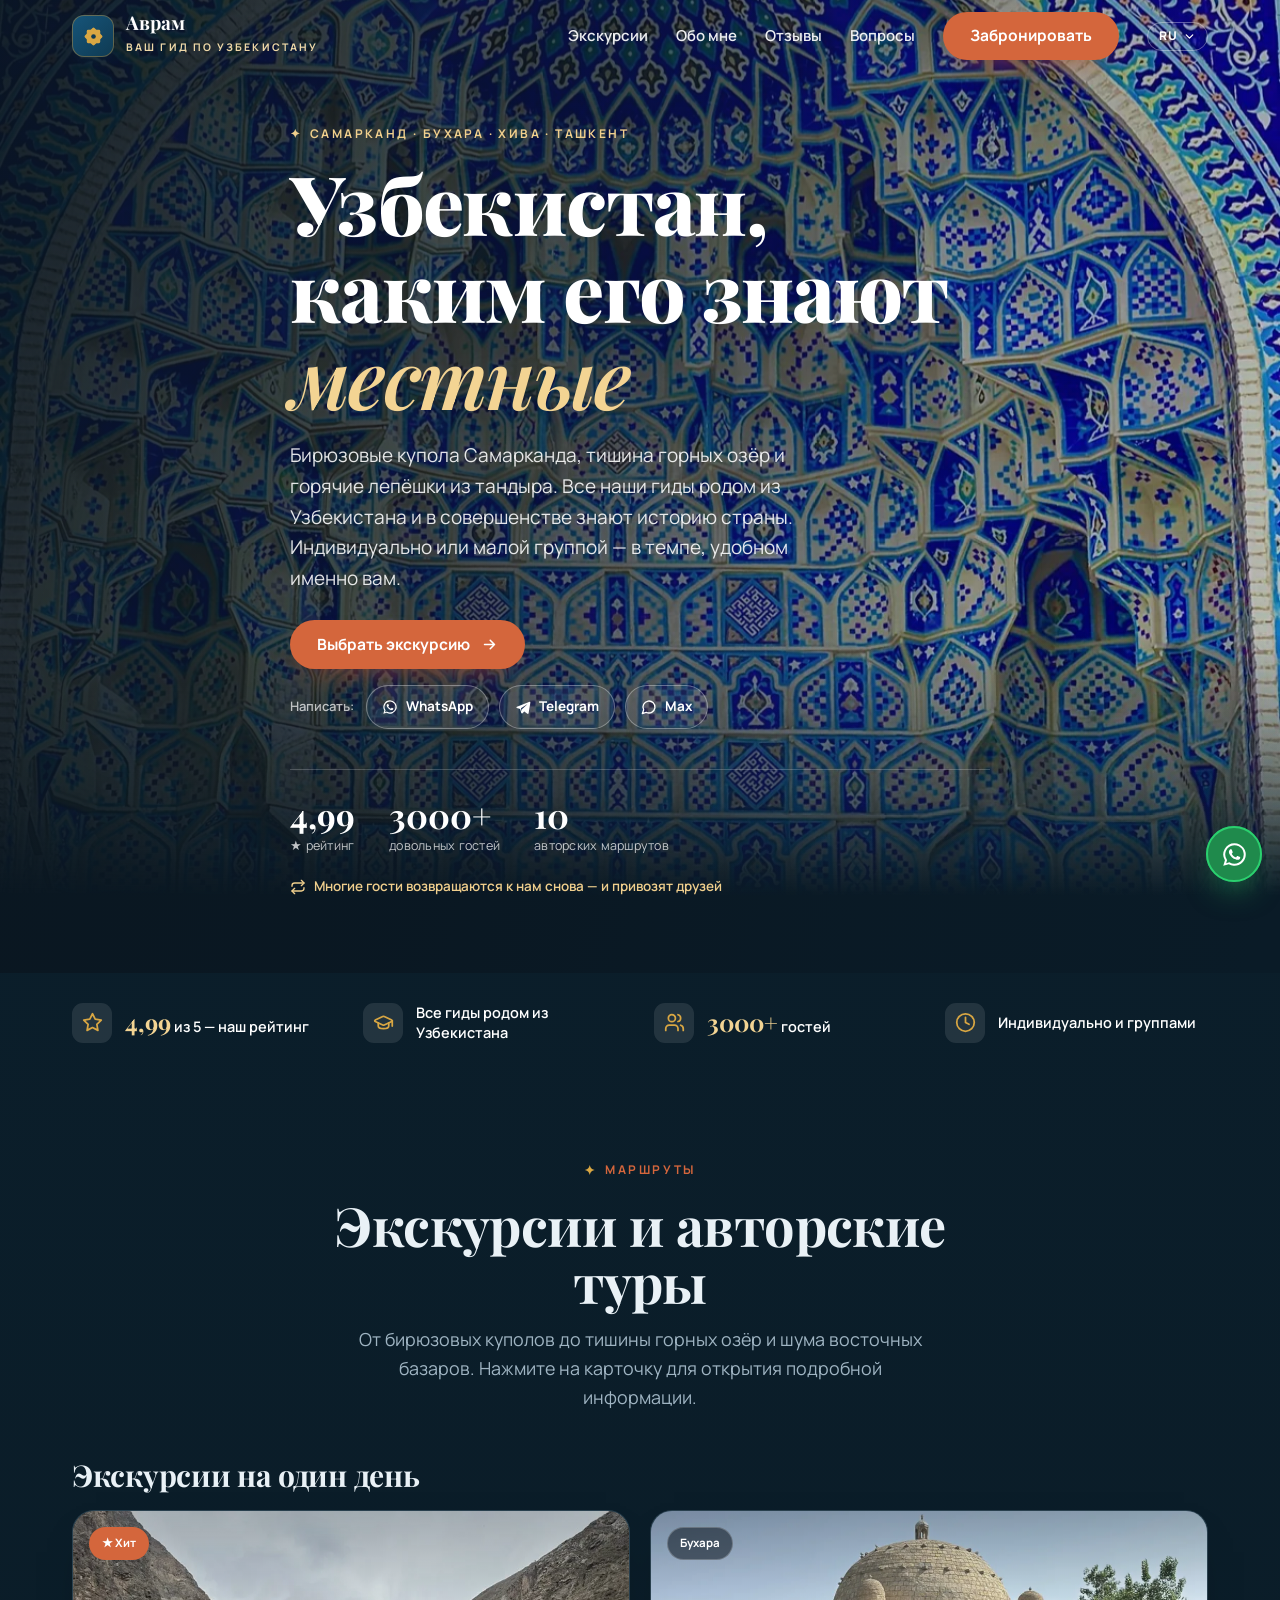
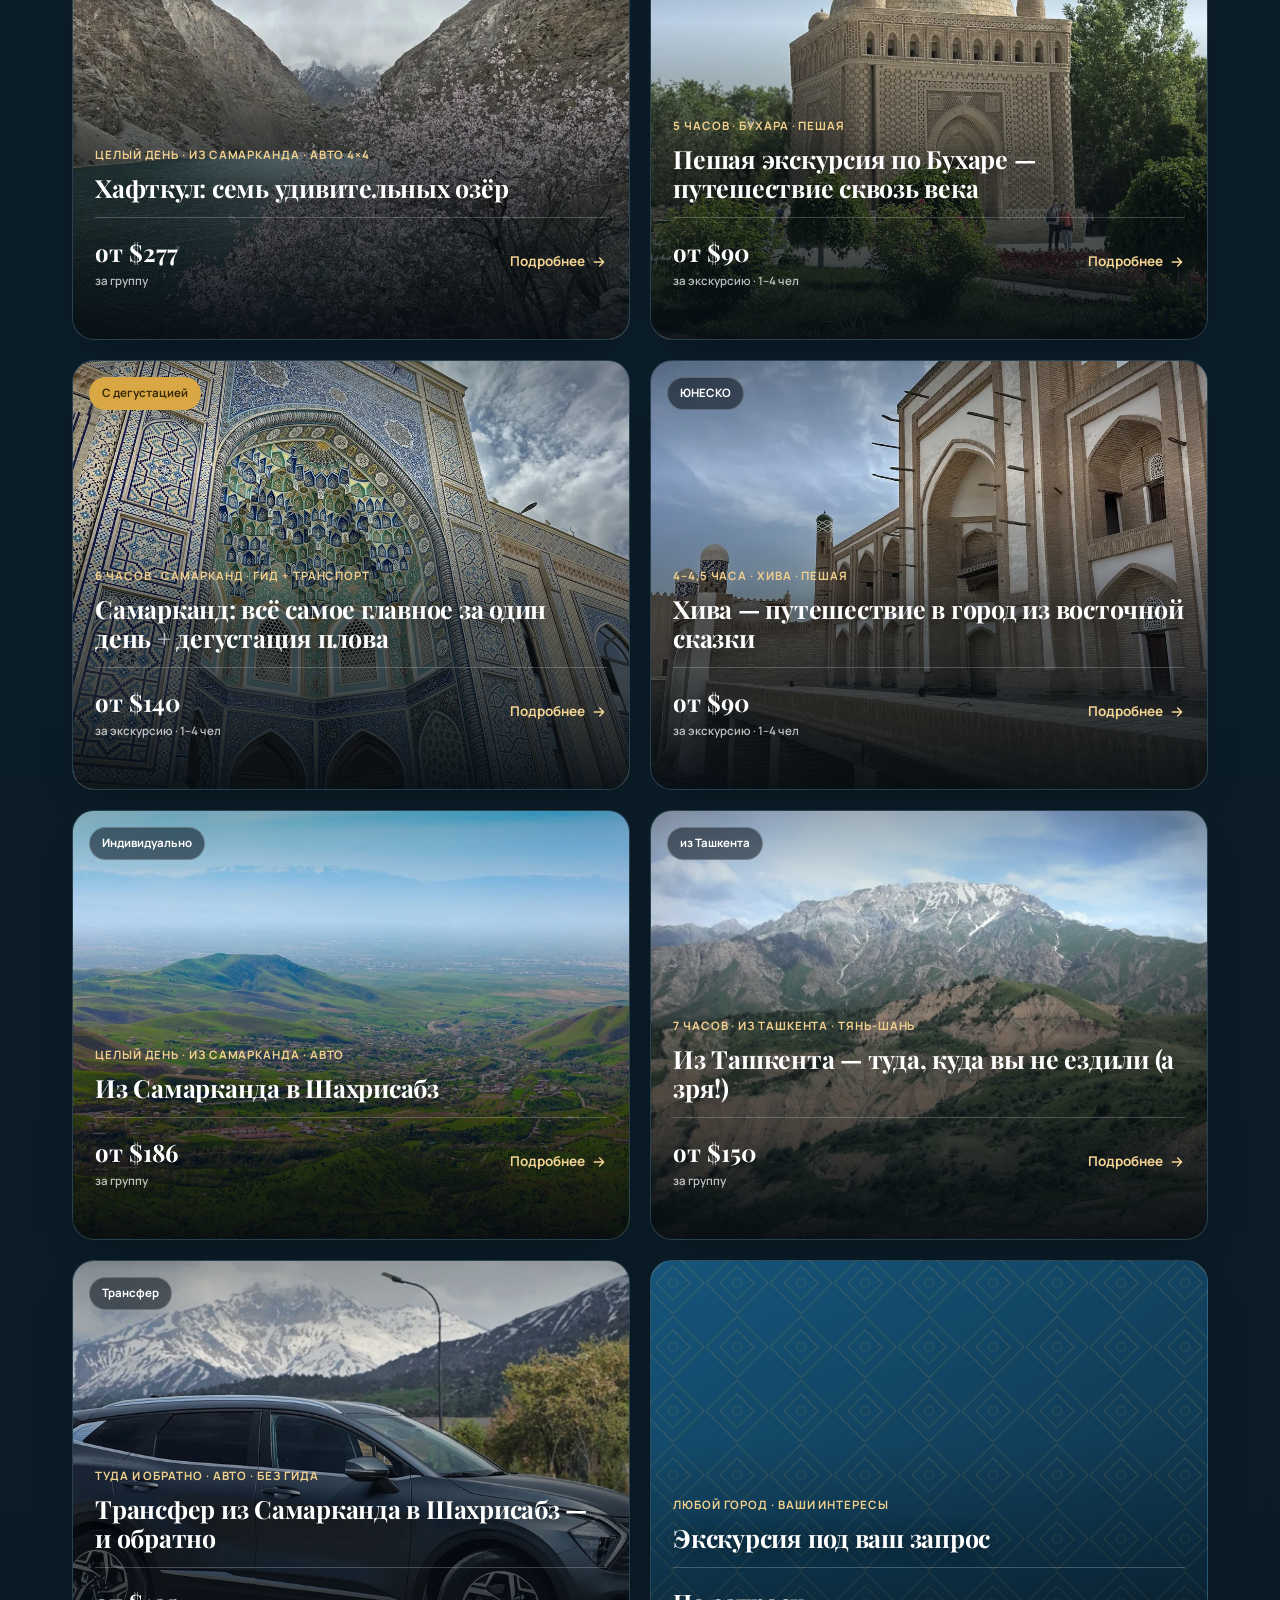
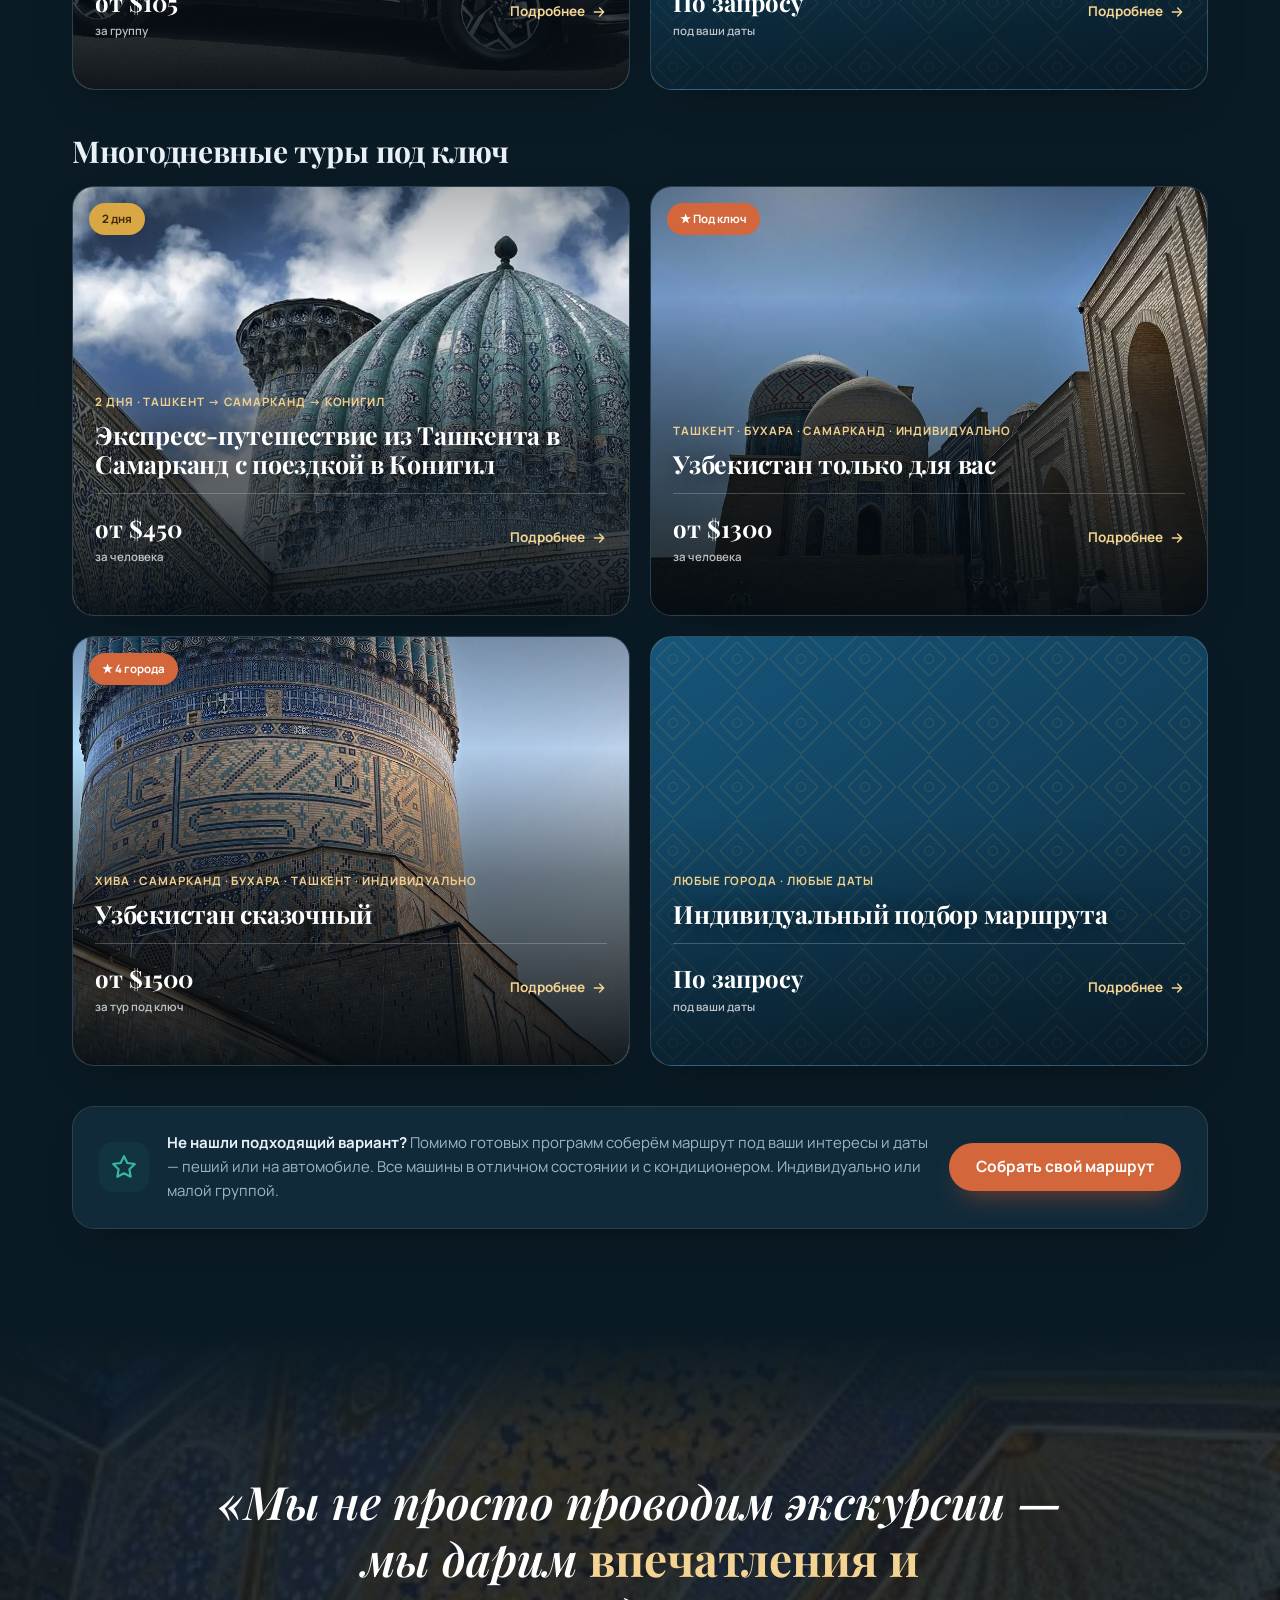
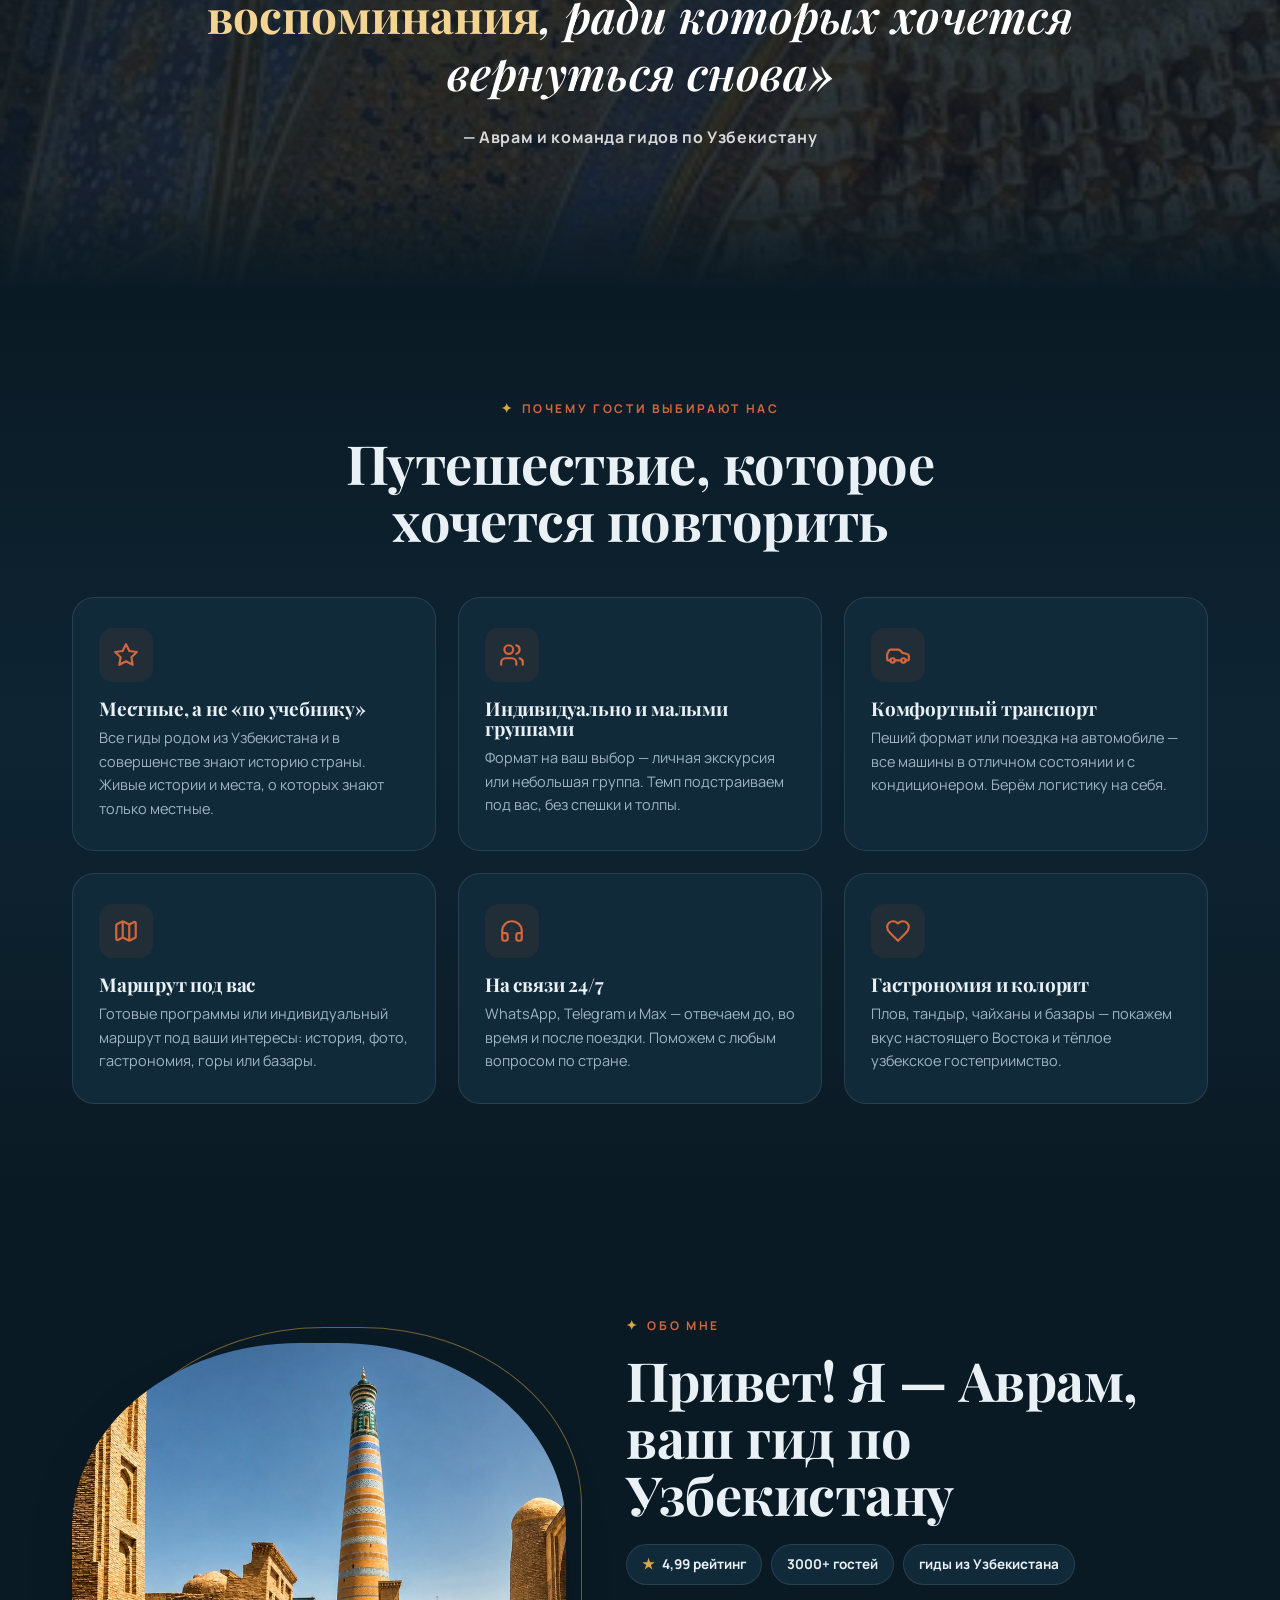
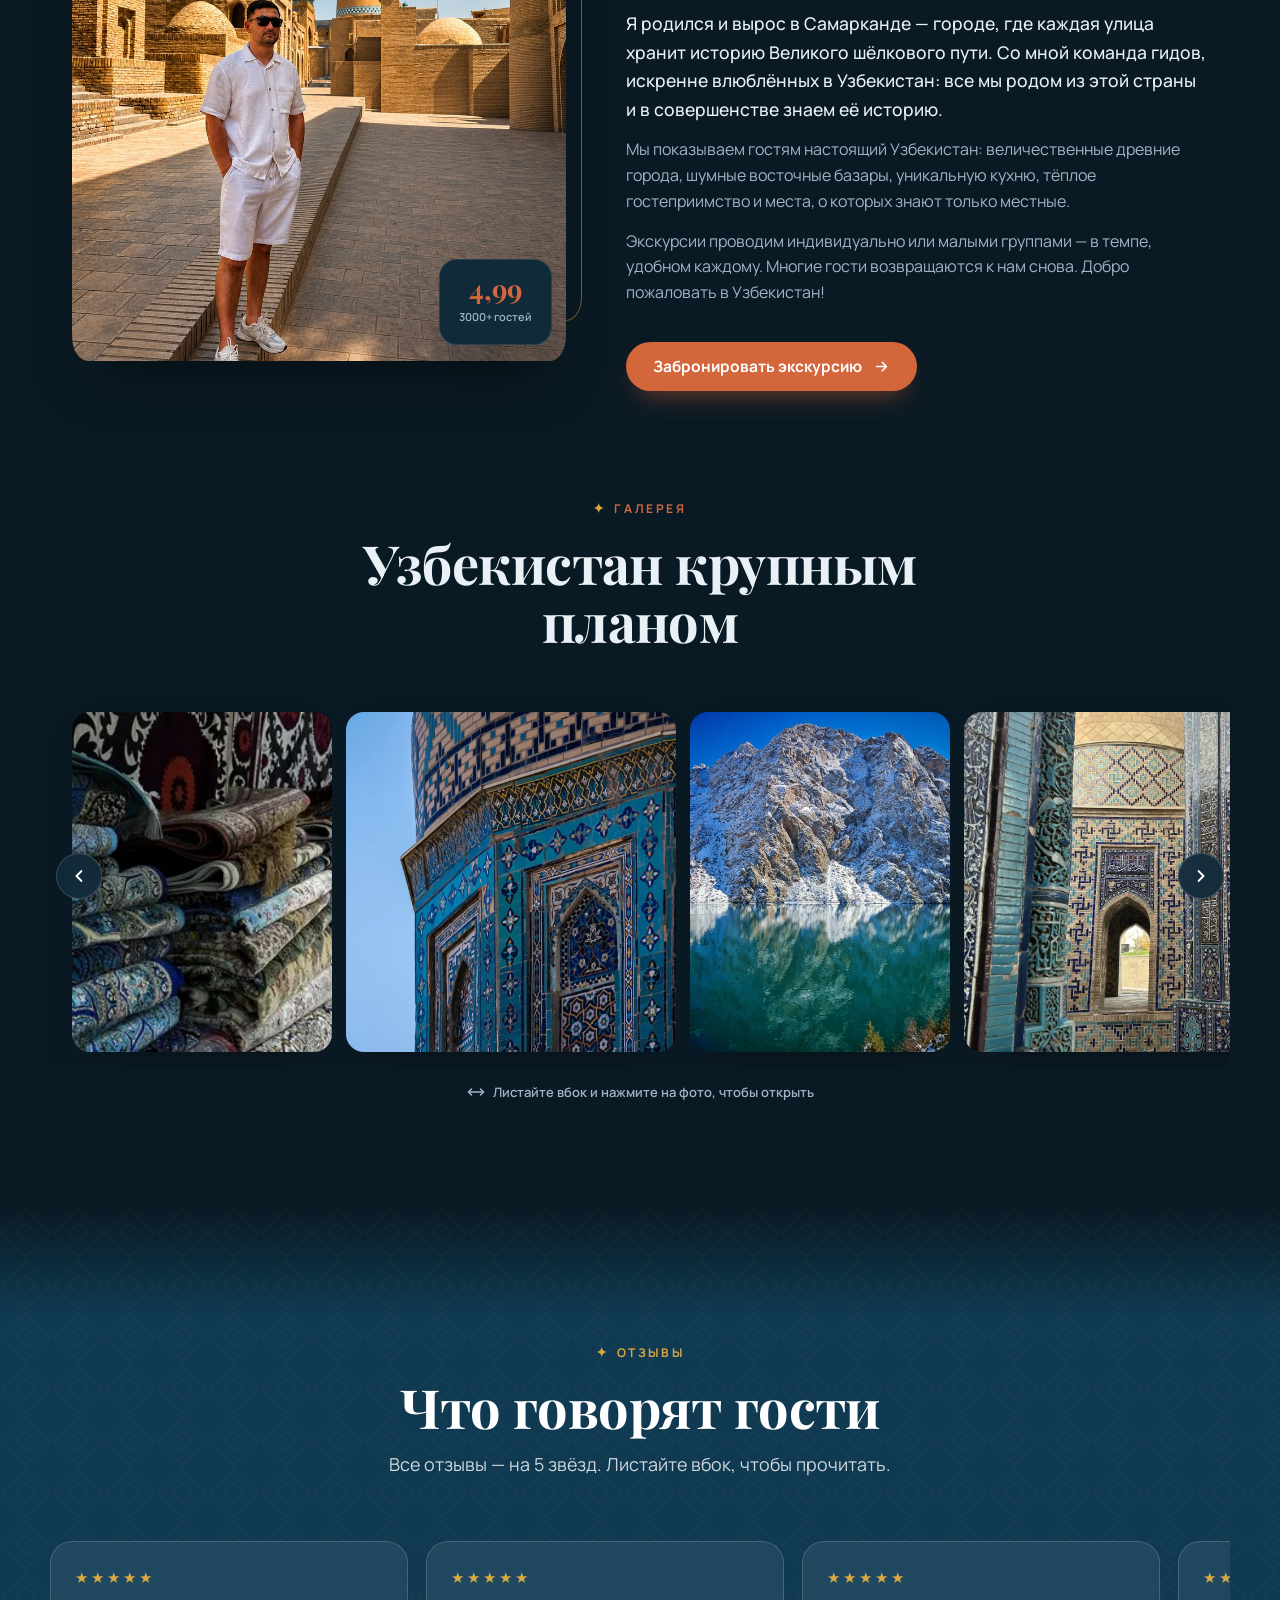
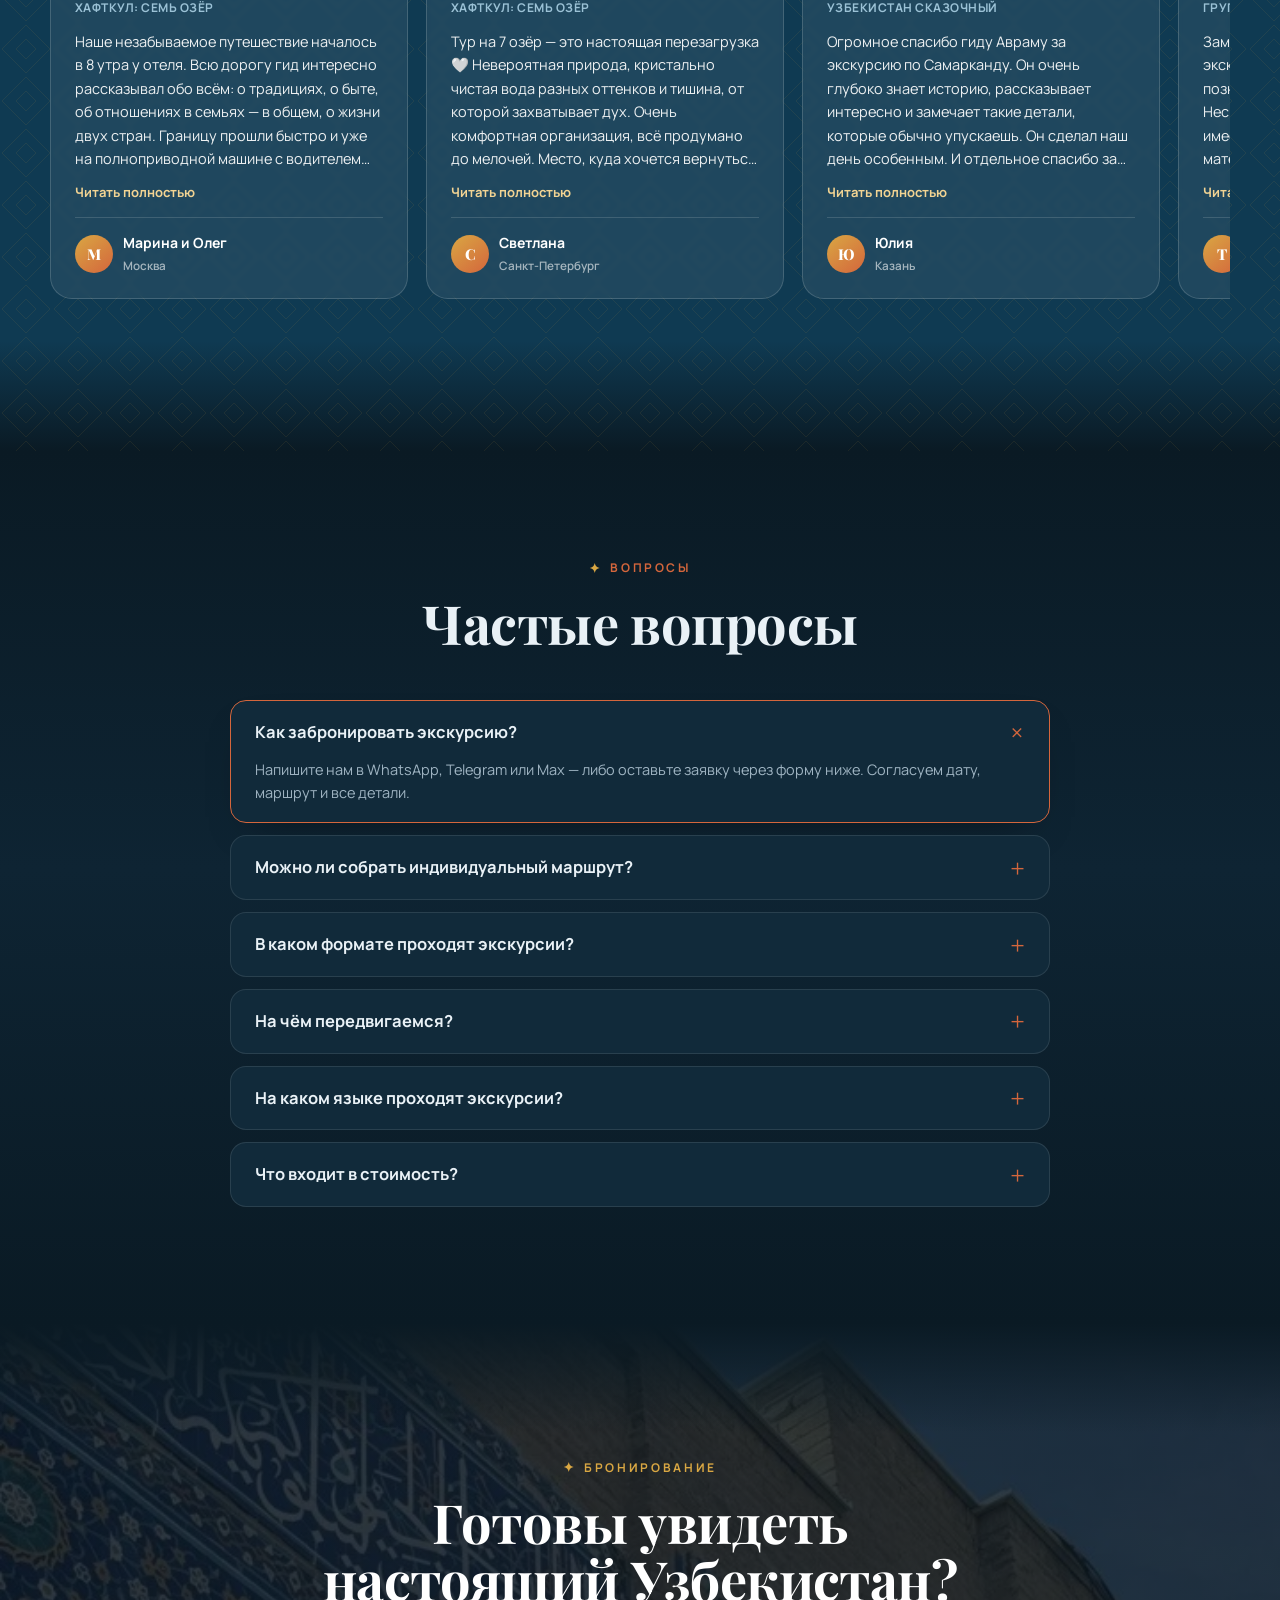
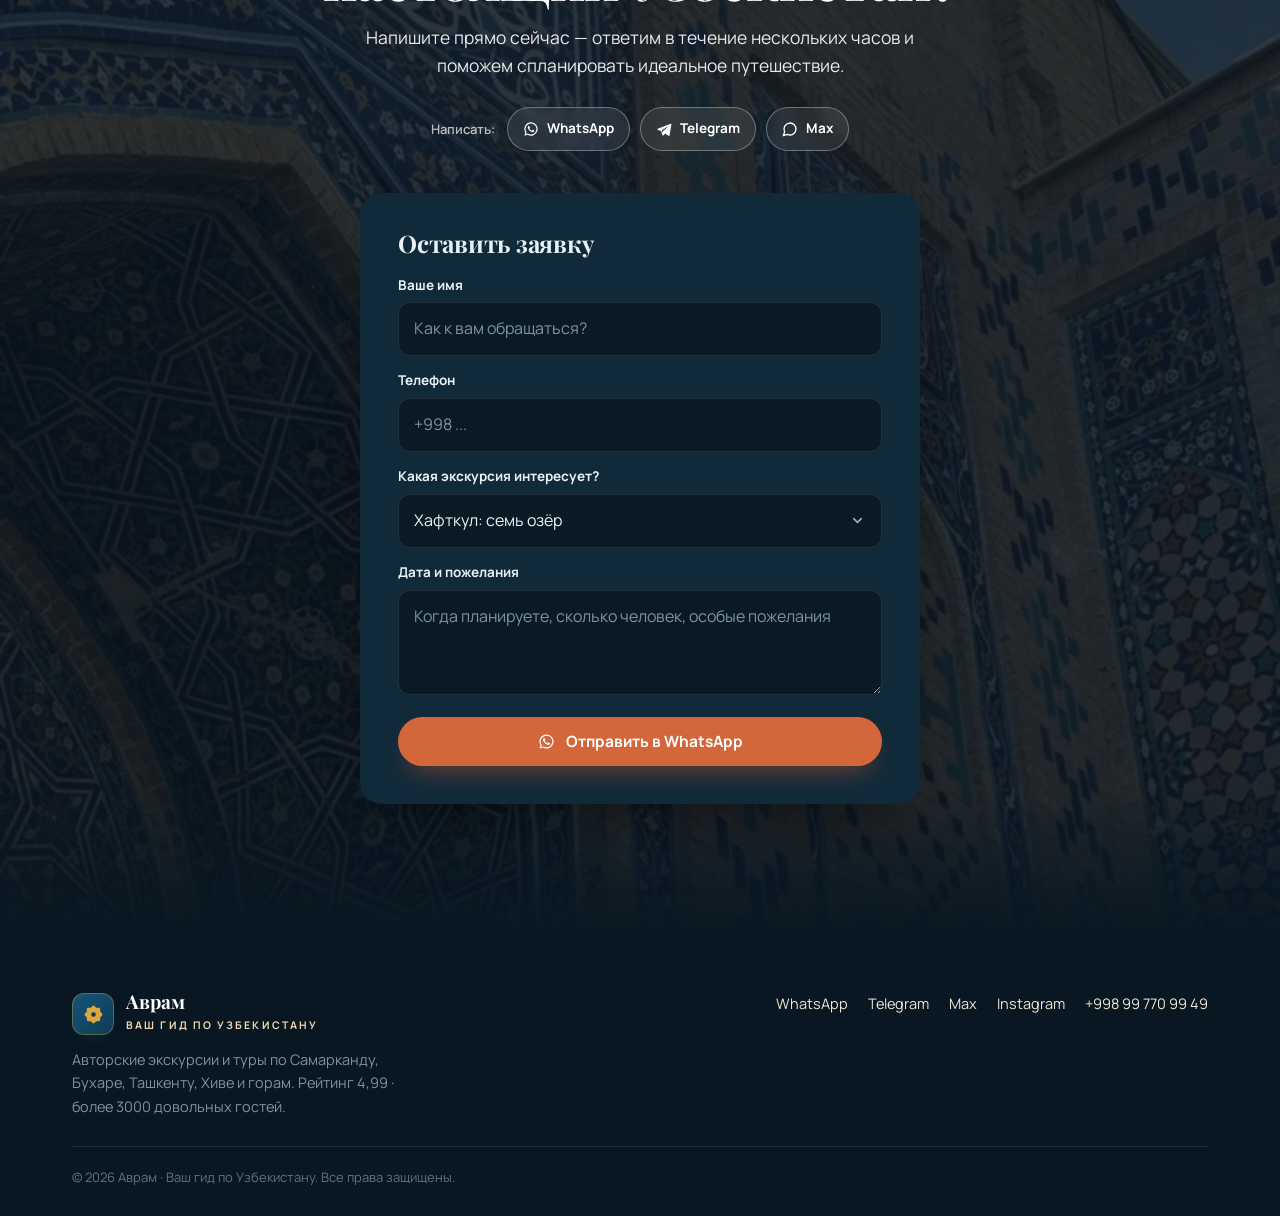
==== commit d75d529e: "fix" ====
--- a/index.html
+++ b/index.html
@@ -340,7 +340,7 @@
       <label data-i18n="formName">Ваше имя</label>
       <input type="text" name="name" autocomplete="name" placeholder="Как к вам обращаться?" data-i18n-ph="formNamePh" required>
       <label data-i18n="formPhone">Телефон</label>
-      <input type="tel" name="phone" inputmode="tel" autocomplete="tel" placeholder="+998 ..." data-i18n-ph="formPhonePh" required>
+      <input type="tel" name="phone" inputmode="tel" autocomplete="tel" maxlength="20" minlength="7" placeholder="+998 ..." data-i18n-ph="formPhonePh" required>
       <label data-i18n="formTourQ">Какая экскурсия интересует?</label>
       <select name="tour" id="formTour">
         <option data-i18n="opt_haftkul">Хафткул: семь озёр</option>
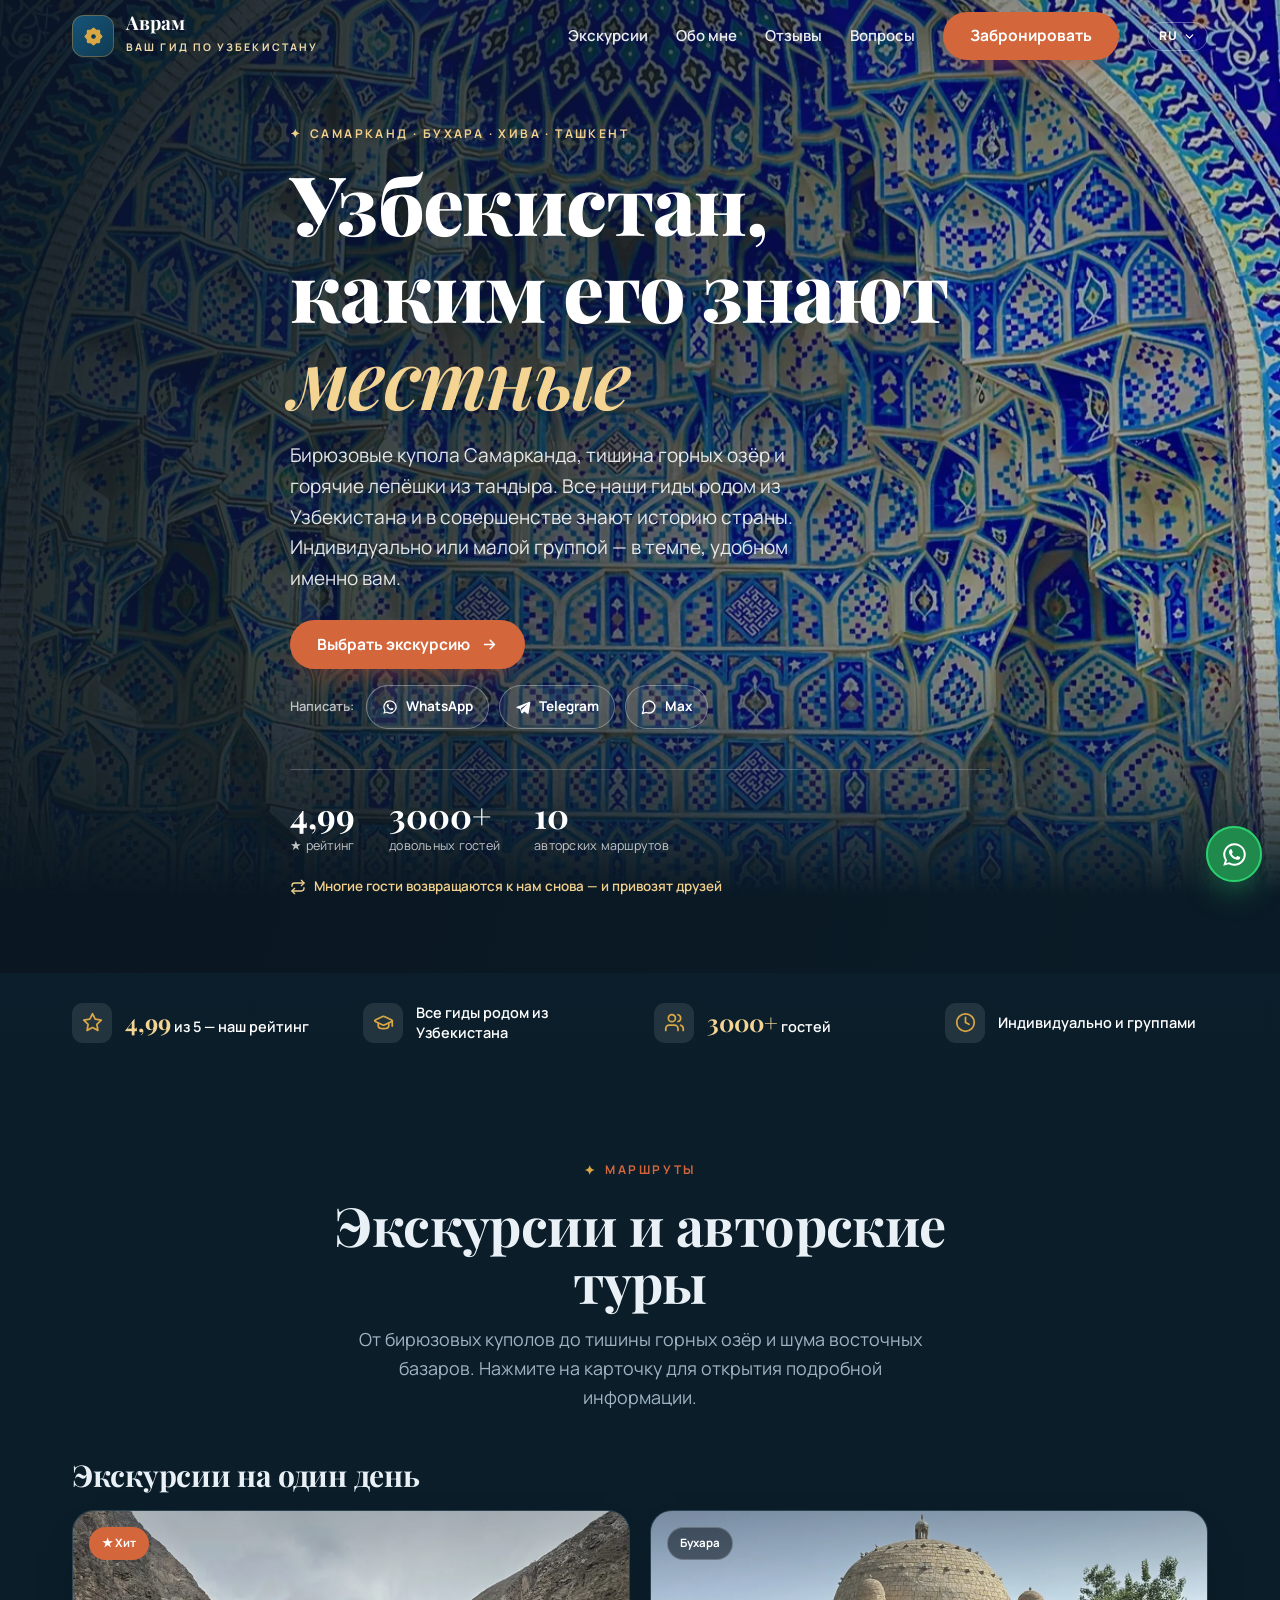
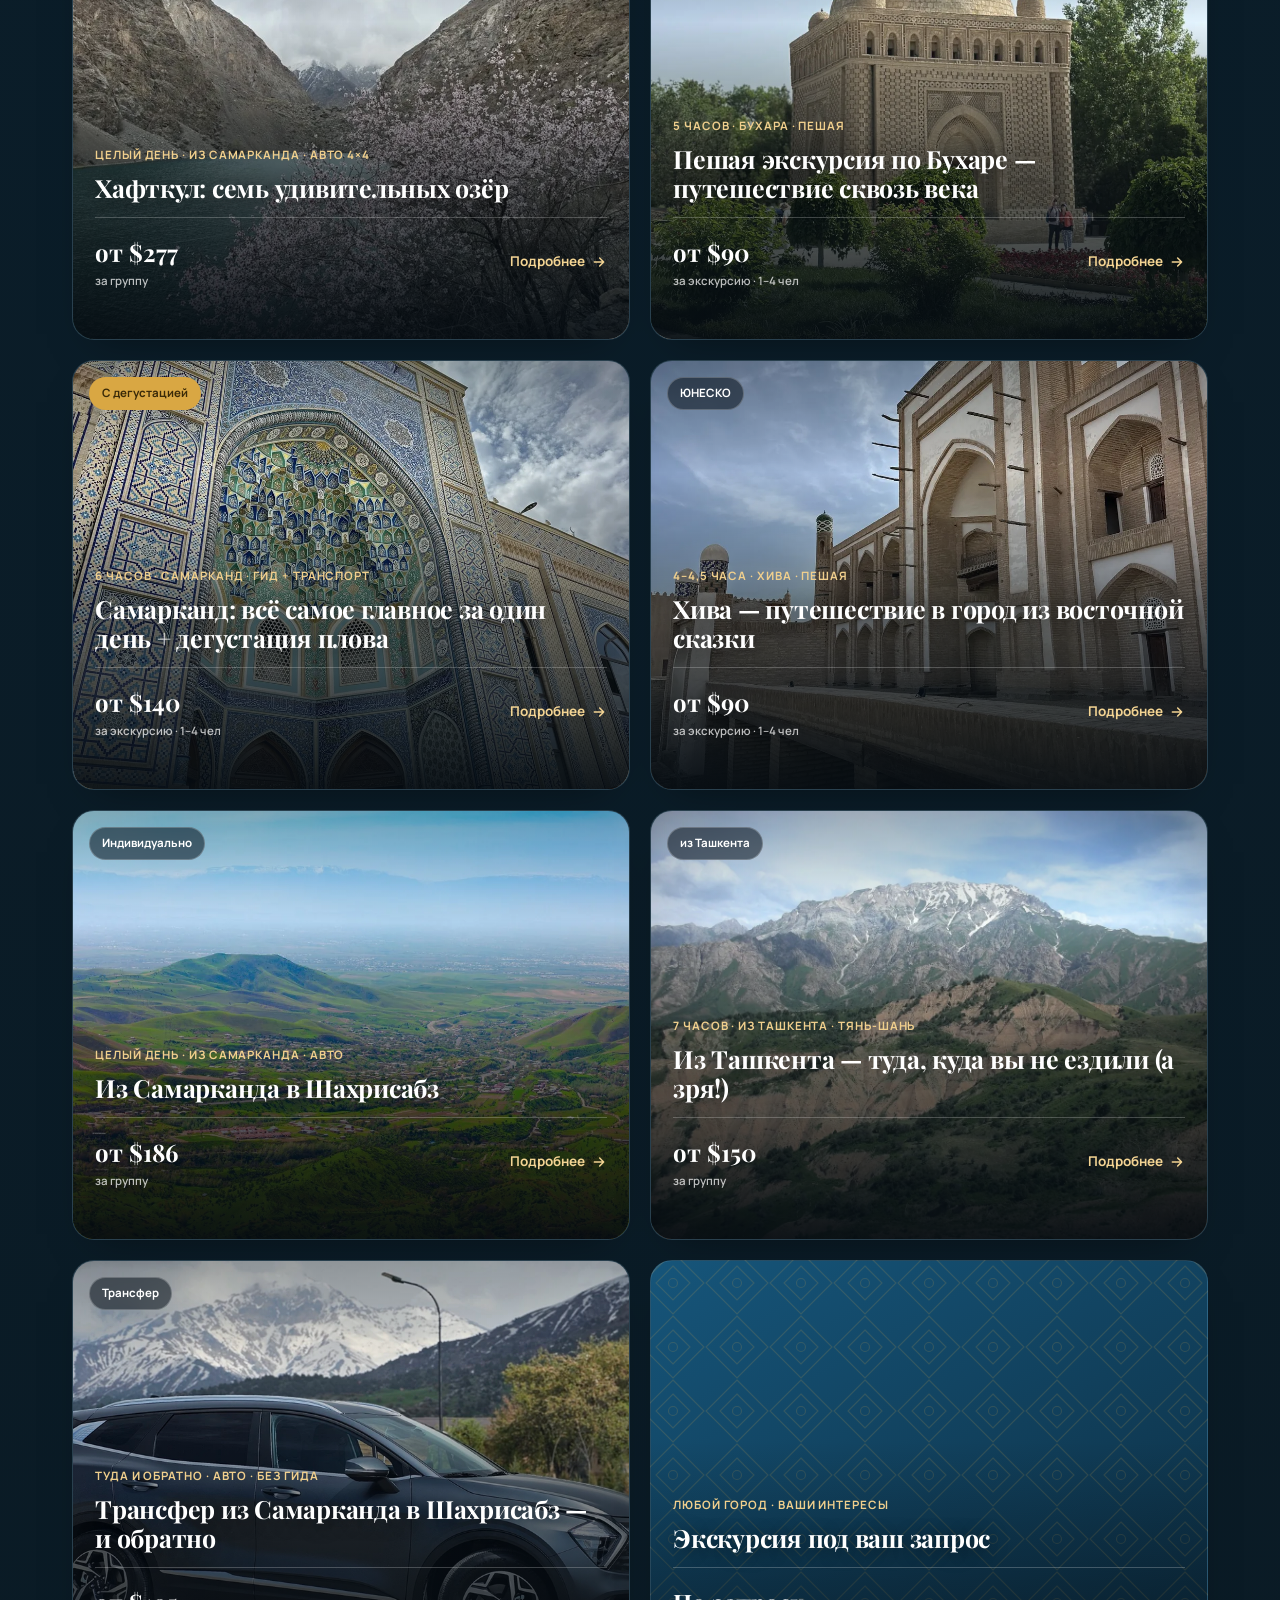
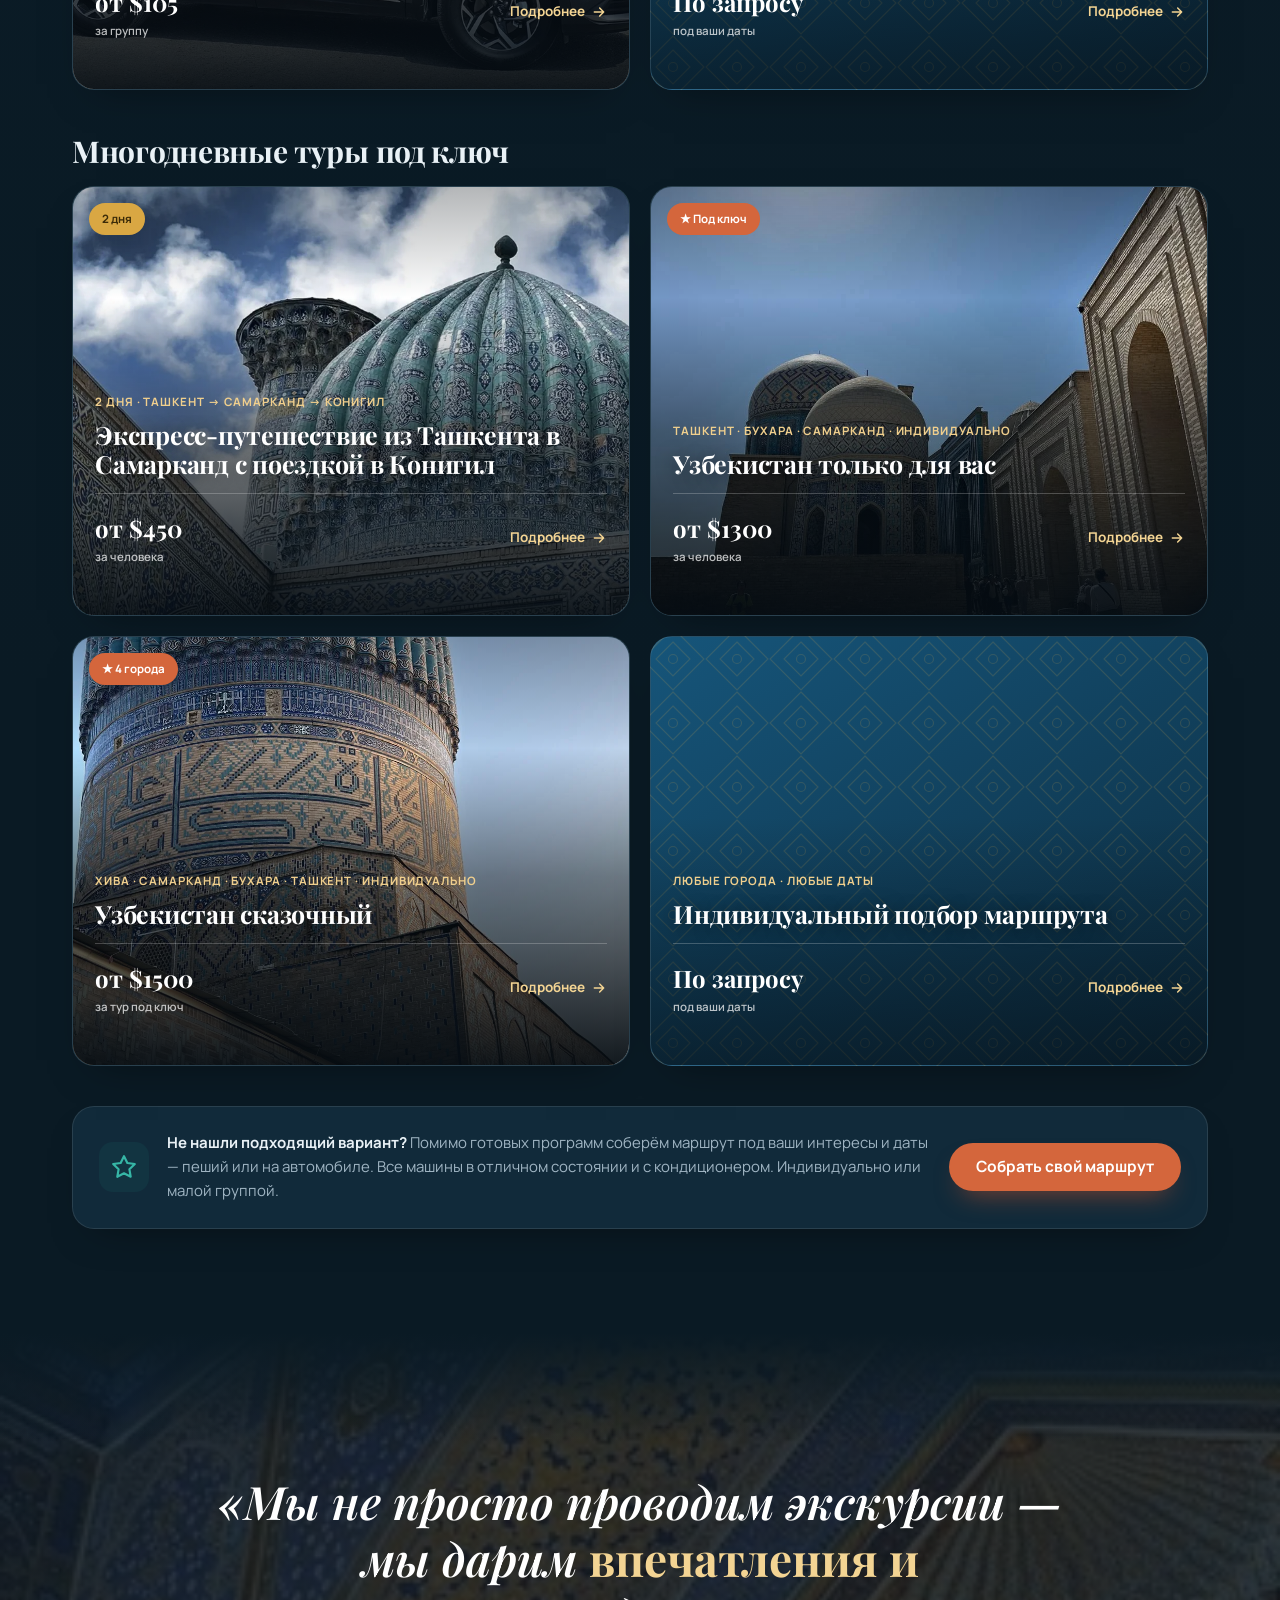
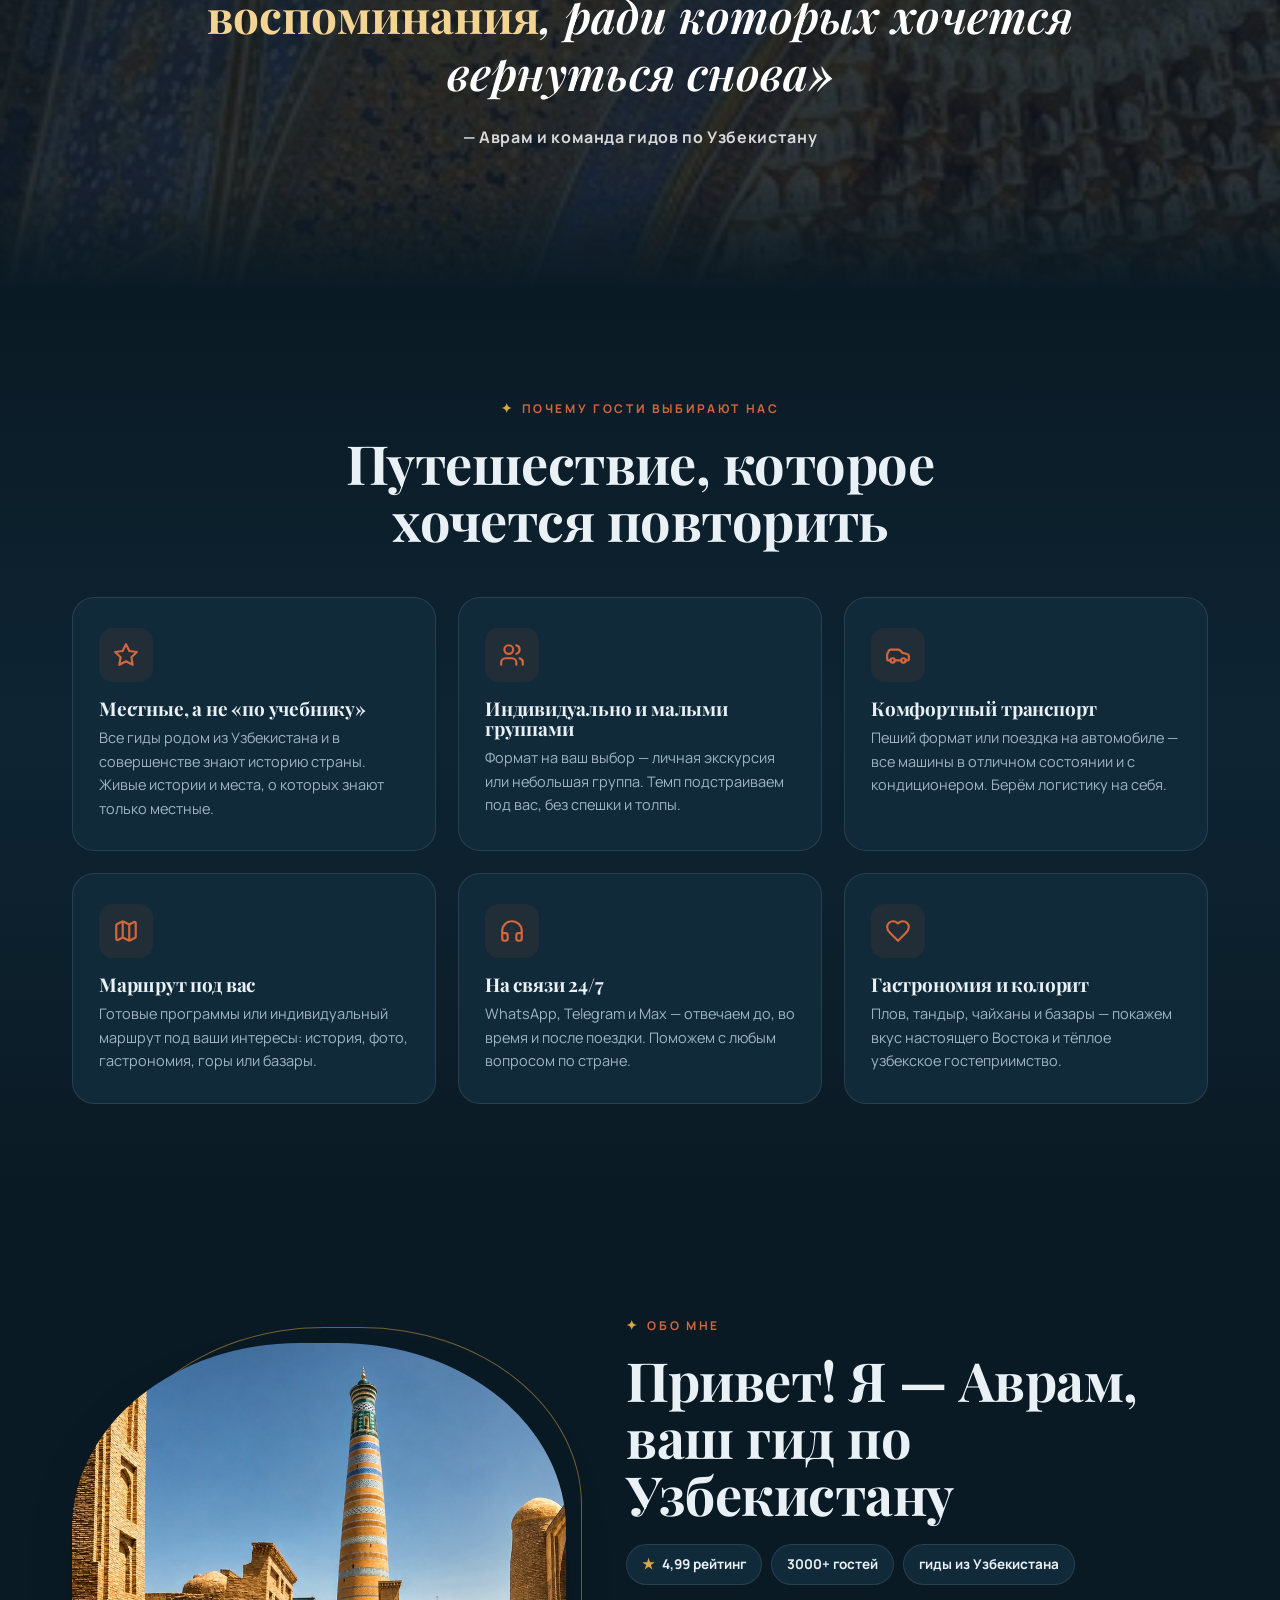
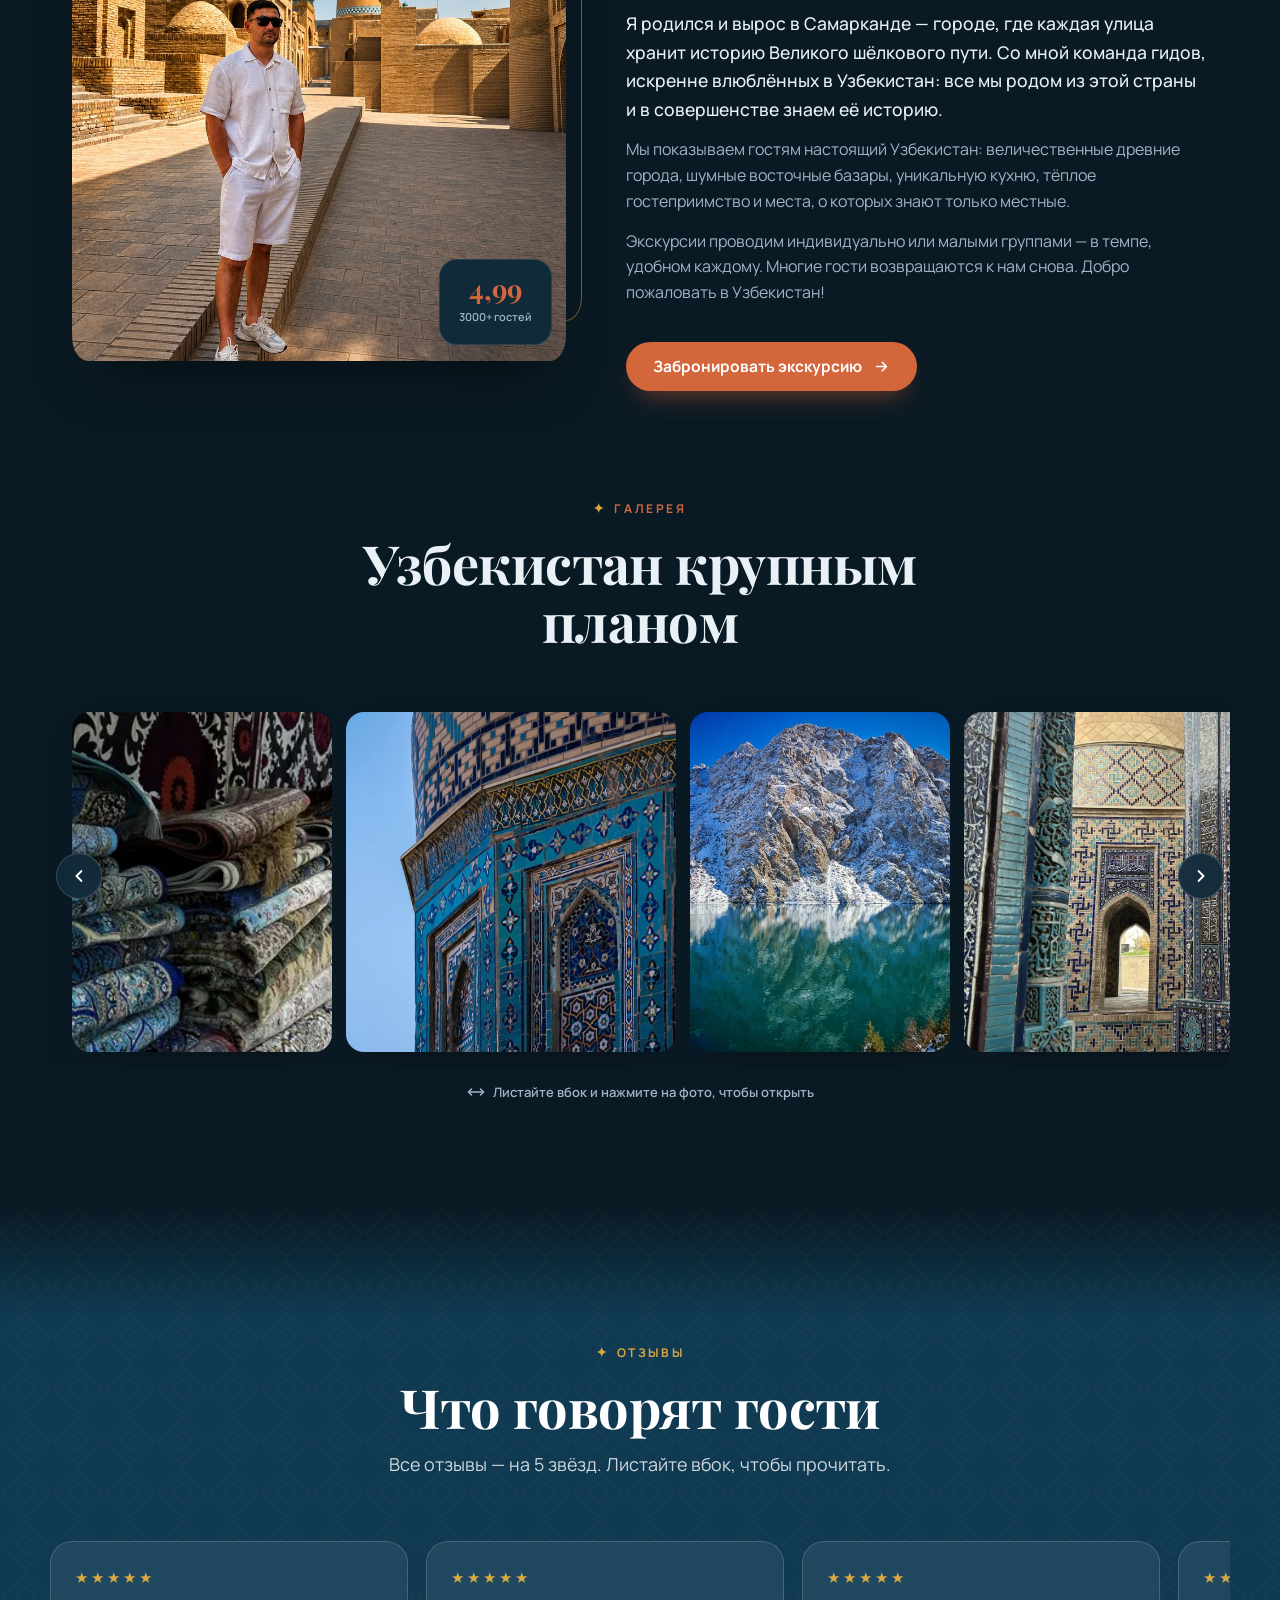
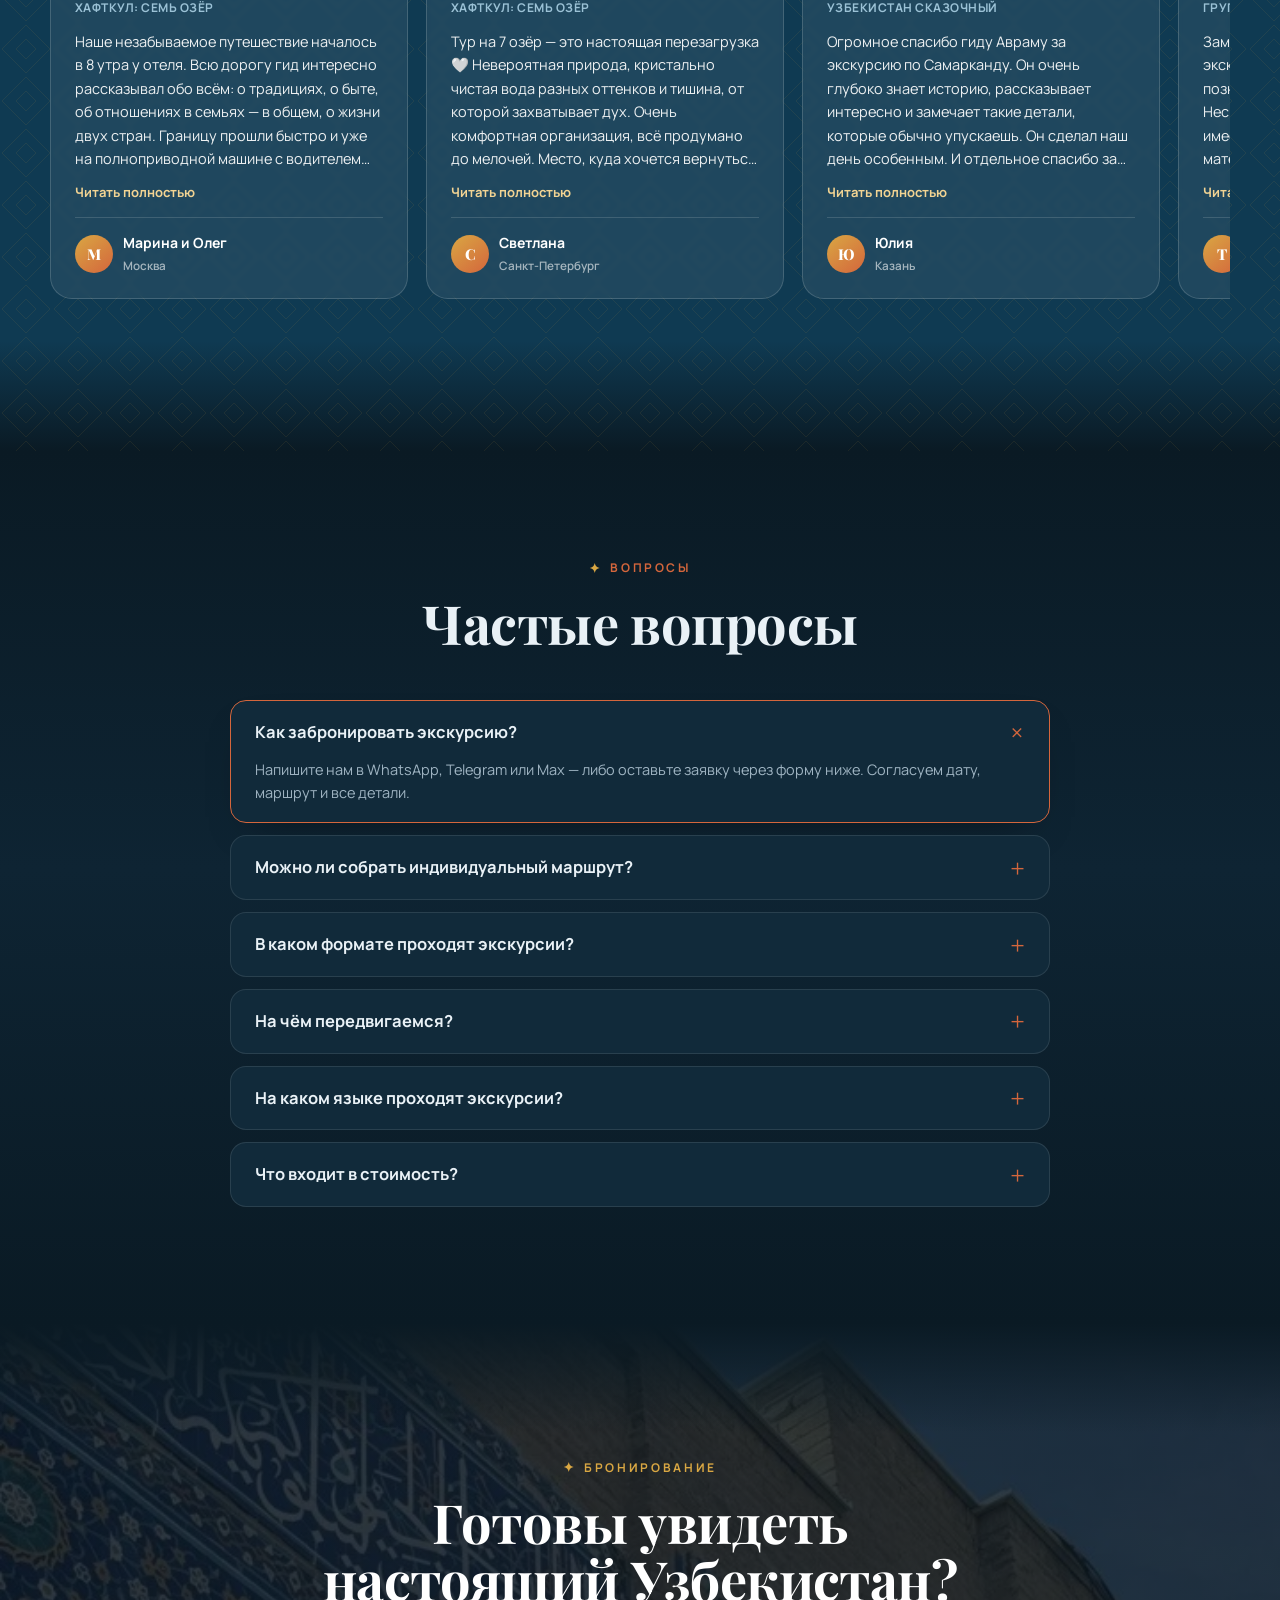
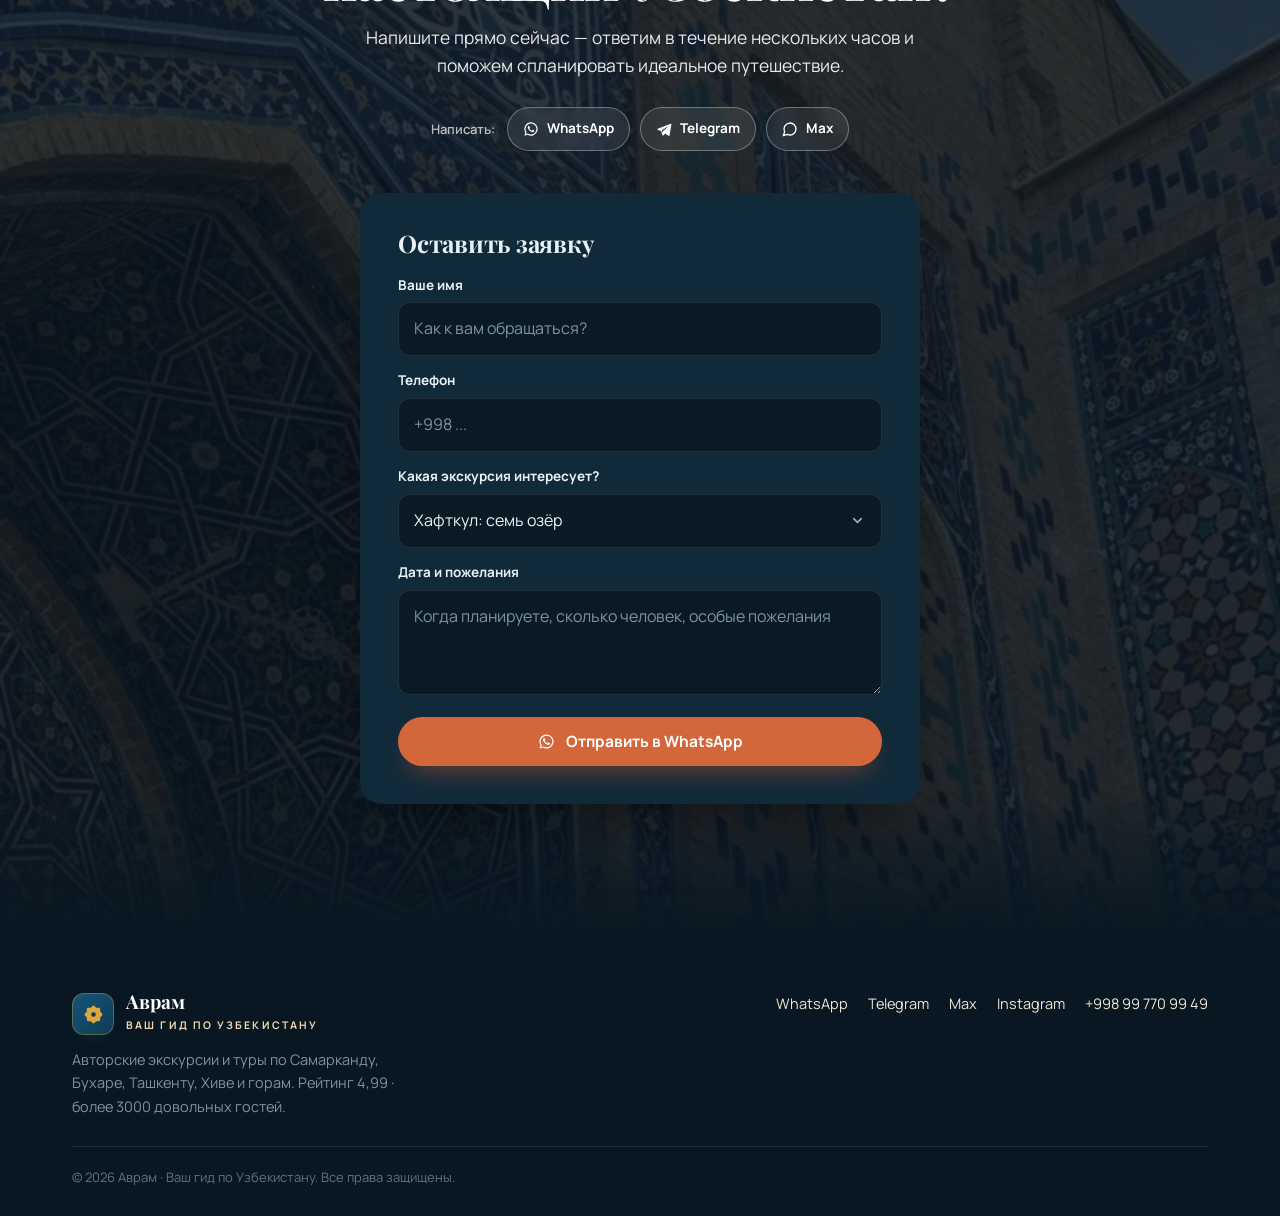
==== commit d4ed2b3b: "some optimizations" ====
--- a/index.html
+++ b/index.html
@@ -16,9 +16,9 @@
 <meta property="og:url" content="https://guide-avram.com/">
 <meta property="og:title" content="Узбекистан с местными гидами · авторские экскурсии и туры">
 <meta property="og:description" content="Самарканд, Бухара, Хива и горные озёра без толпы и спешки. Индивидуально или малой группой.">
-<meta property="og:image" content="https://guide-avram.com/img/hero-tile.jpg">
-<meta property="og:image:width" content="1201">
-<meta property="og:image:height" content="676">
+<meta property="og:image" content="https://guide-avram.com/img/og-cover.jpg">
+<meta property="og:image:width" content="1200">
+<meta property="og:image:height" content="630">
 <meta property="og:image:alt" content="Бирюзовые купола Самарканда">
 <meta property="og:locale" content="ru_RU">
 <meta property="og:locale:alternate" content="en_US">
@@ -26,7 +26,7 @@
 <meta name="twitter:card" content="summary_large_image">
 <meta name="twitter:title" content="Узбекистан с местными гидами · авторские экскурсии и туры">
 <meta name="twitter:description" content="Самарканд, Бухара, Хива и горные озёра без толпы и спешки. Индивидуально или малой группой.">
-<meta name="twitter:image" content="https://guide-avram.com/img/hero-tile.jpg">
+<meta name="twitter:image" content="https://guide-avram.com/img/og-cover.jpg">
 
 <!-- Yandex.Metrika counter -->
 <script type="text/javascript">
--- a/styles.css
+++ b/styles.css
@@ -184,7 +184,7 @@
     border:1px solid var(--line);border-radius:var(--r);overflow:hidden;color:#fff;background:var(--paper);
     box-shadow:var(--shadow-soft);transition:transform .4s cubic-bezier(.2,.8,.2,1),box-shadow .4s}
   .tcard:hover{transform:translateY(-6px);box-shadow:var(--shadow)}
-  .tcard .im{position:absolute;inset:0;background-size:cover;background-position:center;transition:transform .9s cubic-bezier(.2,.8,.2,1)}
+  .tcard .im{position:absolute;inset:0;width:100%;height:100%;object-fit:cover;object-position:center;display:block;transition:transform .9s cubic-bezier(.2,.8,.2,1)}
   .tcard:hover .im{transform:scale(1.07)}
   .tcard .grad{position:absolute;inset:0;background:linear-gradient(180deg,rgba(7,15,21,.3) 0%,rgba(7,15,21,0) 26%,rgba(7,15,21,.5) 56%,rgba(5,12,18,.94) 100%)}
   .tcard .tags{position:absolute;left:16px;top:16px;display:flex;gap:7px;flex-wrap:wrap;z-index:3}
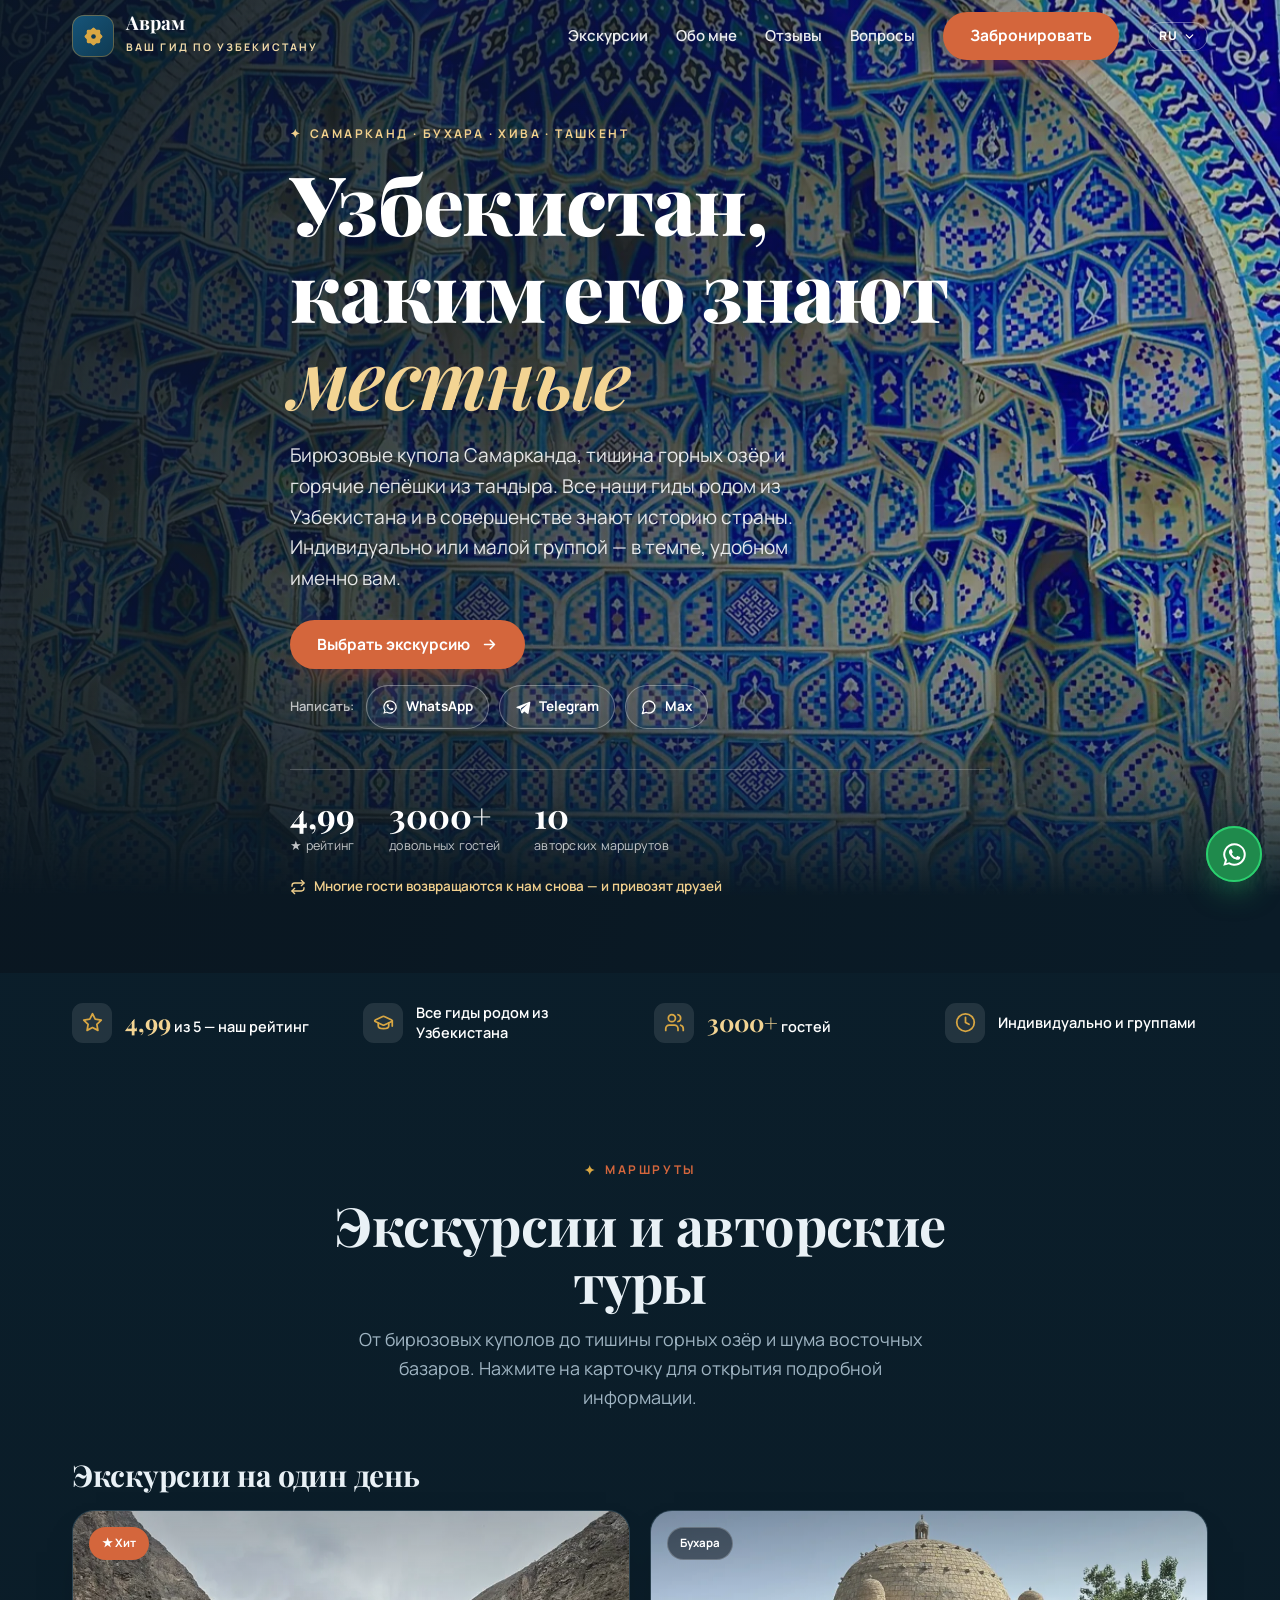
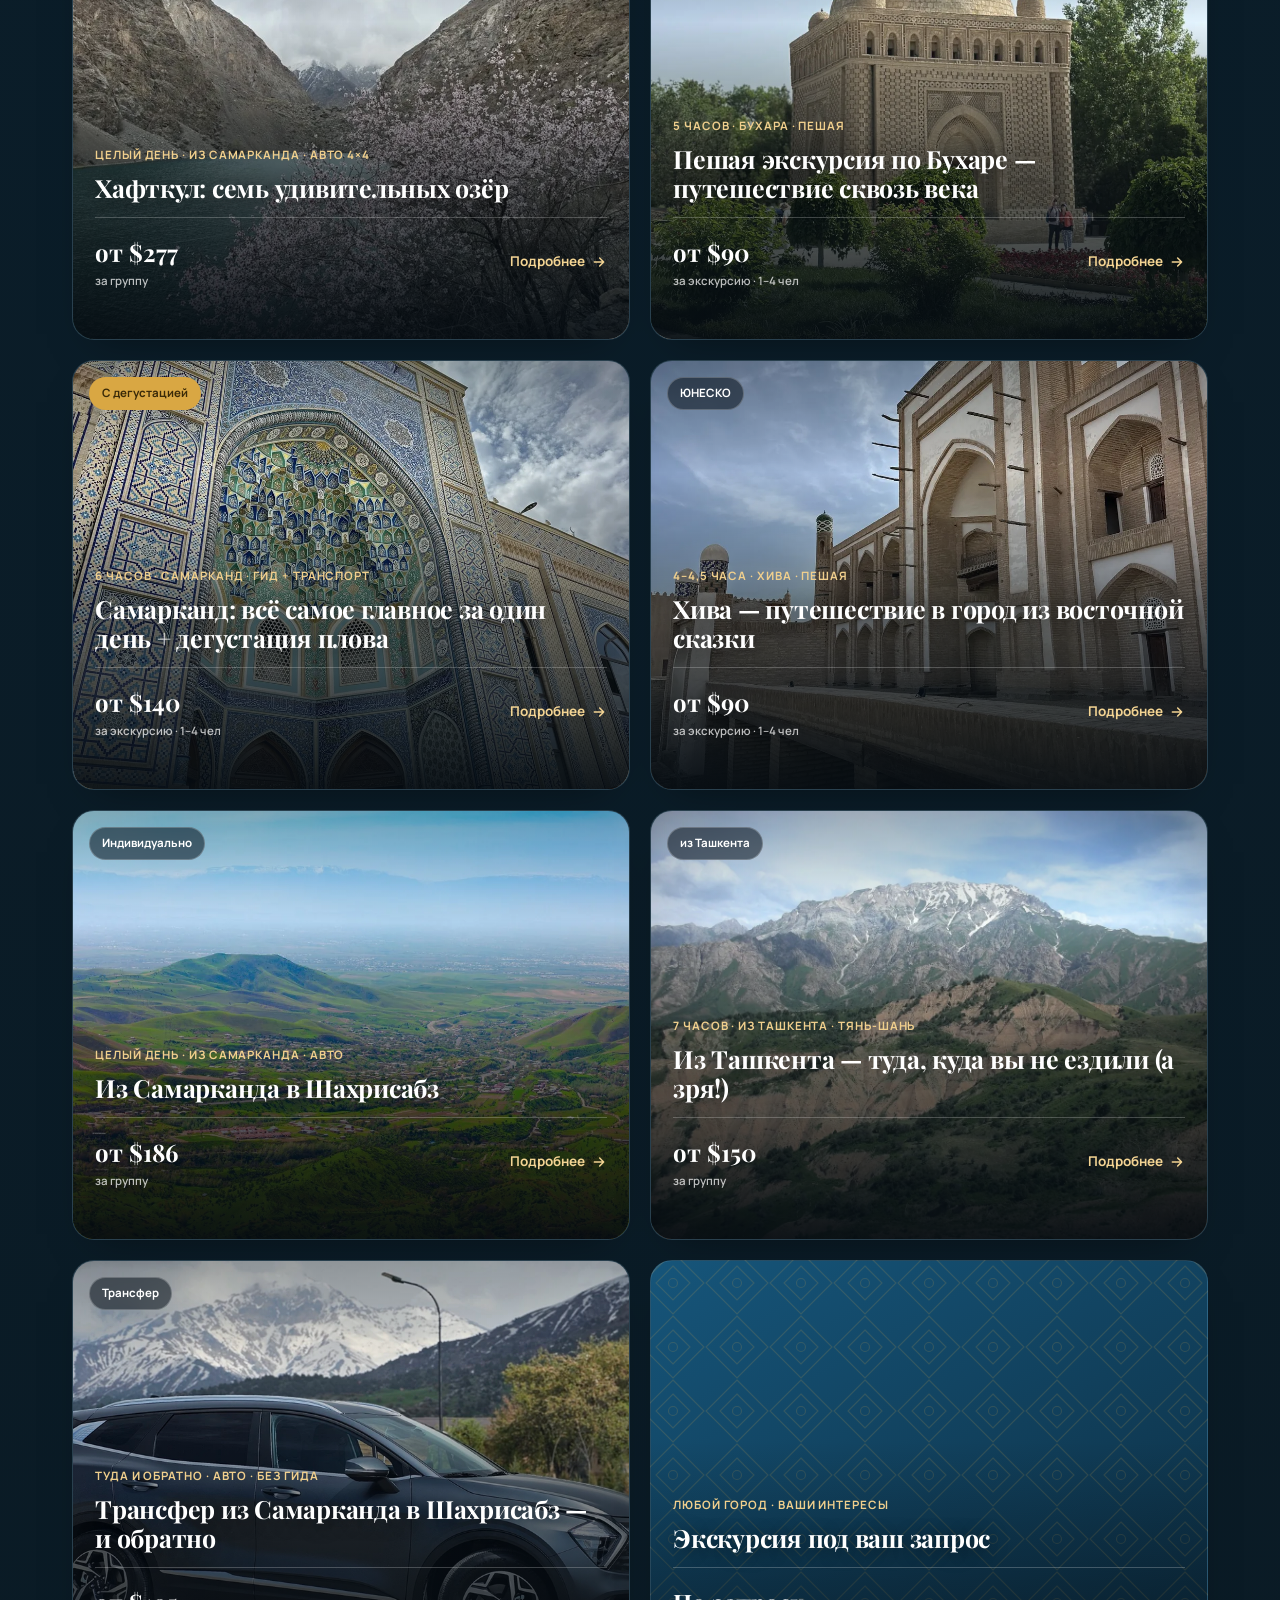
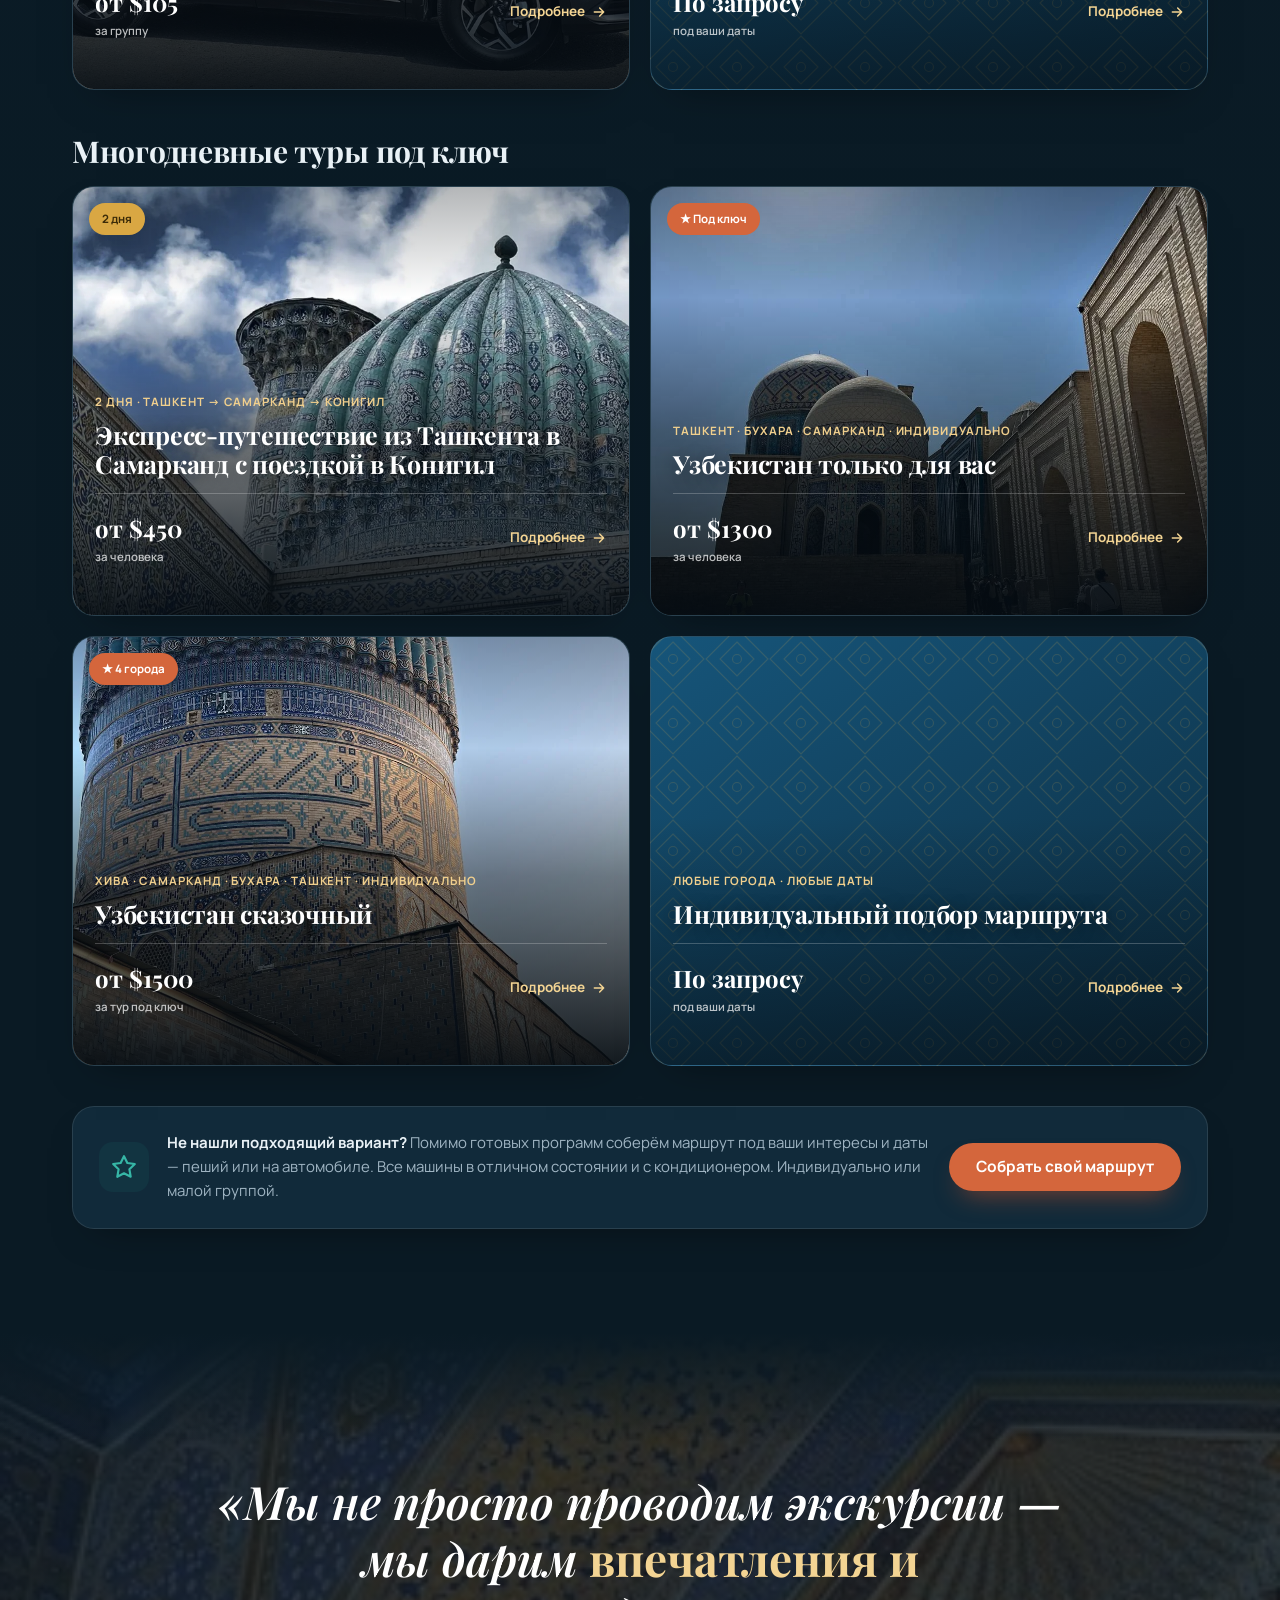
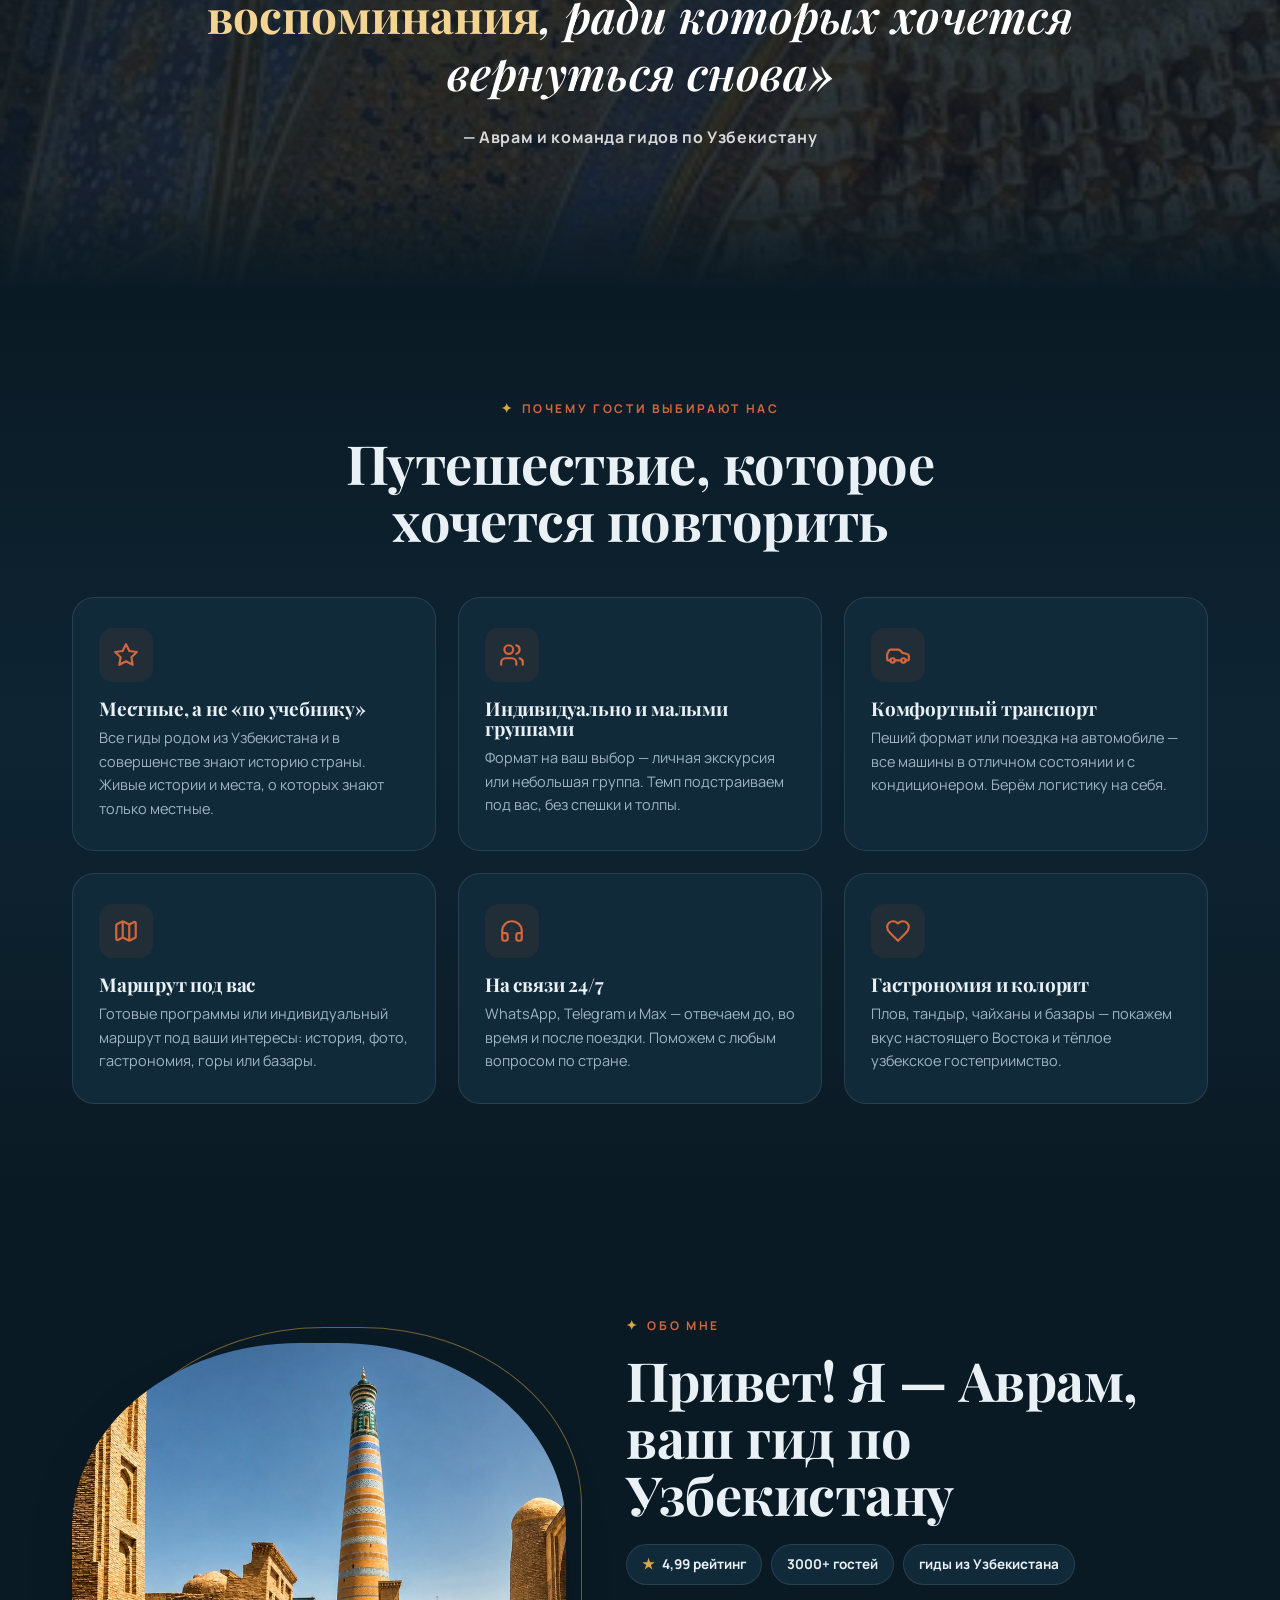
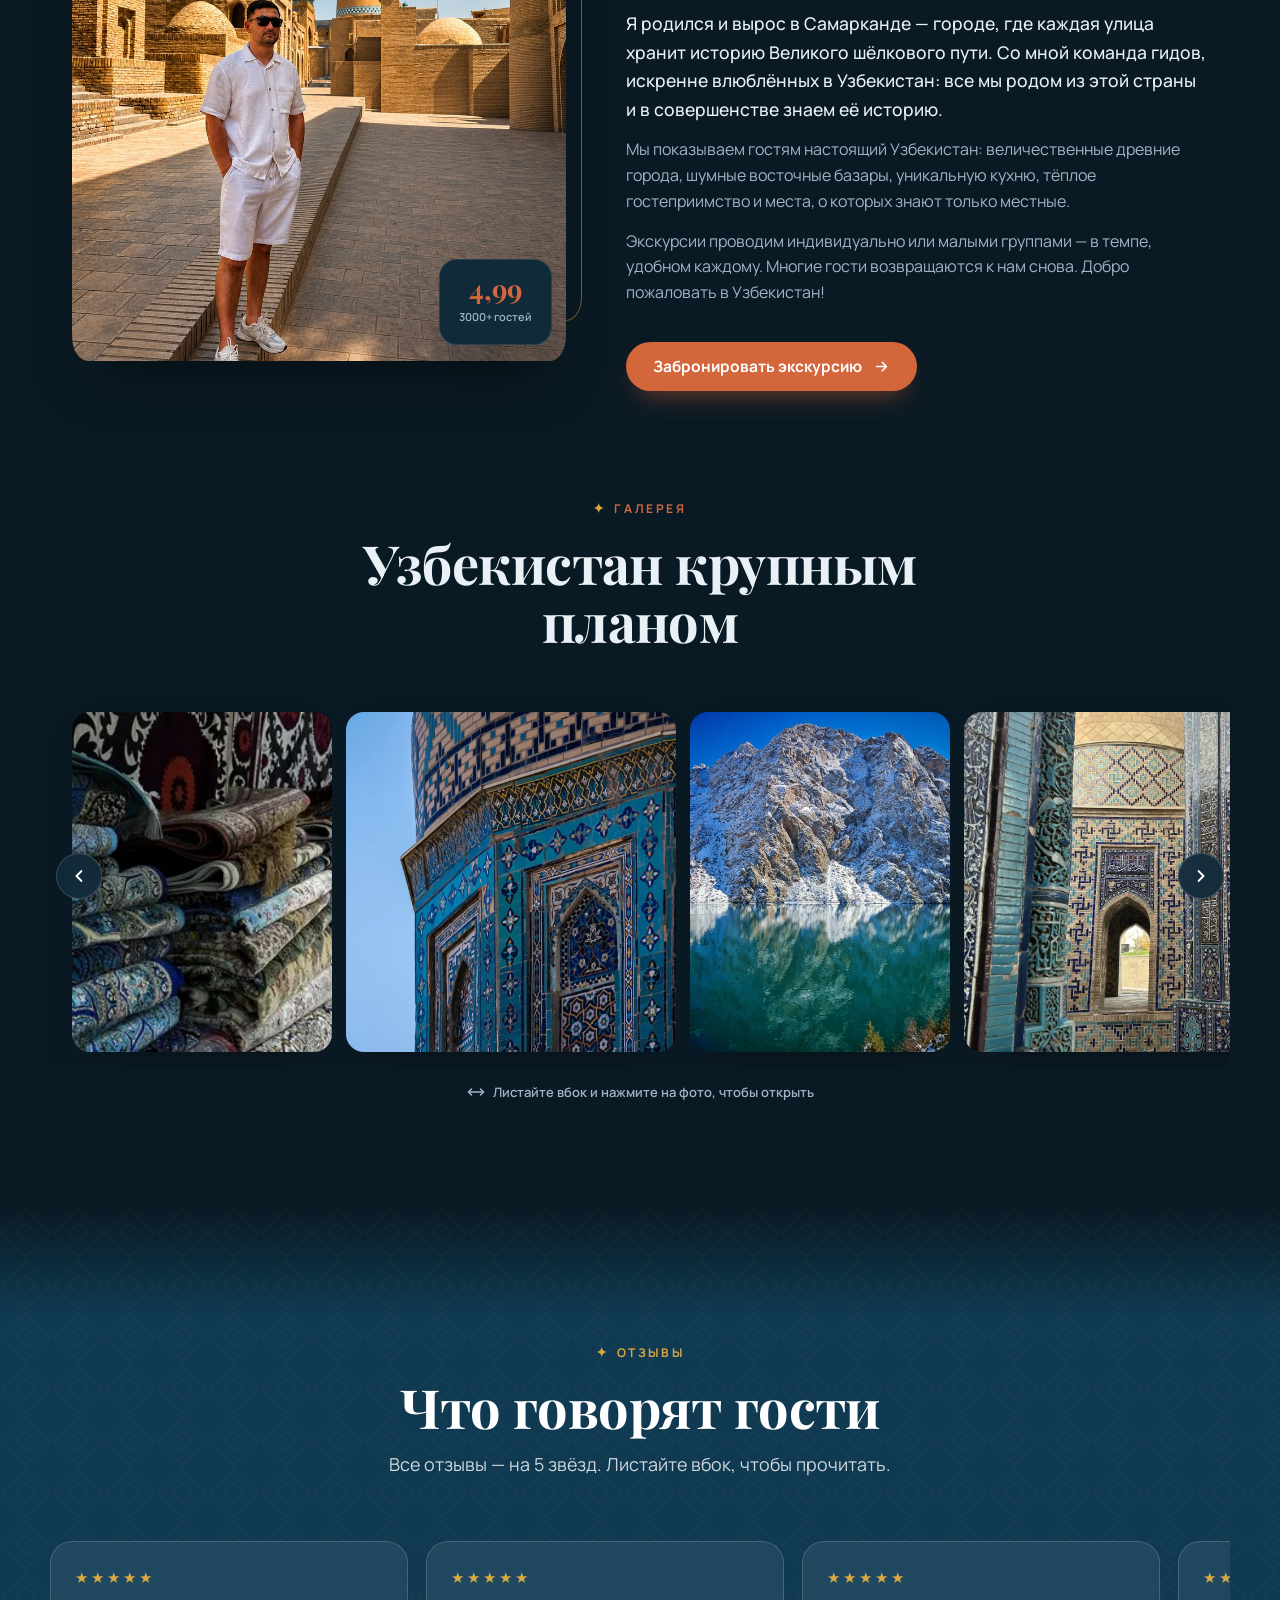
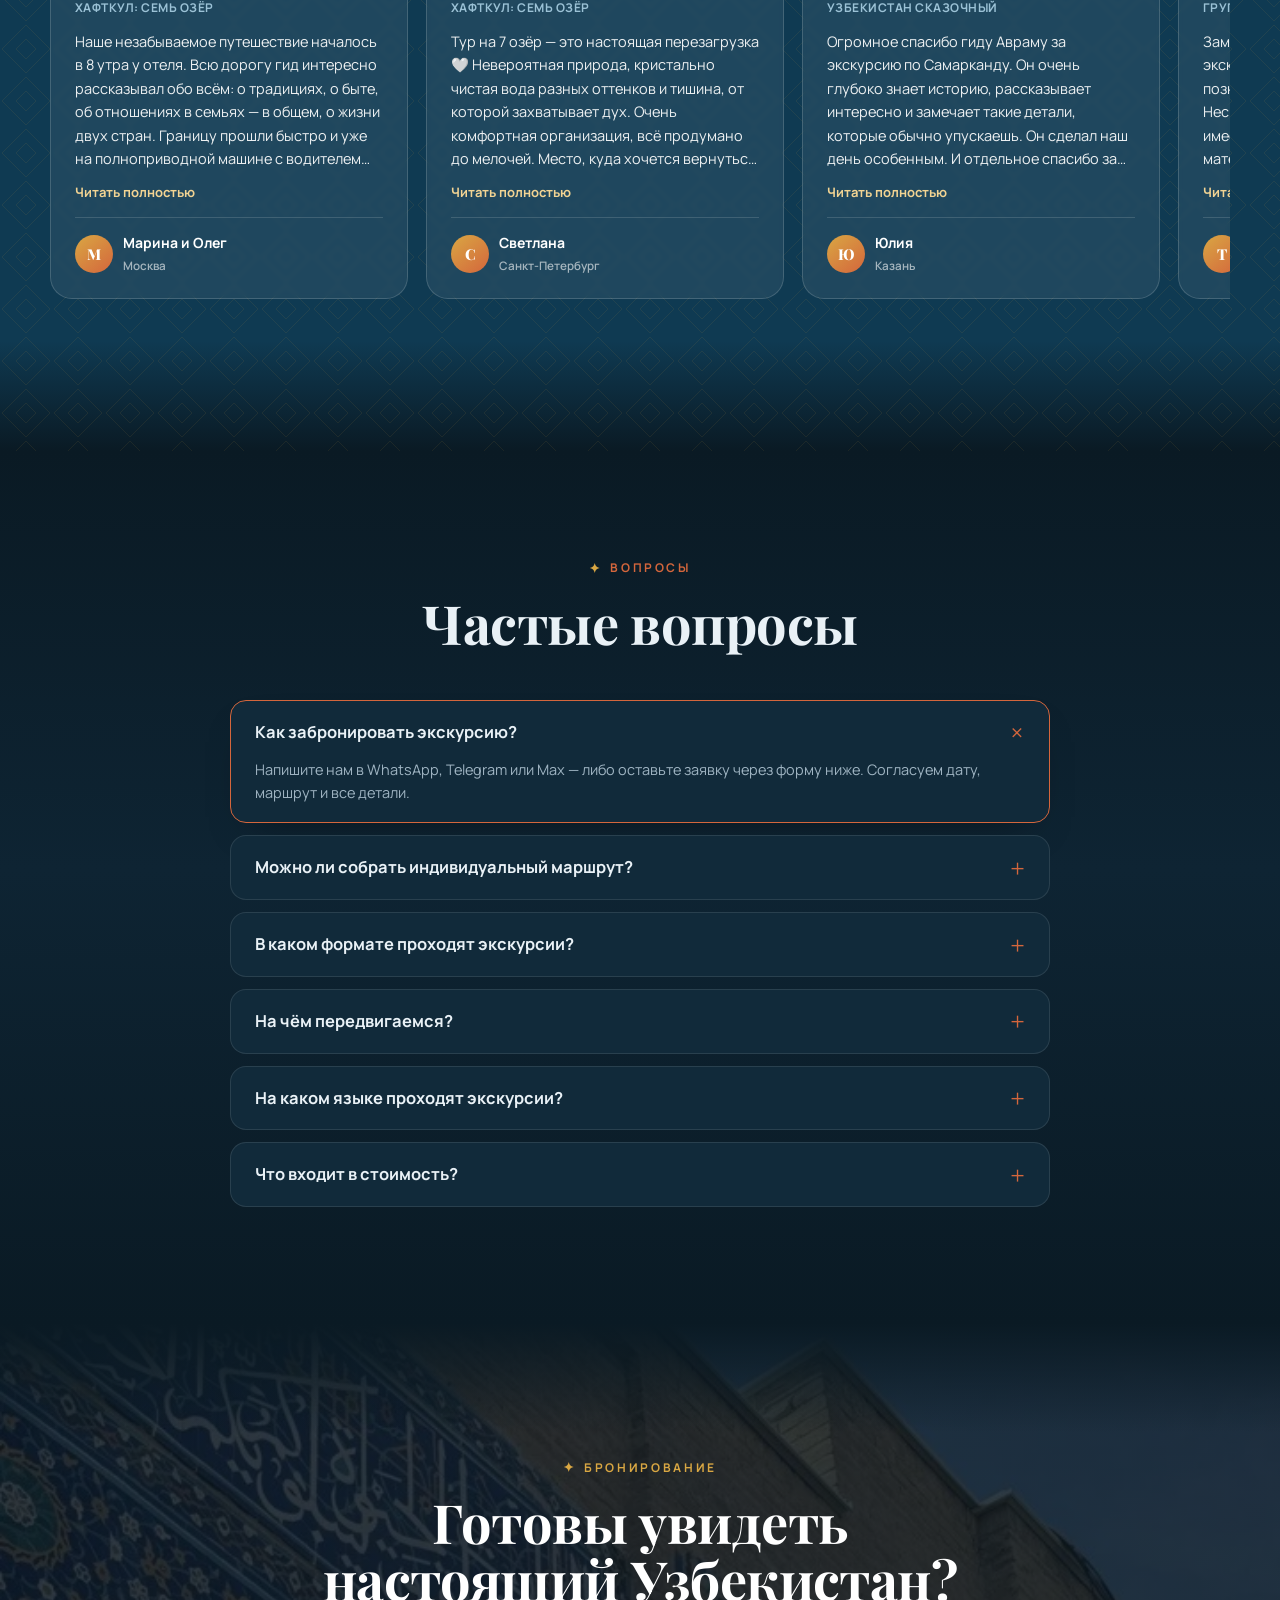
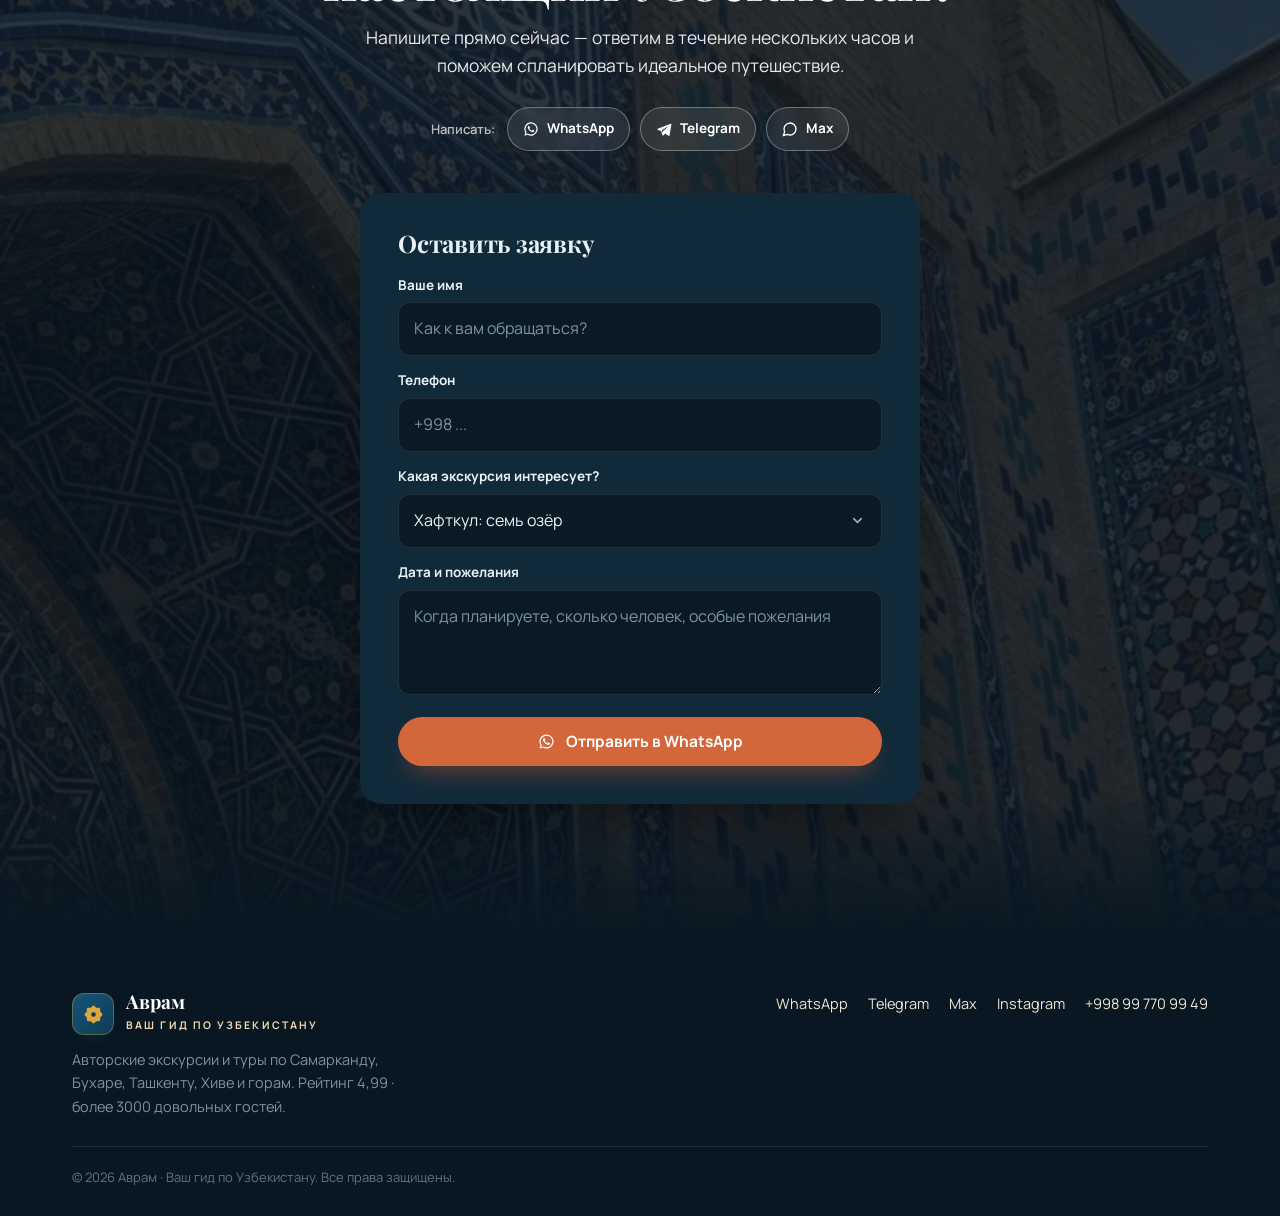
==== commit 50182423: "fix texts" ====
--- a/index.html
+++ b/index.html
@@ -49,7 +49,7 @@
 <link href="https://fonts.googleapis.com/css2?family=Playfair+Display:ital,wght@0,500;0,600;0,700;0,800;1,500;1,600&family=Manrope:wght@400;500;600;700;800&display=swap" rel="stylesheet">
 
 <link rel="preload" as="image" href="img/hero-tile.webp" fetchpriority="high">
-<link rel="stylesheet" href="styles.css">
+<link rel="stylesheet" href="styles.css?v=20260607">
 
 <!-- Микроразметка Schema.org -->
 <script type="application/ld+json">
@@ -401,6 +401,7 @@
       <div class="thumbs" id="mThumbs"></div>
       <div class="m-desc" id="mDesc"></div>
       <ul class="incl" id="mIncl"></ul>
+      <p class="m-note" id="mNote"></p>
       <div class="msg-row m-msg">
         <span class="lbl" data-i18n="modalDetails">Для уточнения деталей:</span>
         <a href="https://wa.me/998997709949" class="msg"><svg viewBox="0 0 24 24" fill="currentColor"><path d="M12 2a10 10 0 00-8.5 15.2L2 22l4.9-1.4A10 10 0 1012 2zm0 18.2a8.2 8.2 0 01-4.2-1.1l-.3-.2-2.9.8.8-2.8-.2-.3A8.2 8.2 0 1112 20.2zm4.6-6.1c-.25-.13-1.47-.72-1.7-.8-.23-.09-.4-.13-.56.13-.17.25-.64.8-.79.97-.14.17-.29.19-.54.06-.25-.13-1.05-.39-2-1.23-.74-.66-1.24-1.47-1.38-1.72-.14-.25-.02-.39.11-.51.11-.11.25-.29.38-.43.12-.15.16-.25.25-.42.08-.17.04-.31-.02-.44-.06-.13-.56-1.35-.77-1.85-.2-.48-.41-.42-.56-.43h-.48c-.17 0-.43.06-.66.31-.23.25-.86.85-.86 2.07 0 1.22.89 2.4 1.01 2.56.12.17 1.75 2.67 4.23 3.74.59.26 1.05.41 1.41.52.59.19 1.13.16 1.56.1.48-.07 1.47-.6 1.68-1.18.21-.58.21-1.07.14-1.18-.06-.1-.22-.16-.47-.29z"/></svg>WhatsApp</a>
@@ -422,8 +423,8 @@
   <button class="lb-btn lb-next" id="lbNext" aria-label="Вперёд"><svg viewBox="0 0 24 24" fill="none" stroke="currentColor" stroke-width="2.4"><path d="M9 6l6 6-6 6"/></svg></button>
 </div>
 
-<script src="i18n.js"></script>
-<script src="app.js"></script>
+<script src="i18n.js?v=20260607"></script>
+<script src="app.js?v=20260607"></script>
 
 </body>
 </html>
--- a/styles.css
+++ b/styles.css
@@ -195,6 +195,8 @@
   .tcard .meta{font-size:11.5px;font-weight:700;letter-spacing:.08em;text-transform:uppercase;color:#f0cf8d;margin-bottom:9px}
   .tcard h3{font-size:clamp(20px,2.3vw,25px);font-weight:700;line-height:1.16;color:#fff;margin-bottom:15px;text-shadow:0 2px 18px rgba(0,0,0,.55)}
   .tcard .foot{display:flex;align-items:center;justify-content:space-between;gap:12px;padding-top:15px;border-top:1px solid rgba(255,255,255,.22)}
+  .m-note{font-size:14px;color:#7d93a1;margin:4px 0 0;display:flex;align-items:center;gap:8px}
+  .m-note svg{flex:none;opacity:.7}
   .price b{font-family:'Playfair Display',serif;font-size:24px;font-weight:700;color:#fff;white-space:nowrap}
   .price small{display:block;font-size:11.5px;color:rgba(255,255,255,.72);font-weight:600}
   .more{display:inline-flex;align-items:center;gap:6px;font-size:13.5px;font-weight:700;color:#f3d493;white-space:nowrap}
